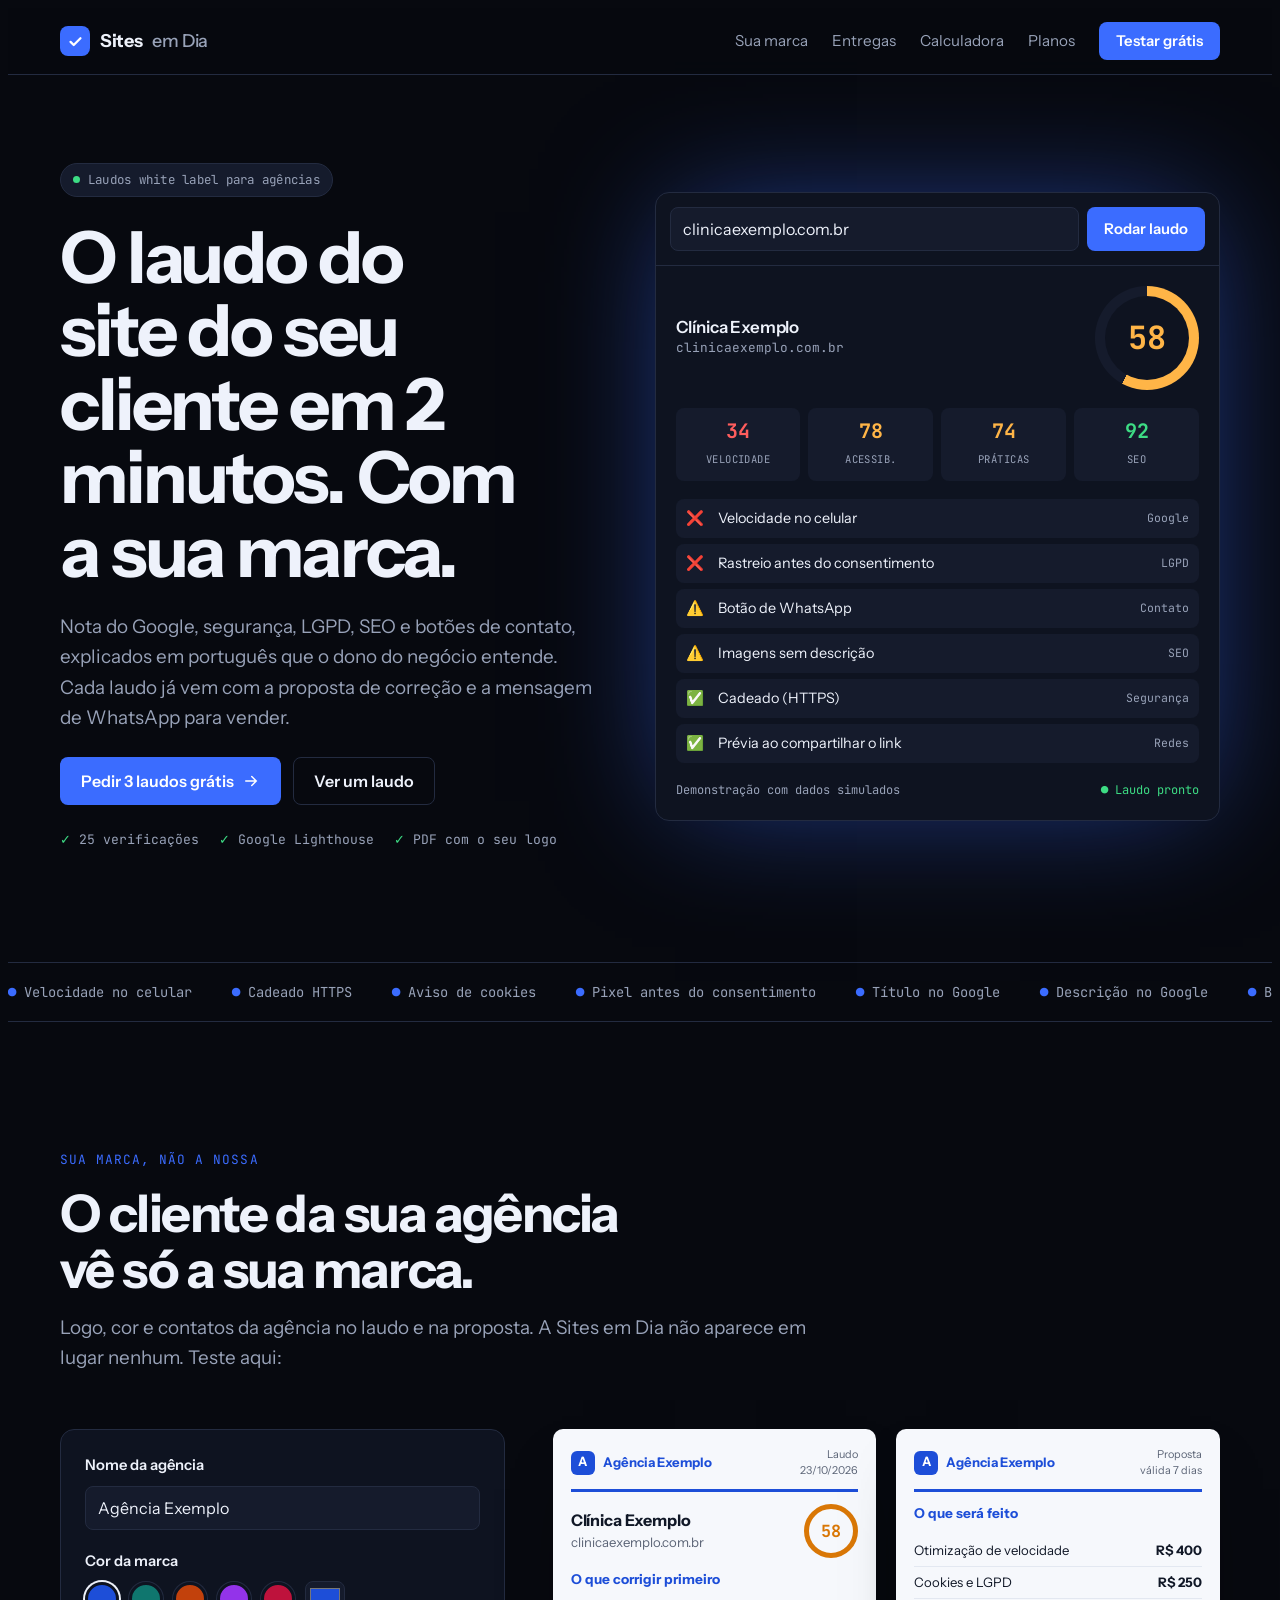
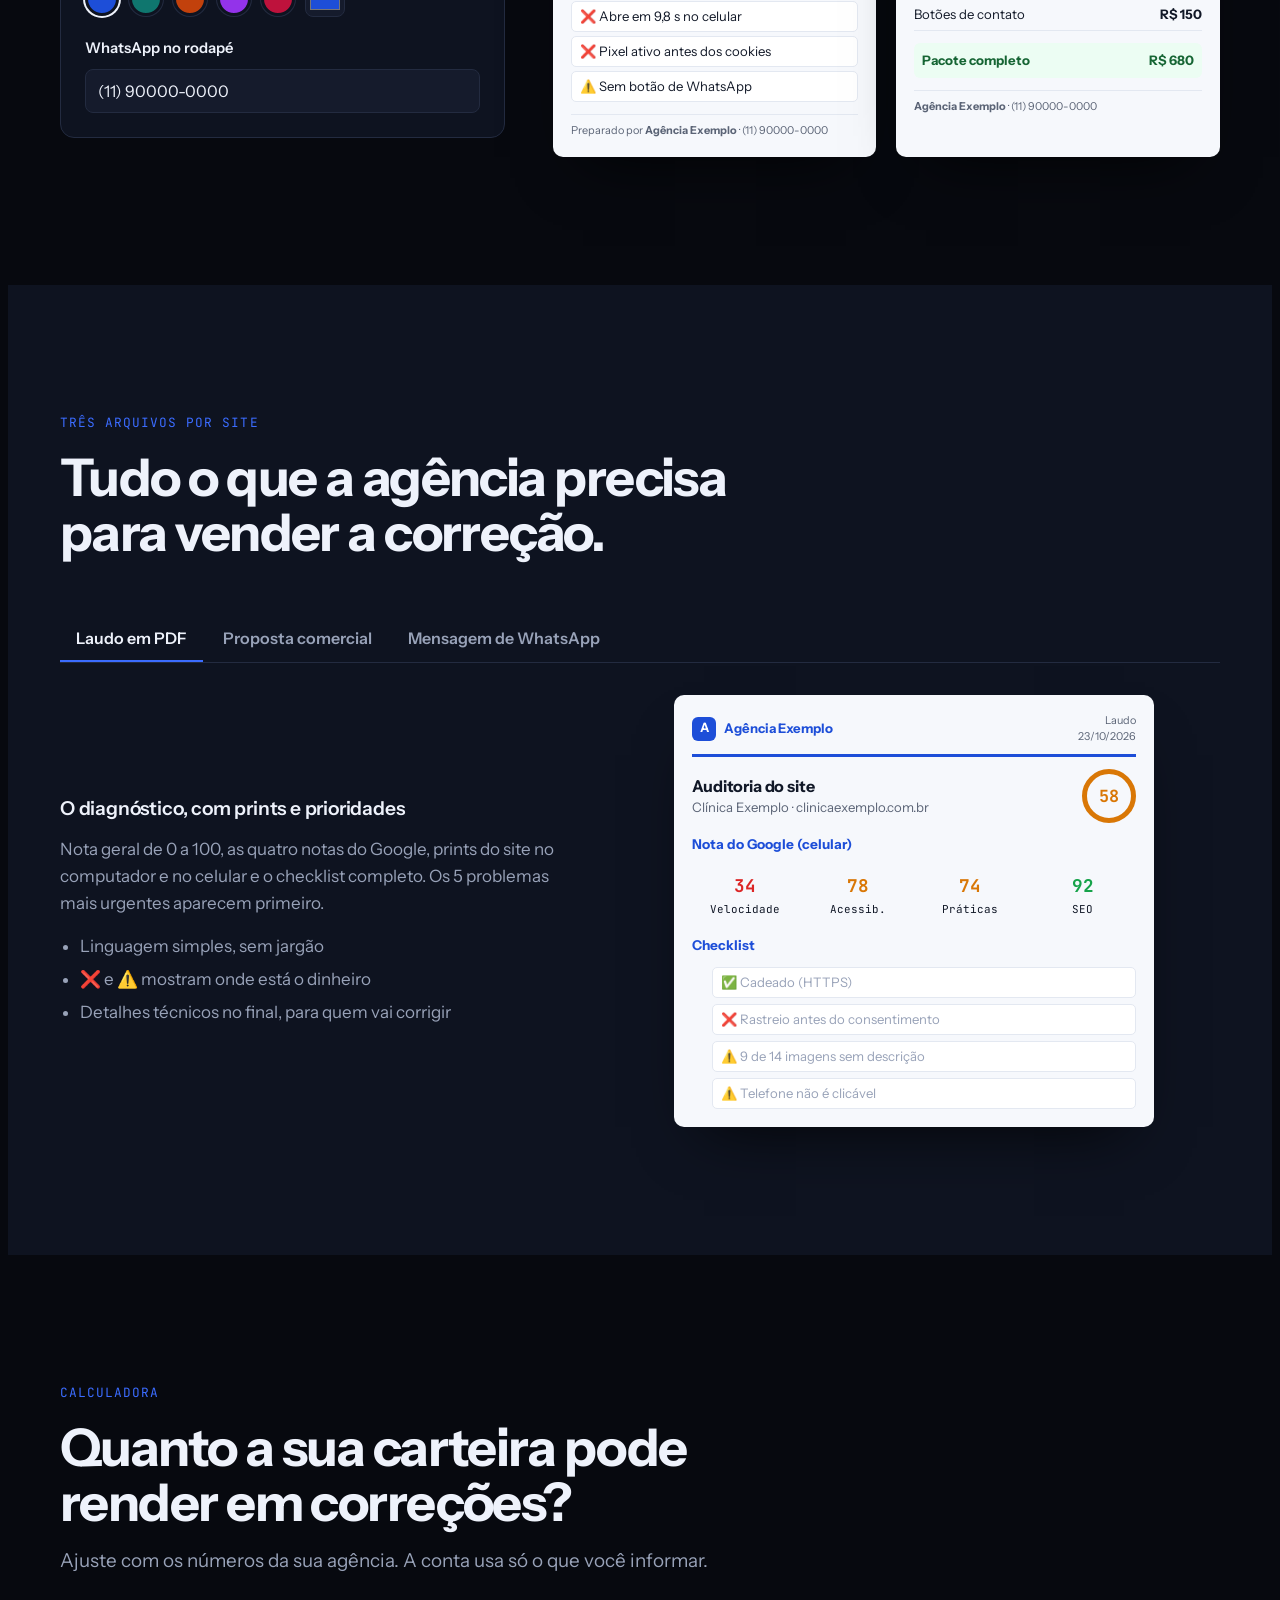
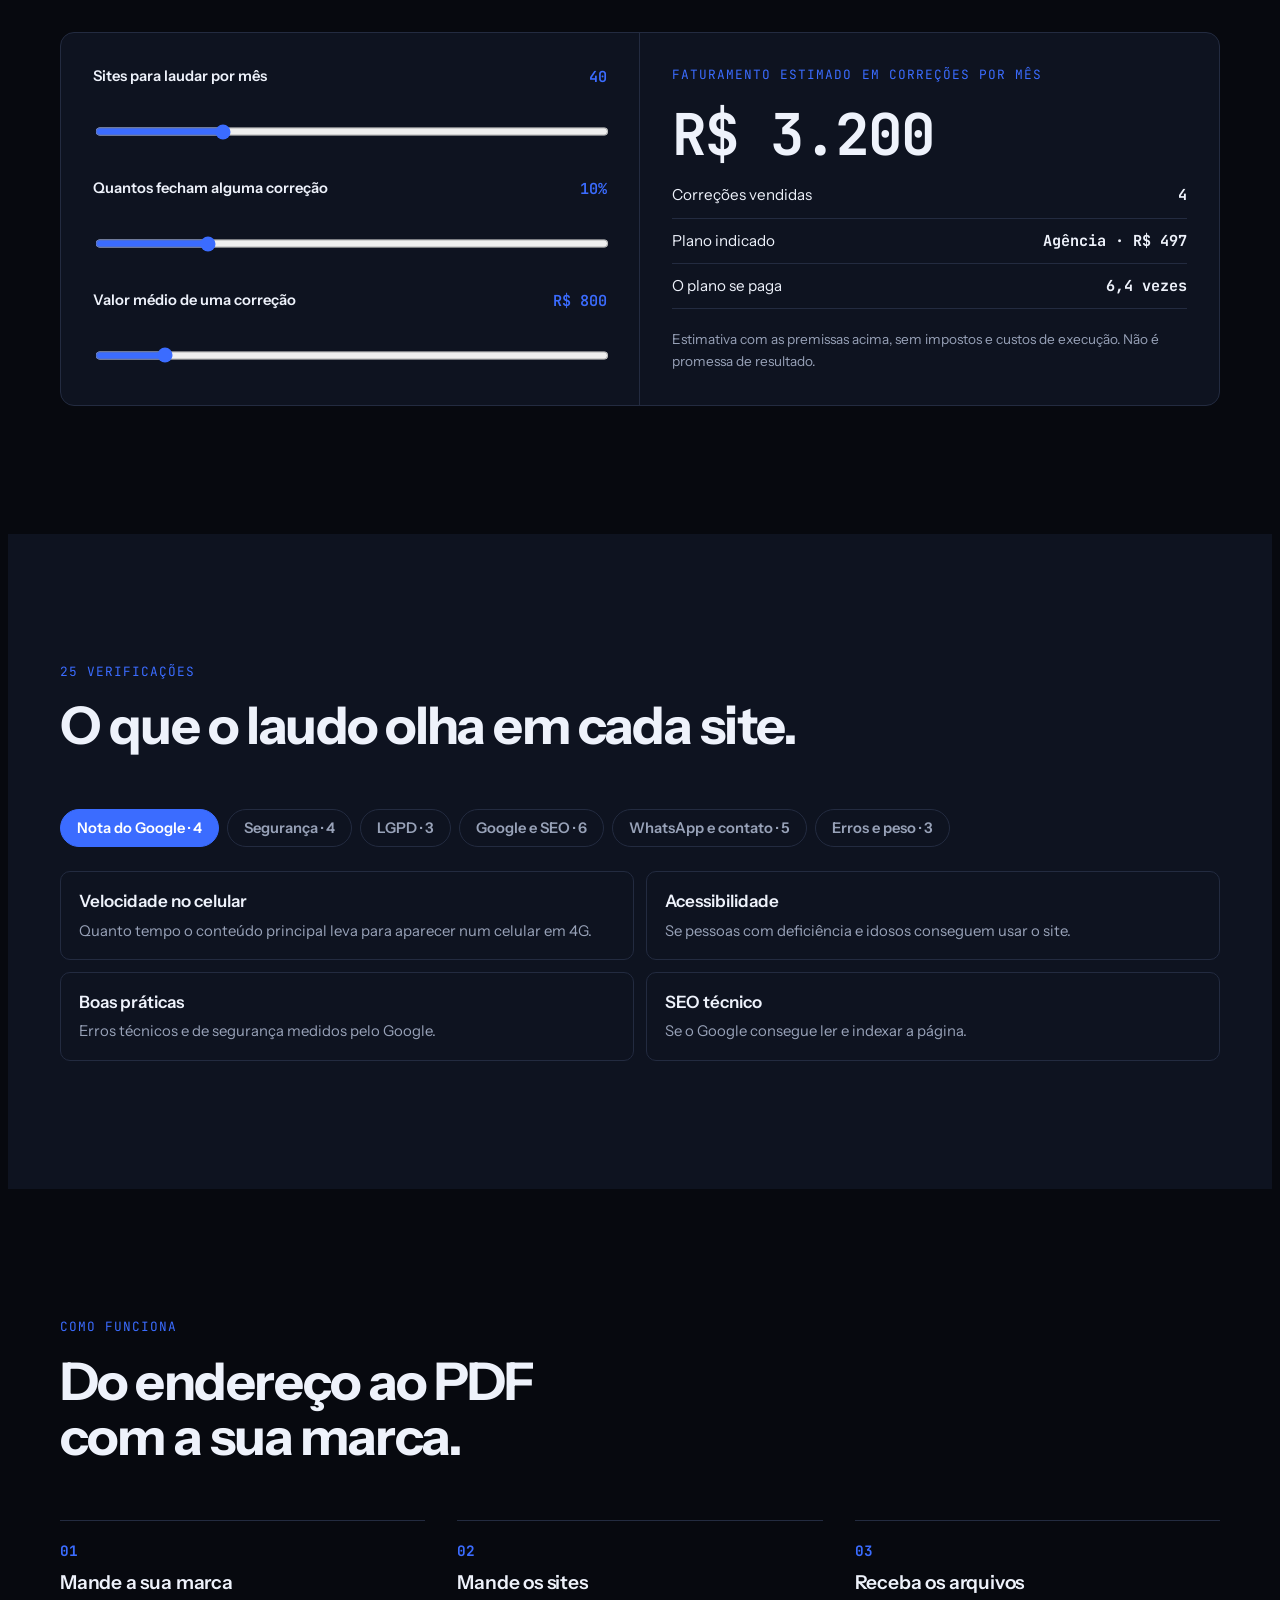
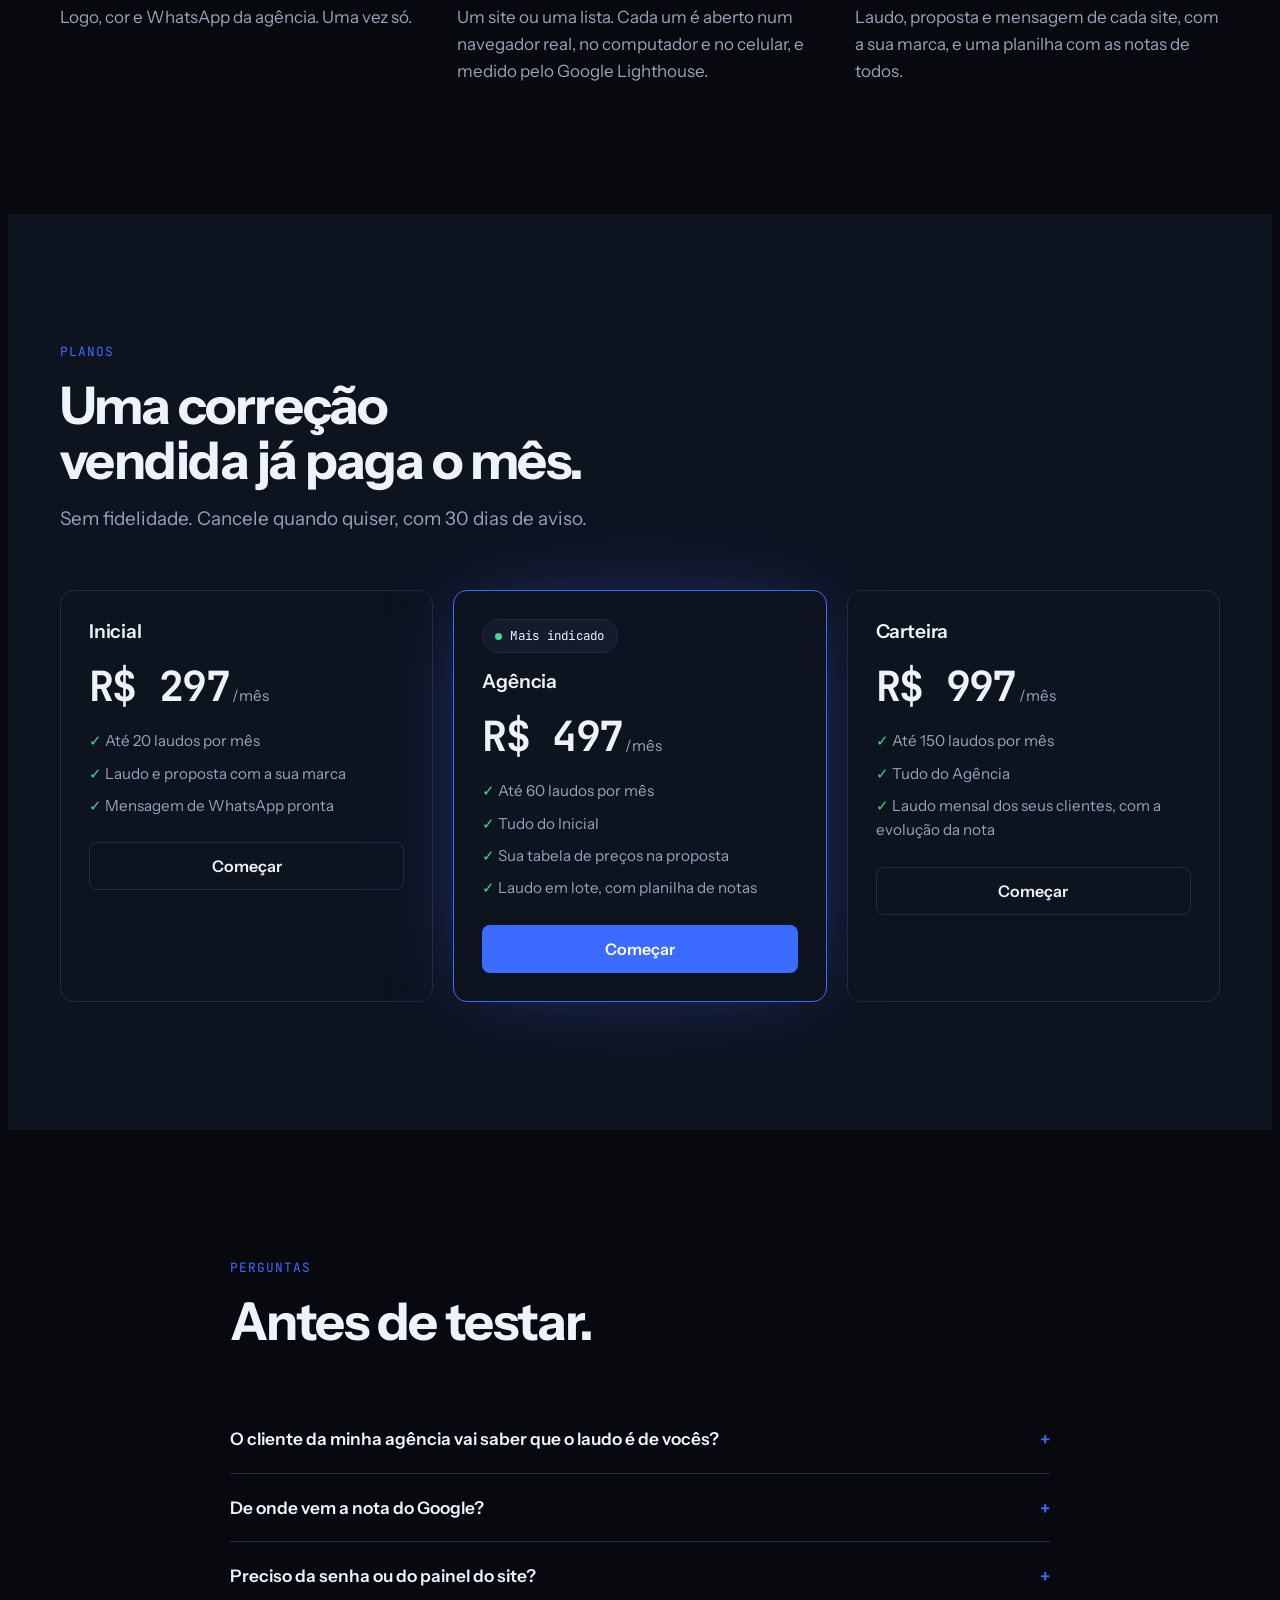
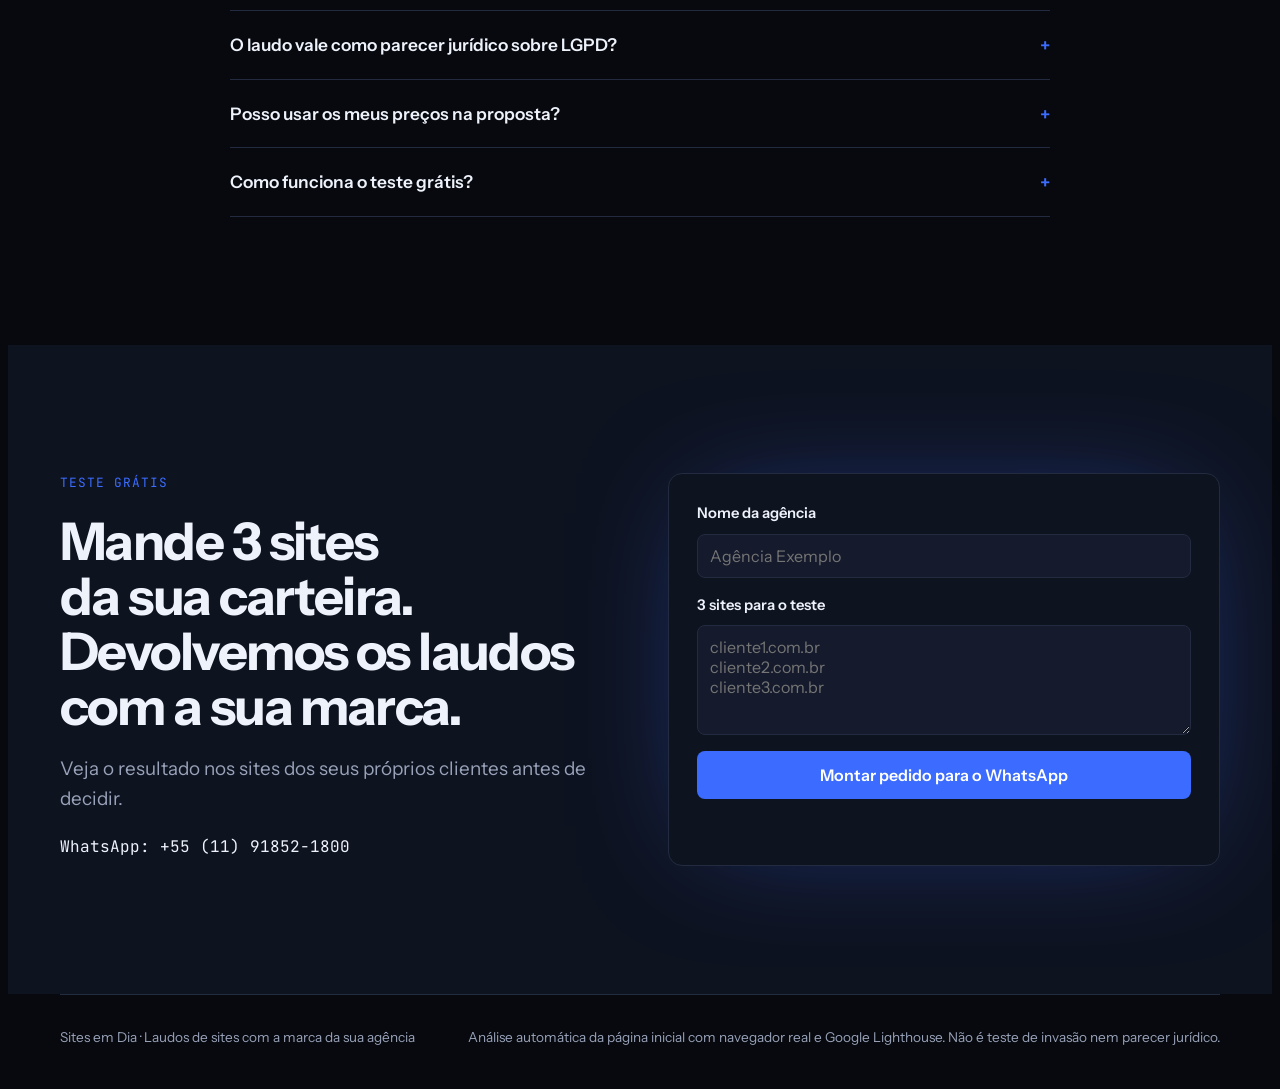
==== index.html @ 4a138043 "Página de vendas da Sites em Dia Co-Authored-By: Claude Opus 5.5 <noreply@anthropic.com>" ====
<!doctype html>
<html lang="pt-BR">
<head><meta charset="utf-8"><meta name="viewport" content="width=device-width, initial-scale=1, viewport-fit=cover"></head>
<body>
<title>Sites em Dia para Agências</title>
<meta name="claude:viewport-fit-sides" content="cover">
<meta name="description" content="Laudos de sites com a marca da sua agência: nota do Google, segurança, LGPD, SEO e WhatsApp. Com proposta e mensagem prontas para vender a correção.">
<link rel="preconnect" href="https://fonts.googleapis.com">
<link rel="preconnect" href="https://fonts.gstatic.com" crossorigin>
<link rel="stylesheet" href="https://fonts.googleapis.com/css2?family=Instrument+Sans:wght@400;500;600;700&family=JetBrains+Mono:wght@400;500;700&display=swap">
<style>
/* Layout: escuro e técnico, o produto em ação é a imagem principal (ver DESIGN.md). Página de aparência única, escura, por escolha. */
:root {
  --fundo: #07090f;
  --painel: #0e1320;
  --painel-2: #151b2c;
  --borda: #232b40;
  --texto: #eef2fb;
  --texto-suave: #98a2b8;
  --primaria: #3b6cff;
  --primaria-forte: #2a55e0;
  --bom: #3ddc84;
  --medio: #ffb547;
  --ruim: #ff5d5d;
  --papel: #f6f8fc;
  --papel-texto: #111827;
  --papel-suave: #5b6476;
  --papel-borda: #e3e8f1;
  --marca: #1d4ed8;
  --fonte: "Instrument Sans", -apple-system, "Segoe UI", Roboto, sans-serif;
  --mono: "JetBrains Mono", ui-monospace, Menlo, Consolas, monospace;
  color-scheme: dark;
}
* { box-sizing: border-box; }
[hidden] { display: none !important; }
html { scroll-behavior: smooth; }
body { background: var(--fundo); color: var(--texto); font-family: var(--fonte); font-size: 17px; line-height: 1.6; }
.gutter { padding-left: max(16px, env(safe-area-inset-left, 0px)); padding-right: max(16px, env(safe-area-inset-right, 0px)); }
.miolo { max-width: 1160px; margin: 0 auto; }
section .miolo { padding-block: 128px; }
h1, h2, h3 { margin: 0; text-wrap: balance; letter-spacing: -0.03em; }
h1 { font-size: clamp(2.6rem, 6vw, 4.5rem); line-height: 1.02; font-weight: 700; }
h2 { font-size: clamp(2rem, 4.2vw, 3.25rem); line-height: 1.06; font-weight: 700; }
h3 { font-size: 1.2rem; line-height: 1.25; font-weight: 600; letter-spacing: -0.01em; }
p { margin: 0; }
.suave { color: var(--texto-suave); }
.lead { font-size: 1.18rem; color: var(--texto-suave); max-width: 58ch; }
.pilula { display: inline-flex; align-items: center; gap: 8px; font-family: var(--mono); font-size: 0.78rem; letter-spacing: 0.02em;
  background: var(--painel-2); border: 1px solid var(--borda); border-radius: 999px; padding: 6px 12px; color: var(--texto-suave); }
.pilula i { width: 7px; height: 7px; border-radius: 50%; background: var(--bom); display: inline-block; }
.rotulo { font-family: var(--mono); font-size: 0.8rem; letter-spacing: 0.08em; text-transform: uppercase; color: var(--primaria); }
a { color: var(--primaria); }
:focus-visible { outline: 3px solid var(--primaria); outline-offset: 3px; border-radius: 6px; }

.botao { display: inline-flex; align-items: center; justify-content: center; gap: 8px; font: 600 1rem var(--fonte); text-decoration: none; cursor: pointer;
  border-radius: 8px; padding: 13px 20px; border: 1px solid transparent; background: var(--primaria); color: #fff; transition: background 0.15s; }
.botao:hover { background: var(--primaria-forte); }
.botao.contorno { background: transparent; border-color: var(--borda); color: var(--texto); }
.botao.contorno:hover { border-color: var(--texto-suave); }
.botao.discreto { background: none; color: var(--texto); padding-inline: 4px; }
.botao svg { width: 18px; height: 18px; }

/* navegação */
nav.topo { position: sticky; top: env(safe-area-inset-top, 0px); z-index: 20; background: rgba(7, 9, 15, 0.82); backdrop-filter: blur(10px); border-bottom: 1px solid var(--borda); }
body::before { content: ""; position: fixed; inset: 0 0 auto; height: env(safe-area-inset-top, 0px); z-index: 30; background: var(--fundo); }
nav .miolo { display: flex; align-items: center; justify-content: space-between; gap: 16px; padding-block: 14px; }
.logo { display: flex; align-items: center; gap: 10px; font-weight: 700; font-size: 1.12rem; color: var(--texto); text-decoration: none; letter-spacing: -0.02em; }
.logo .selo { width: 30px; height: 30px; border-radius: 8px; background: var(--primaria); display: grid; place-items: center; }
.logo .selo svg { width: 17px; height: 17px; }
.logo span { color: var(--texto-suave); font-weight: 500; }
nav .links { display: flex; align-items: center; gap: 24px; font-size: 0.95rem; }
nav .links a:not(.botao) { color: var(--texto-suave); text-decoration: none; }
nav .links a:not(.botao):hover { color: var(--texto); }
nav .botao { padding: 9px 16px; font-size: 0.93rem; }

/* hero */
.hero .miolo { padding-block: 88px 112px; display: grid; grid-template-columns: 1fr 1.05fr; gap: 56px; align-items: center; }
.hero-texto { display: grid; gap: 24px; min-width: 0; justify-items: start; }
.hero-acoes { display: flex; flex-wrap: wrap; gap: 12px; }
.fatos { display: flex; flex-wrap: wrap; gap: 8px 20px; font-family: var(--mono); font-size: 0.82rem; color: var(--texto-suave); }
.fatos span::before { content: "✓ "; color: var(--bom); }

.demo { position: relative; min-width: 0; background: var(--painel); border: 1px solid var(--borda); border-radius: 14px; box-shadow: 0 0 120px -20px rgba(59, 108, 255, 0.55); overflow: hidden; }
.demo-barra { display: flex; gap: 8px; padding: 14px; border-bottom: 1px solid var(--borda); }
.demo-barra input { flex: 1; min-width: 0; font: 500 0.95rem var(--mono); color: var(--texto); background: var(--painel-2); border: 1px solid var(--borda); border-radius: 8px; padding: 10px 12px; }
.demo-barra input:focus { outline: none; border-color: var(--primaria); }
.demo-barra .botao { padding: 10px 16px; font-size: 0.93rem; white-space: nowrap; }
.demo-corpo { padding: 20px; display: grid; gap: 18px; }
.demo-cab { display: flex; align-items: center; justify-content: space-between; gap: 16px; }
.demo-cab h3 { font-size: 1.05rem; } .demo-cab p { font-family: var(--mono); font-size: 0.8rem; color: var(--texto-suave); }
.dial { --v: 0; --c: var(--ruim); width: 104px; height: 104px; flex: none; border-radius: 50%; display: grid; place-items: center;
  background: conic-gradient(var(--c) calc(var(--v) * 1%), var(--painel-2) 0); }
.dial::before { content: ""; grid-area: 1 / 1; width: 84px; height: 84px; border-radius: 50%; background: var(--painel); }
.dial b { grid-area: 1 / 1; font: 700 2rem var(--mono); color: var(--c); font-variant-numeric: tabular-nums; }
.google { display: grid; grid-template-columns: repeat(4, 1fr); gap: 8px; }
.google div { background: var(--painel-2); border-radius: 8px; padding: 10px 6px; text-align: center; }
.google b { display: block; font: 700 1.25rem var(--mono); font-variant-numeric: tabular-nums; }
.google small { font-family: var(--mono); font-size: 0.66rem; letter-spacing: 0.04em; text-transform: uppercase; color: var(--texto-suave); }
.checklist { list-style: none; margin: 0; padding: 0; display: grid; gap: 6px; min-height: 196px; }
.checklist li { display: grid; grid-template-columns: 22px 1fr auto; gap: 10px; align-items: center; font-size: 0.9rem; padding: 8px 10px;
  border-radius: 8px; background: var(--painel-2); }
.checklist li small { font-family: var(--mono); font-size: 0.72rem; color: var(--texto-suave); }
.checklist li.verificando { color: var(--texto-suave); }
.checklist li.verificando .st { animation: girar 0.8s linear infinite; display: inline-block; }
.demo-rodape { display: flex; justify-content: space-between; align-items: center; gap: 12px; flex-wrap: wrap; font-family: var(--mono); font-size: 0.75rem; color: var(--texto-suave); }
.demo-rodape .pronto { color: var(--bom); }
@keyframes girar { to { transform: rotate(360deg); } }

/* faixa de verificações */
.esteira { border-block: 1px solid var(--borda); overflow: hidden; }
.esteira .trilho { display: flex; gap: 40px; padding-block: 18px; width: max-content; font-family: var(--mono); font-size: 0.86rem; color: var(--texto-suave); }
.esteira .trilho span::before { content: "● "; color: var(--primaria); }
@media (prefers-reduced-motion: no-preference) { .esteira .trilho { animation: rolar 45s linear infinite; } }
@keyframes rolar { to { transform: translateX(-50%); } }

/* cabeçalho de seção */
.cabeca { display: grid; gap: 16px; margin-bottom: 56px; max-width: 760px; }

/* marca */
.marca-grade { display: grid; grid-template-columns: 0.8fr 1.2fr; gap: 48px; align-items: start; }
.controles { display: grid; gap: 20px; min-width: 0; padding: 24px; background: var(--painel); border: 1px solid var(--borda); border-radius: 14px; }
label { display: grid; gap: 8px; font-size: 0.92rem; font-weight: 600; }
input[type=text], input:not([type]), textarea { font: 400 1rem var(--fonte); color: var(--texto); background: var(--painel-2); border: 1px solid var(--borda); border-radius: 8px; padding: 11px 12px; width: 100%; }
input:focus, textarea:focus { outline: none; border-color: var(--primaria); }
.cores { display: flex; flex-wrap: wrap; gap: 10px; align-items: center; }
.cores button { width: 34px; height: 34px; border-radius: 50%; border: 3px solid var(--painel); box-shadow: 0 0 0 1px var(--borda); cursor: pointer; }
.cores button[aria-pressed=true] { box-shadow: 0 0 0 2px var(--texto); }
.cores input[type=color] { width: 40px; height: 36px; border: 1px solid var(--borda); border-radius: 8px; background: var(--painel-2); padding: 2px; cursor: pointer; }
.docs { display: grid; grid-template-columns: 1fr 1fr; gap: 20px; min-width: 0; }
.doc { background: var(--papel); color: var(--papel-texto); border-radius: 10px; padding: 18px; display: grid; gap: 12px; align-content: start; min-width: 0;
  box-shadow: 0 30px 60px -30px rgba(0, 0, 0, 0.8); font-size: 0.82rem; line-height: 1.45; }
.doc-topo { display: flex; justify-content: space-between; align-items: center; gap: 8px; padding-bottom: 10px; border-bottom: 3px solid var(--marca); }
.doc-logo { display: flex; align-items: center; gap: 8px; font-weight: 700; color: var(--marca); min-width: 0; }
.doc-logo i { flex: none; width: 24px; height: 24px; border-radius: 6px; background: var(--marca); color: #fff; font-style: normal; display: grid; place-items: center; font-size: 0.8rem; }
.doc-logo span { overflow: hidden; text-overflow: ellipsis; white-space: nowrap; }
.doc-topo small { color: var(--papel-suave); font-size: 0.68rem; text-align: right; flex: none; }
.doc h4 { margin: 0; font-size: 1rem; letter-spacing: -0.01em; }
.doc .mini { display: flex; justify-content: space-between; align-items: center; gap: 8px; }
.doc .mini-dial { width: 54px; height: 54px; border-radius: 50%; border: 5px solid #d97706; display: grid; place-items: center; font: 700 1.05rem var(--mono); color: #d97706; flex: none; }
.doc .t { color: var(--marca); font-weight: 700; font-size: 0.85rem; }
.doc ul { margin: 0; padding: 0; list-style: none; display: grid; gap: 4px; }
.doc li { padding: 5px 8px; border-radius: 5px; background: #fff; border: 1px solid var(--papel-borda); }
.doc .linha { display: flex; justify-content: space-between; gap: 8px; padding: 6px 0; border-bottom: 1px solid var(--papel-borda); }
.doc .total { display: flex; justify-content: space-between; font-weight: 700; background: #ecfdf3; color: #166534; padding: 8px; border-radius: 6px; }
.doc .rodape { color: var(--papel-suave); font-size: 0.68rem; border-top: 1px solid var(--papel-borda); padding-top: 8px; }

/* abas */
.abas { display: flex; gap: 4px; border-bottom: 1px solid var(--borda); margin-bottom: 32px; overflow-x: auto; }
.abas button { font: 600 1rem var(--fonte); color: var(--texto-suave); background: none; border: 0; border-bottom: 2px solid transparent; padding: 12px 16px; cursor: pointer; white-space: nowrap; }
.abas button[aria-selected=true] { color: var(--texto); border-bottom-color: var(--primaria); }
.painel-aba { display: grid; grid-template-columns: 0.9fr 1.1fr; gap: 48px; align-items: center; }
.painel-aba > div { min-width: 0; display: grid; gap: 16px; }
.painel-aba ul { margin: 0; padding-left: 20px; color: var(--texto-suave); display: grid; gap: 6px; }
.chat { background: #0b141a; border-radius: 14px; padding: 18px; display: grid; gap: 10px; border: 1px solid var(--borda); }
.chat-topo { display: flex; align-items: center; gap: 10px; padding-bottom: 10px; border-bottom: 1px solid #1f2c33; font-size: 0.9rem; }
.chat-topo i { width: 32px; height: 32px; border-radius: 50%; background: #2a3942; display: grid; place-items: center; font-style: normal; font-weight: 700; }
.bolha { max-width: 88%; padding: 9px 12px; border-radius: 10px; font-size: 0.9rem; line-height: 1.45; white-space: pre-line; }
.bolha.eu { justify-self: end; background: #005c4b; color: #e9edef; border-top-right-radius: 2px; }
.bolha.ele { justify-self: start; background: #202c33; color: #e9edef; border-top-left-radius: 2px; }
.bolha small { display: block; text-align: right; font-size: 0.68rem; color: #8696a0; margin-top: 4px; }

/* calculadora */
.calc { display: grid; grid-template-columns: 1fr 1fr; gap: 0; background: var(--painel); border: 1px solid var(--borda); border-radius: 14px; overflow: hidden; }
.calc-entradas { padding: 32px; display: grid; gap: 28px; border-right: 1px solid var(--borda); min-width: 0; }
.campo-faixa { display: grid; gap: 10px; }
.campo-faixa .topo-faixa { display: flex; justify-content: space-between; gap: 12px; font-weight: 600; font-size: 0.95rem; }
.campo-faixa output { font-family: var(--mono); color: var(--primaria); font-variant-numeric: tabular-nums; }
input[type=range] { width: 100%; accent-color: var(--primaria); }
.calc-saida { padding: 32px; display: grid; gap: 20px; align-content: start; min-width: 0; }
.numero-grande { font: 700 clamp(2.4rem, 5vw, 3.6rem) var(--mono); letter-spacing: -0.04em; font-variant-numeric: tabular-nums; line-height: 1; }
.calc-linhas { display: grid; gap: 10px; font-size: 0.95rem; }
.calc-linhas div { display: flex; justify-content: space-between; gap: 12px; padding-bottom: 10px; border-bottom: 1px solid var(--borda); }
.calc-linhas b { font-family: var(--mono); font-variant-numeric: tabular-nums; }
.aviso-calc { font-size: 0.85rem; color: var(--texto-suave); }

/* verificações */
.categorias { display: flex; flex-wrap: wrap; gap: 8px; margin-bottom: 24px; }
.categorias button { font: 600 0.92rem var(--fonte); color: var(--texto-suave); background: var(--painel); border: 1px solid var(--borda); border-radius: 999px; padding: 9px 16px; cursor: pointer; }
.categorias button[aria-pressed=true] { color: #fff; background: var(--primaria); border-color: var(--primaria); }
.lista-checks { display: grid; grid-template-columns: repeat(2, 1fr); gap: 12px; }
.lista-checks div { background: var(--painel); border: 1px solid var(--borda); border-radius: 10px; padding: 16px 18px; display: grid; gap: 4px; min-width: 0; }
.lista-checks b { font-weight: 600; } .lista-checks span { color: var(--texto-suave); font-size: 0.93rem; }

/* passos */
.passos { display: grid; grid-template-columns: repeat(3, 1fr); gap: 32px; counter-reset: p; }
.passos div { display: grid; gap: 10px; align-content: start; min-width: 0; padding-top: 20px; border-top: 1px solid var(--borda); }
.passos div::before { counter-increment: p; content: "0" counter(p); font: 700 0.9rem var(--mono); color: var(--primaria); }

/* planos */
.planos { display: grid; grid-template-columns: repeat(3, 1fr); gap: 20px; }
.plano { background: var(--painel); border: 1px solid var(--borda); border-radius: 14px; padding: 28px; display: grid; gap: 16px; align-content: start; min-width: 0; }
.plano.destaque { border-color: var(--primaria); box-shadow: 0 0 80px -30px rgba(59, 108, 255, 0.6); }
.plano .preco { font: 700 2.6rem var(--mono); letter-spacing: -0.04em; font-variant-numeric: tabular-nums; }
.plano .preco small { font: 400 0.95rem var(--fonte); color: var(--texto-suave); letter-spacing: 0; }
.plano ul { margin: 0; padding: 0; list-style: none; display: grid; gap: 8px; color: var(--texto-suave); font-size: 0.95rem; }
.plano li::before { content: "✓  "; color: var(--bom); }
.plano .botao { margin-top: 8px; }

/* perguntas */
.faq { max-width: 820px; }
details { border-bottom: 1px solid var(--borda); padding-block: 20px; }
summary { cursor: pointer; font-weight: 600; font-size: 1.08rem; list-style: none; display: flex; justify-content: space-between; gap: 16px; }
summary::-webkit-details-marker { display: none; }
summary::after { content: "+"; font-family: var(--mono); color: var(--primaria); }
details[open] summary::after { content: "–"; }
details p { margin-top: 12px; color: var(--texto-suave); max-width: 65ch; }

/* chamada final */
.final { display: grid; grid-template-columns: 1fr 1fr; gap: 56px; align-items: start; }
.final > div { display: grid; gap: 20px; min-width: 0; }
.final form { display: grid; gap: 16px; padding: 28px; background: var(--painel); border: 1px solid var(--borda); border-radius: 14px; box-shadow: 0 0 120px -40px rgba(59, 108, 255, 0.5); }
textarea { min-height: 110px; resize: vertical; }
.status { min-height: 1.5em; font-size: 0.92rem; color: var(--bom); }
.contato { font-family: var(--mono); font-size: 1rem; }
footer .miolo { padding-block: 32px; border-top: 1px solid var(--borda); display: flex; flex-wrap: wrap; justify-content: space-between; gap: 12px; color: var(--texto-suave); font-size: 0.85rem; }

@media (max-width: 960px) {
  .hero .miolo, .marca-grade, .painel-aba, .final, .calc { grid-template-columns: 1fr; }
  .calc-entradas { border-right: 0; border-bottom: 1px solid var(--borda); }
  .planos, .passos { grid-template-columns: 1fr; }
  section .miolo { padding-block: 72px; }
  .hero .miolo { padding-block: 48px 72px; }
  nav .links a:not(.botao) { display: none; }
}
@media (max-width: 620px) {
  .docs, .lista-checks { grid-template-columns: 1fr; }
  .google { grid-template-columns: repeat(2, 1fr); }
  .calc-entradas, .calc-saida { padding: 22px; }
  .demo-barra { flex-wrap: wrap; } .demo-barra .botao { flex: 1; }
}
@media (prefers-reduced-motion: reduce) { html { scroll-behavior: auto; } .checklist li.verificando .st { animation: none; } }
</style>

<nav class="topo gutter" aria-label="Principal">
  <div class="miolo">
    <a class="logo" href="#topo">
      <span class="selo"><svg viewBox="0 0 24 24" fill="none" stroke="#fff" stroke-width="3.2" stroke-linecap="round" stroke-linejoin="round" aria-hidden="true"><path d="M5 12.5l4.5 4.5L19 7.5"/></svg></span>
      Sites <span>em Dia</span>
    </a>
    <div class="links">
      <a href="#marca">Sua marca</a>
      <a href="#entregas">Entregas</a>
      <a href="#calculadora">Calculadora</a>
      <a href="#planos">Planos</a>
      <a class="botao" href="#teste">Testar grátis</a>
    </div>
  </div>
</nav>

<header class="hero gutter" id="topo">
  <div class="miolo">
    <div class="hero-texto">
      <span class="pilula"><i></i>Laudos white label para agências</span>
      <h1>O laudo do site do seu cliente em 2 minutos. Com a sua marca.</h1>
      <p class="lead">Nota do Google, segurança, LGPD, SEO e botões de contato, explicados em português que o dono do negócio entende. Cada laudo já vem com a proposta de correção e a mensagem de WhatsApp para vender.</p>
      <div class="hero-acoes">
        <a class="botao" href="#teste">Pedir 3 laudos grátis
          <svg viewBox="0 0 24 24" fill="none" stroke="currentColor" stroke-width="2" stroke-linecap="round" aria-hidden="true"><path d="M5 12h14M13 6l6 6-6 6"/></svg></a>
        <a class="botao contorno" href="#entregas">Ver um laudo</a>
      </div>
      <div class="fatos"><span>25 verificações</span><span>Google Lighthouse</span><span>PDF com o seu logo</span></div>
    </div>

    <div class="demo" aria-label="Demonstração do laudo">
      <form class="demo-barra" id="demo-form">
        <input id="demo-url" aria-label="Endereço do site para a demonstração" value="clinicaexemplo.com.br" autocomplete="off" spellcheck="false">
        <button class="botao" type="submit">Rodar laudo</button>
      </form>
      <div class="demo-corpo">
        <div class="demo-cab">
          <div><h3 id="demo-nome">Clínica Exemplo</h3><p id="demo-host">clinicaexemplo.com.br</p></div>
          <div class="dial" id="demo-dial" style="--v:58;--c:var(--medio)"><b id="demo-nota">58</b></div>
        </div>
        <div class="google" aria-label="Notas do Google no celular">
          <div><b id="g-vel" style="color:var(--ruim)">34</b><small>Velocidade</small></div>
          <div><b id="g-ace" style="color:var(--medio)">78</b><small>Acessib.</small></div>
          <div><b id="g-bp" style="color:var(--medio)">74</b><small>Práticas</small></div>
          <div><b id="g-seo" style="color:var(--bom)">92</b><small>SEO</small></div>
        </div>
        <ul class="checklist" id="demo-lista" aria-live="polite"></ul>
        <div class="demo-rodape"><span>Demonstração com dados simulados</span><span class="pronto" id="demo-status">● Laudo pronto</span></div>
      </div>
    </div>
  </div>
</header>

<div class="esteira" aria-hidden="true">
  <div class="trilho" id="trilho"></div>
</div>

<section class="gutter" id="marca">
  <div class="miolo">
    <div class="cabeca">
      <p class="rotulo">Sua marca, não a nossa</p>
      <h2>O cliente da sua agência vê só a sua marca.</h2>
      <p class="lead">Logo, cor e contatos da agência no laudo e na proposta. A Sites em Dia não aparece em lugar nenhum. Teste aqui:</p>
    </div>
    <div class="marca-grade">
      <div class="controles">
        <label for="m-nome">Nome da agência<input id="m-nome" value="Agência Exemplo" maxlength="32" autocomplete="off"></label>
        <div style="display:grid;gap:8px">
          <span style="font-size:0.92rem;font-weight:600">Cor da marca</span>
          <div class="cores" id="cores">
            <button type="button" style="background:#1d4ed8" data-cor="#1d4ed8" aria-label="Azul" aria-pressed="true"></button>
            <button type="button" style="background:#0f766e" data-cor="#0f766e" aria-label="Verde" aria-pressed="false"></button>
            <button type="button" style="background:#c2410c" data-cor="#c2410c" aria-label="Laranja" aria-pressed="false"></button>
            <button type="button" style="background:#9333ea" data-cor="#9333ea" aria-label="Roxo" aria-pressed="false"></button>
            <button type="button" style="background:#be123c" data-cor="#be123c" aria-label="Vermelho" aria-pressed="false"></button>
            <input type="color" id="m-cor" value="#1d4ed8" aria-label="Escolher outra cor">
          </div>
        </div>
        <label for="m-zap">WhatsApp no rodapé<input id="m-zap" value="(11) 90000-0000" maxlength="20" autocomplete="off"></label>
      </div>
      <div class="docs" id="docs">
        <article class="doc" aria-label="Prévia do laudo">
          <div class="doc-topo"><div class="doc-logo"><i class="m-ini">A</i><span class="m-nome">Agência Exemplo</span></div><small>Laudo<br>23/10/2026</small></div>
          <div class="mini"><div><h4>Clínica Exemplo</h4><span style="color:var(--papel-suave)">clinicaexemplo.com.br</span></div><div class="mini-dial">58</div></div>
          <span class="t">O que corrigir primeiro</span>
          <ul><li>❌ Abre em 9,8 s no celular</li><li>❌ Pixel ativo antes dos cookies</li><li>⚠️ Sem botão de WhatsApp</li></ul>
          <span class="rodape">Preparado por <b class="m-nome">Agência Exemplo</b> · <span class="m-zap">(11) 90000-0000</span></span>
        </article>
        <article class="doc" aria-label="Prévia da proposta">
          <div class="doc-topo"><div class="doc-logo"><i class="m-ini">A</i><span class="m-nome">Agência Exemplo</span></div><small>Proposta<br>válida 7 dias</small></div>
          <span class="t">O que será feito</span>
          <div><div class="linha"><span>Otimização de velocidade</span><b>R$ 400</b></div>
            <div class="linha"><span>Cookies e LGPD</span><b>R$ 250</b></div>
            <div class="linha"><span>Botões de contato</span><b>R$ 150</b></div></div>
          <div class="total"><span>Pacote completo</span><span>R$ 680</span></div>
          <span class="rodape"><b class="m-nome">Agência Exemplo</b> · <span class="m-zap">(11) 90000-0000</span></span>
        </article>
      </div>
    </div>
  </div>
</section>

<section class="gutter" id="entregas" style="background:var(--painel)">
  <div class="miolo">
    <div class="cabeca">
      <p class="rotulo">Três arquivos por site</p>
      <h2>Tudo o que a agência precisa para vender a correção.</h2>
    </div>
    <div class="abas" role="tablist" aria-label="Entregas">
      <button role="tab" id="aba-laudo" aria-controls="p-laudo" aria-selected="true">Laudo em PDF</button>
      <button role="tab" id="aba-proposta" aria-controls="p-proposta" aria-selected="false" tabindex="-1">Proposta comercial</button>
      <button role="tab" id="aba-zap" aria-controls="p-zap" aria-selected="false" tabindex="-1">Mensagem de WhatsApp</button>
    </div>

    <div class="painel-aba" role="tabpanel" id="p-laudo" aria-labelledby="aba-laudo">
      <div>
        <h3>O diagnóstico, com prints e prioridades</h3>
        <p class="suave">Nota geral de 0 a 100, as quatro notas do Google, prints do site no computador e no celular e o checklist completo. Os 5 problemas mais urgentes aparecem primeiro.</p>
        <ul><li>Linguagem simples, sem jargão</li><li>❌ e ⚠️ mostram onde está o dinheiro</li><li>Detalhes técnicos no final, para quem vai corrigir</li></ul>
      </div>
      <article class="doc" style="max-width:480px;justify-self:center;width:100%">
        <div class="doc-topo"><div class="doc-logo"><i class="m-ini">A</i><span class="m-nome">Agência Exemplo</span></div><small>Laudo<br>23/10/2026</small></div>
        <div class="mini"><div><h4>Auditoria do site</h4><span style="color:var(--papel-suave)">Clínica Exemplo · clinicaexemplo.com.br</span></div><div class="mini-dial">58</div></div>
        <span class="t">Nota do Google (celular)</span>
        <div style="display:grid;grid-template-columns:repeat(4,1fr);gap:6px;text-align:center;font-family:var(--mono)">
          <div class="linha" style="display:block;border:0"><b style="color:#dc2626;font-size:1.1rem">34</b><br><small>Velocidade</small></div>
          <div class="linha" style="display:block;border:0"><b style="color:#d97706;font-size:1.1rem">78</b><br><small>Acessib.</small></div>
          <div class="linha" style="display:block;border:0"><b style="color:#d97706;font-size:1.1rem">74</b><br><small>Práticas</small></div>
          <div class="linha" style="display:block;border:0"><b style="color:#16a34a;font-size:1.1rem">92</b><br><small>SEO</small></div>
        </div>
        <span class="t">Checklist</span>
        <ul><li>✅ Cadeado (HTTPS)</li><li>❌ Rastreio antes do consentimento</li><li>⚠️ 9 de 14 imagens sem descrição</li><li>⚠️ Telefone não é clicável</li></ul>
      </article>
    </div>

    <div class="painel-aba" role="tabpanel" id="p-proposta" aria-labelledby="aba-proposta" hidden>
      <div>
        <h3>A proposta se monta sozinha</h3>
        <p class="suave">Cada problema encontrado vira um serviço com o preço da sua agência. Preço avulso, pacote com desconto, prazo, forma de pagamento, garantia e o que não está incluído.</p>
        <ul><li>Só entra o que aquele site precisa</li><li>Você define a sua tabela de preços</li><li>Critério de entrega: novo laudo com os itens em ✅</li></ul>
      </div>
      <article class="doc" style="max-width:480px;justify-self:center;width:100%">
        <div class="doc-topo"><div class="doc-logo"><i class="m-ini">A</i><span class="m-nome">Agência Exemplo</span></div><small>Proposta nº 20261023<br>válida até 30/10</small></div>
        <h4>Proposta comercial</h4>
        <div><div class="linha"><span>Otimização de velocidade<br><small style="color:var(--papel-suave)">❌ Velocidade no celular · ⚠️ 96 arquivos</small></span><b>R$ 400</b></div>
          <div class="linha"><span>Cookies e privacidade (LGPD)<br><small style="color:var(--papel-suave)">❌ Rastreio antes do consentimento</small></span><b>R$ 250</b></div>
          <div class="linha"><span>Ajustes para o Google<br><small style="color:var(--papel-suave)">⚠️ Imagens sem descrição</small></span><b>R$ 200</b></div>
          <div class="linha"><span>Botões de contato<br><small style="color:var(--papel-suave)">⚠️ Telefone não clicável</small></span><b>R$ 150</b></div></div>
        <div class="total"><span>Pacote completo (15% off)</span><span>R$ 850</span></div>
        <span class="rodape">Pagamento 50% na aprovação e 50% na entrega · Garantia de 30 dias</span>
      </article>
    </div>

    <div class="painel-aba" role="tabpanel" id="p-zap" aria-labelledby="aba-zap" hidden>
      <div>
        <h3>O primeiro contato já vem escrito</h3>
        <p class="suave">Uma mensagem com a nota e os 3 problemas que mais pesam, o texto para enviar o laudo e um lembrete educado. Copie, revise e envie.</p>
        <ul><li>Personalizada com os dados de cada site</li><li>Tom de conversa, não de robô</li><li>Funciona para prospectar e para a carteira</li></ul>
      </div>
      <div class="chat" aria-label="Exemplo de conversa no WhatsApp">
        <div class="chat-topo"><i>C</i><div><b>Clínica Exemplo</b><br><small style="color:#8696a0">online</small></div></div>
        <div class="bolha eu">Oi! Aqui é a Ana, da Agência Exemplo. Fiz uma análise gratuita do site da Clínica Exemplo e ele tirou 58/100.
Os pontos que mais chamaram atenção:
1. No celular, o conteúdo principal demora 9,8 s para aparecer
2. O pixel de anúncio liga antes do aviso de cookies
3. Não tem botão de WhatsApp
Posso te mandar o laudo com os prints?<small>10:42 ✓✓</small></div>
        <div class="bolha ele">Pode sim! Não sabia que estava tão lento 😬<small>10:51</small></div>
        <div class="bolha eu">Segue o laudo em PDF. Os pontos em vermelho são os mais urgentes 👇<small>10:52 ✓✓</small></div>
      </div>
    </div>
  </div>
</section>

<section class="gutter" id="calculadora">
  <div class="miolo">
    <div class="cabeca">
      <p class="rotulo">Calculadora</p>
      <h2>Quanto a sua carteira pode render em correções?</h2>
      <p class="lead">Ajuste com os números da sua agência. A conta usa só o que você informar.</p>
    </div>
    <div class="calc">
      <div class="calc-entradas">
        <div class="campo-faixa"><div class="topo-faixa"><label for="c-sites" style="display:inline">Sites para laudar por mês</label><output id="o-sites" for="c-sites">40</output></div>
          <input type="range" id="c-sites" min="5" max="150" step="5" value="40"></div>
        <div class="campo-faixa"><div class="topo-faixa"><label for="c-conv" style="display:inline">Quantos fecham alguma correção</label><output id="o-conv" for="c-conv">10%</output></div>
          <input type="range" id="c-conv" min="2" max="40" step="1" value="10"></div>
        <div class="campo-faixa"><div class="topo-faixa"><label for="c-ticket" style="display:inline">Valor médio de uma correção</label><output id="o-ticket" for="c-ticket">R$ 800</output></div>
          <input type="range" id="c-ticket" min="200" max="5000" step="100" value="800"></div>
      </div>
      <div class="calc-saida" aria-live="polite">
        <span class="rotulo">Faturamento estimado em correções por mês</span>
        <div class="numero-grande" id="r-total">R$ 3.200</div>
        <div class="calc-linhas">
          <div><span>Correções vendidas</span><b id="r-vendas">4</b></div>
          <div><span>Plano indicado</span><b id="r-plano">Agência · R$ 497</b></div>
          <div><span>O plano se paga</span><b id="r-vezes">6,4 vezes</b></div>
        </div>
        <p class="aviso-calc">Estimativa com as premissas acima, sem impostos e custos de execução. Não é promessa de resultado.</p>
      </div>
    </div>
  </div>
</section>

<section class="gutter" id="verificacoes" style="background:var(--painel)">
  <div class="miolo">
    <div class="cabeca">
      <p class="rotulo">25 verificações</p>
      <h2>O que o laudo olha em cada site.</h2>
    </div>
    <div class="categorias" id="categorias"></div>
    <div class="lista-checks" id="lista-checks" aria-live="polite"></div>
  </div>
</section>

<section class="gutter">
  <div class="miolo">
    <div class="cabeca"><p class="rotulo">Como funciona</p><h2>Do endereço ao PDF com a sua marca.</h2></div>
    <div class="passos">
      <div><h3>Mande a sua marca</h3><p class="suave">Logo, cor e WhatsApp da agência. Uma vez só.</p></div>
      <div><h3>Mande os sites</h3><p class="suave">Um site ou uma lista. Cada um é aberto num navegador real, no computador e no celular, e medido pelo Google Lighthouse.</p></div>
      <div><h3>Receba os arquivos</h3><p class="suave">Laudo, proposta e mensagem de cada site, com a sua marca, e uma planilha com as notas de todos.</p></div>
    </div>
  </div>
</section>

<section class="gutter" id="planos" style="background:var(--painel)">
  <div class="miolo">
    <div class="cabeca"><p class="rotulo">Planos</p><h2>Uma correção vendida já paga o mês.</h2><p class="lead">Sem fidelidade. Cancele quando quiser, com 30 dias de aviso.</p></div>
    <div class="planos">
      <div class="plano"><h3>Inicial</h3><div class="preco">R$ 297<small> /mês</small></div>
        <ul><li>Até 20 laudos por mês</li><li>Laudo e proposta com a sua marca</li><li>Mensagem de WhatsApp pronta</li></ul>
        <a class="botao contorno" href="#teste">Começar</a></div>
      <div class="plano destaque"><span class="pilula" style="justify-self:start;color:var(--texto)"><i></i>Mais indicado</span><h3>Agência</h3><div class="preco">R$ 497<small> /mês</small></div>
        <ul><li>Até 60 laudos por mês</li><li>Tudo do Inicial</li><li>Sua tabela de preços na proposta</li><li>Laudo em lote, com planilha de notas</li></ul>
        <a class="botao" href="#teste">Começar</a></div>
      <div class="plano"><h3>Carteira</h3><div class="preco">R$ 997<small> /mês</small></div>
        <ul><li>Até 150 laudos por mês</li><li>Tudo do Agência</li><li>Laudo mensal dos seus clientes, com a evolução da nota</li></ul>
        <a class="botao contorno" href="#teste">Começar</a></div>
    </div>
  </div>
</section>

<section class="gutter">
  <div class="miolo faq">
    <div class="cabeca"><p class="rotulo">Perguntas</p><h2>Antes de testar.</h2></div>
    <details><summary>O cliente da minha agência vai saber que o laudo é de vocês?</summary><p>Não. O PDF sai com o seu logo, a sua cor e os seus contatos. A Sites em Dia não aparece em lugar nenhum.</p></details>
    <details><summary>De onde vem a nota do Google?</summary><p>Do Lighthouse, o mesmo motor do Google PageSpeed Insights, simulando um celular em 4G. As faixas são as do Google: 90 ou mais é bom, de 50 a 89 precisa melhorar e abaixo de 50 é ruim.</p></details>
    <details><summary>Preciso da senha ou do painel do site?</summary><p>Não. O laudo analisa a página inicial como um visitante comum vê. Não instala nada e não precisa de acesso.</p></details>
    <details><summary>O laudo vale como parecer jurídico sobre LGPD?</summary><p>Não. Ele aponta indícios técnicos, como rastreadores ligados antes do aceite de cookies. A avaliação jurídica continua sendo de um advogado.</p></details>
    <details><summary>Posso usar os meus preços na proposta?</summary><p>Sim. A proposta usa a tabela de serviços e preços da sua agência, e você ajusta cada item.</p></details>
    <details><summary>Como funciona o teste grátis?</summary><p>Você manda o nome da agência e 3 sites. Devolvemos os laudos, as propostas e as mensagens com a sua marca. Sem cartão e sem compromisso.</p></details>
  </div>
</section>

<section class="gutter" id="teste" style="background:var(--painel)">
  <div class="miolo final">
    <div>
      <p class="rotulo">Teste grátis</p>
      <h2>Mande 3 sites da sua carteira. Devolvemos os laudos com a sua marca.</h2>
      <p class="lead">Veja o resultado nos sites dos seus próprios clientes antes de decidir.</p>
      <p class="contato">WhatsApp: <span id="numero">+55 (11) 91852-1800</span></p>
    </div>
    <form id="pedido">
      <label for="p-agencia">Nome da agência<input id="p-agencia" required placeholder="Agência Exemplo" autocomplete="organization"></label>
      <label for="p-sites">3 sites para o teste<textarea id="p-sites" required placeholder="cliente1.com.br&#10;cliente2.com.br&#10;cliente3.com.br"></textarea></label>
      <button class="botao" type="submit">Montar pedido para o WhatsApp</button>
      <p class="status" id="p-status" role="status"></p>
      <a class="botao contorno" id="p-abrir" href="https://wa.me/5511918521800" target="_blank" rel="noopener" hidden>Abrir o WhatsApp</a>
    </form>
  </div>
</section>

<footer class="gutter">
  <div class="miolo"><span>Sites em Dia · Laudos de sites com a marca da sua agência</span><span>Análise automática da página inicial com navegador real e Google Lighthouse. Não é teste de invasão nem parecer jurídico.</span></div>
</footer>

<script>
const WHATSAPP = "5511918521800";
const reduzir = matchMedia("(prefers-reduced-motion: reduce)").matches;
const faixa = n => n >= 90 ? "var(--bom)" : n >= 50 ? "var(--medio)" : "var(--ruim)";
const brl = n => "R$ " + Math.round(n).toLocaleString("pt-BR");

/* ---------- demonstração do hero ---------- */
const VERIFICACOES = [
  ["Velocidade no celular", "Google"], ["Cadeado (HTTPS)", "Segurança"], ["Aviso de cookies", "LGPD"],
  ["Rastreio antes do consentimento", "LGPD"], ["Título e descrição no Google", "SEO"], ["Botão de WhatsApp", "Contato"],
  ["Prévia ao compartilhar o link", "Redes"], ["Links quebrados", "Erros"]
];
function semente(texto) { let h = 2166136261; for (const c of texto) h = Math.imul(h ^ c.charCodeAt(0), 16777619); return () => ((h = Math.imul(h ^ (h >>> 15), 2246822507) >>> 0) % 1000) / 1000; }
function nomeDoSite(host) {
  const base = host.replace(/^www\./, "").split(".")[0].replace(/[-_]+/g, " ");
  return base.replace(/\b\w/g, l => l.toUpperCase()) || "Seu cliente";
}
// O site de exemplo usa os mesmos números das prévias de laudo e proposta mais abaixo.
const EXEMPLO = { g: { vel: 34, ace: 78, bp: 74, seo: 92 }, nota: 58, itens: [
  { nome: "Velocidade no celular", cat: "Google", st: "erro" }, { nome: "Rastreio antes do consentimento", cat: "LGPD", st: "erro" },
  { nome: "Botão de WhatsApp", cat: "Contato", st: "aviso" }, { nome: "Imagens sem descrição", cat: "SEO", st: "aviso" },
  { nome: "Cadeado (HTTPS)", cat: "Segurança", st: "ok" }, { nome: "Prévia ao compartilhar o link", cat: "Redes", st: "ok" }] };
function resultado(host) {
  if (host === "clinicaexemplo.com.br") return EXEMPLO;
  const r = semente(host);
  const g = { vel: 18 + Math.round(r() * 70), ace: 60 + Math.round(r() * 38), bp: 55 + Math.round(r() * 42), seo: 70 + Math.round(r() * 30) };
  const itens = VERIFICACOES.map(([nome, cat], i) => {
    const x = r(); const st = i === 0 ? (g.vel >= 90 ? "ok" : g.vel >= 50 ? "aviso" : "erro") : x < 0.25 ? "erro" : x < 0.55 ? "aviso" : "ok";
    return { nome, cat, st };
  });
  const peso = { ok: 1, aviso: 0.5, erro: 0 };
  const nota = Math.round(100 * (itens.reduce((s, i) => s + peso[i.st], 0) / itens.length) * 0.7 + g.vel * 0.3);
  return { g, itens, nota };
}
const icone = { ok: "✅", aviso: "⚠️", erro: "❌" };
const lista = document.getElementById("demo-lista");
function pintarNotas(res, nota) {
  const dial = document.getElementById("demo-dial");
  dial.style.setProperty("--v", nota); dial.style.setProperty("--c", faixa(nota));
  document.getElementById("demo-nota").textContent = nota;
  for (const [id, v] of [["g-vel", res.g.vel], ["g-ace", res.g.ace], ["g-bp", res.g.bp], ["g-seo", res.g.seo]]) {
    const el = document.getElementById(id); el.textContent = v; el.style.color = faixa(v);
  }
}
function mostrarFinal(res) {
  lista.innerHTML = "";
  res.itens.filter(i => i.st !== "ok").concat(res.itens.filter(i => i.st === "ok")).slice(0, 6).forEach(i => {
    const li = document.createElement("li");
    li.innerHTML = `<span>${icone[i.st]}</span><span></span><small>${i.cat}</small>`;
    li.children[1].textContent = i.nome;
    lista.append(li);
  });
  pintarNotas(res, res.nota);
  const st = document.getElementById("demo-status"); st.textContent = "● Laudo pronto"; st.className = "pronto";
}
let rodando = 0;
async function rodar(host) {
  const id = ++rodando;
  const res = resultado(host);
  document.getElementById("demo-host").textContent = host;
  document.getElementById("demo-nome").textContent = host === "clinicaexemplo.com.br" ? "Clínica Exemplo" : nomeDoSite(host);
  if (reduzir) return mostrarFinal(res);
  const st = document.getElementById("demo-status"); st.textContent = "● Analisando..."; st.className = "";
  pintarNotas({ g: { vel: 0, ace: 0, bp: 0, seo: 0 } }, 0);
  lista.innerHTML = "";
  const espera = ms => new Promise(r => setTimeout(r, ms));
  for (const i of res.itens.slice(0, 6)) {
    if (id !== rodando) return;
    const li = document.createElement("li"); li.className = "verificando";
    li.innerHTML = `<span class="st">◌</span><span></span><small>${i.cat}</small>`; li.children[1].textContent = i.nome;
    lista.append(li); await espera(260);
    li.className = ""; li.children[0].textContent = icone[i.st];
  }
  const inicio = performance.now();
  await new Promise(fim => {
    const passo = t => {
      if (id !== rodando) return fim();
      const k = Math.min(1, (t - inicio) / 900), e = 1 - Math.pow(1 - k, 3);
      pintarNotas({ g: { vel: Math.round(res.g.vel * e), ace: Math.round(res.g.ace * e), bp: Math.round(res.g.bp * e), seo: Math.round(res.g.seo * e) } }, Math.round(res.nota * e));
      k < 1 ? requestAnimationFrame(passo) : fim();
    };
    requestAnimationFrame(passo);
  });
  if (id === rodando) mostrarFinal(res);
}
document.getElementById("demo-form").addEventListener("submit", ev => {
  ev.preventDefault();
  let host = document.getElementById("demo-url").value.trim().replace(/^https?:\/\//, "").split("/")[0].toLowerCase();
  if (!host.includes(".")) host = (host || "seucliente") + ".com.br";
  document.getElementById("demo-url").value = host;
  rodar(host);
});
mostrarFinal(resultado("clinicaexemplo.com.br"));

/* ---------- esteira de verificações ---------- */
const NOMES = ["Velocidade no celular", "Cadeado HTTPS", "Aviso de cookies", "Pixel antes do consentimento", "Título no Google", "Descrição no Google",
  "Botão de WhatsApp", "Telefone clicável", "Prévia no WhatsApp", "Imagens sem descrição", "Links quebrados", "Acessibilidade", "HSTS", "Política de privacidade"];
document.getElementById("trilho").innerHTML = NOMES.concat(NOMES).map(n => `<span>${n}</span>`).join("");

/* ---------- sua marca ---------- */
const docsAlvo = document.body;
function aplicarMarca() {
  const nome = document.getElementById("m-nome").value.trim() || "Sua Agência";
  document.querySelectorAll(".m-nome").forEach(e => e.textContent = nome);
  document.querySelectorAll(".m-ini").forEach(e => e.textContent = nome[0].toUpperCase());
  document.querySelectorAll(".m-zap").forEach(e => e.textContent = document.getElementById("m-zap").value);
}
function aplicarCor(cor) {
  docsAlvo.style.setProperty("--marca", cor);
  document.getElementById("m-cor").value = cor;
  document.querySelectorAll("#cores button").forEach(b => b.setAttribute("aria-pressed", b.dataset.cor === cor));
}
document.getElementById("m-nome").addEventListener("input", aplicarMarca);
document.getElementById("m-zap").addEventListener("input", aplicarMarca);
document.querySelectorAll("#cores button").forEach(b => b.addEventListener("click", () => aplicarCor(b.dataset.cor)));
document.getElementById("m-cor").addEventListener("input", e => aplicarCor(e.target.value));

/* ---------- abas ---------- */
const abas = [...document.querySelectorAll('[role=tab]')];
function abrirAba(aba, focar) {
  abas.forEach(a => {
    const ativa = a === aba;
    a.setAttribute("aria-selected", ativa); a.tabIndex = ativa ? 0 : -1;
    document.getElementById(a.getAttribute("aria-controls")).hidden = !ativa;
  });
  if (focar) aba.focus();
}
abas.forEach((a, i) => {
  a.addEventListener("click", () => abrirAba(a));
  a.addEventListener("keydown", e => {
    if (e.key === "ArrowRight") abrirAba(abas[(i + 1) % abas.length], true);
    if (e.key === "ArrowLeft") abrirAba(abas[(i - 1 + abas.length) % abas.length], true);
  });
});

/* ---------- calculadora ---------- */
function calcular() {
  const sites = +document.getElementById("c-sites").value, conv = +document.getElementById("c-conv").value, ticket = +document.getElementById("c-ticket").value;
  document.getElementById("o-sites").textContent = sites;
  document.getElementById("o-conv").textContent = conv + "%";
  document.getElementById("o-ticket").textContent = brl(ticket);
  const vendas = sites * conv / 100, total = vendas * ticket;
  const plano = sites <= 20 ? ["Inicial", 297] : sites <= 60 ? ["Agência", 497] : ["Carteira", 997];
  document.getElementById("r-total").textContent = brl(total);
  document.getElementById("r-vendas").textContent = vendas.toLocaleString("pt-BR", { maximumFractionDigits: 1 });
  document.getElementById("r-plano").textContent = `${plano[0]} · ${brl(plano[1])}`;
  document.getElementById("r-vezes").textContent = (total / plano[1]).toLocaleString("pt-BR", { maximumFractionDigits: 1 }) + " vezes";
}
["c-sites", "c-conv", "c-ticket"].forEach(id => document.getElementById(id).addEventListener("input", calcular));
calcular();

/* ---------- verificações ---------- */
const CATEGORIAS = {
  "Nota do Google": [["Velocidade no celular", "Quanto tempo o conteúdo principal leva para aparecer num celular em 4G."], ["Acessibilidade", "Se pessoas com deficiência e idosos conseguem usar o site."], ["Boas práticas", "Erros técnicos e de segurança medidos pelo Google."], ["SEO técnico", "Se o Google consegue ler e indexar a página."]],
  "Segurança": [["Cadeado (HTTPS)", "Se o navegador mostra o site como seguro."], ["HTTPS obrigatório", "Se o navegador é obrigado a usar sempre a versão segura."], ["Proteção contra iframe", "Se outro site consegue exibir o seu dentro dele."], ["Tipo de arquivo", "Uma proteção simples que falta em muitos servidores."]],
  "LGPD": [["Aviso de cookies", "Se existe banner de consentimento quando há rastreadores."], ["Rastreio antes do consentimento", "Se o pixel de anúncio liga antes de o visitante aceitar."], ["Política de privacidade", "Se a página inicial leva até ela."]],
  "Google e SEO": [["Título da página", "O texto azul que aparece no Google, no tamanho certo."], ["Descrição", "O texto cinza embaixo do título no Google."], ["Título principal (H1)", "Um título principal por página."], ["Idioma", "Se a página declara o idioma."], ["Imagens com descrição", "Textos alternativos para o Google e leitores de tela."], ["Adaptado ao celular", "Se o layout foi feito para telas pequenas."]],
  "WhatsApp e contato": [["Prévia ao compartilhar", "Imagem e título quando o link é enviado no WhatsApp."], ["Ícone da aba", "O favicon do site."], ["Botão de WhatsApp", "Se o visitante chama a empresa com um clique."], ["Telefone clicável", "Se o telefone liga com um toque no celular."], ["Instagram", "Se a página leva às redes da empresa."]],
  "Erros e peso": [["Quantidade de arquivos", "Páginas com arquivos demais ficam lentas no 4G."], ["Links quebrados", "Arquivos que não carregam (erro 404 ou 500)."], ["Erros de programação", "Erros que aparecem no console do navegador."]]
};
const caixaCat = document.getElementById("categorias"), caixaLista = document.getElementById("lista-checks");
function mostrarCategoria(nome) {
  caixaCat.querySelectorAll("button").forEach(b => b.setAttribute("aria-pressed", b.dataset.cat === nome));
  caixaLista.innerHTML = "";
  for (const [t, d] of CATEGORIAS[nome]) {
    const div = document.createElement("div"); div.innerHTML = "<b></b><span></span>";
    div.children[0].textContent = t; div.children[1].textContent = d; caixaLista.append(div);
  }
}
for (const [nome, itens] of Object.entries(CATEGORIAS)) {
  const b = document.createElement("button"); b.type = "button"; b.dataset.cat = nome; b.textContent = `${nome} · ${itens.length}`;
  b.addEventListener("click", () => mostrarCategoria(nome)); caixaCat.append(b);
}
mostrarCategoria("Nota do Google");

/* ---------- pedido de teste ---------- */
document.getElementById("pedido").addEventListener("submit", async ev => {
  ev.preventDefault();
  const texto = `Olá! Quero testar os laudos da Sites em Dia.\nAgência: ${document.getElementById("p-agencia").value}\nSites:\n${document.getElementById("p-sites").value}`;
  const status = document.getElementById("p-status"), abrir = document.getElementById("p-abrir");
  abrir.href = `https://wa.me/${WHATSAPP}?text=${encodeURIComponent(texto)}`;
  abrir.hidden = false;
  try { await navigator.clipboard.writeText(texto); status.textContent = "Pedido copiado. Abra o WhatsApp e envie."; }
  catch { status.textContent = "Clique em Abrir o WhatsApp: a mensagem já vai escrita."; }
});
</script>
</body>
</html>
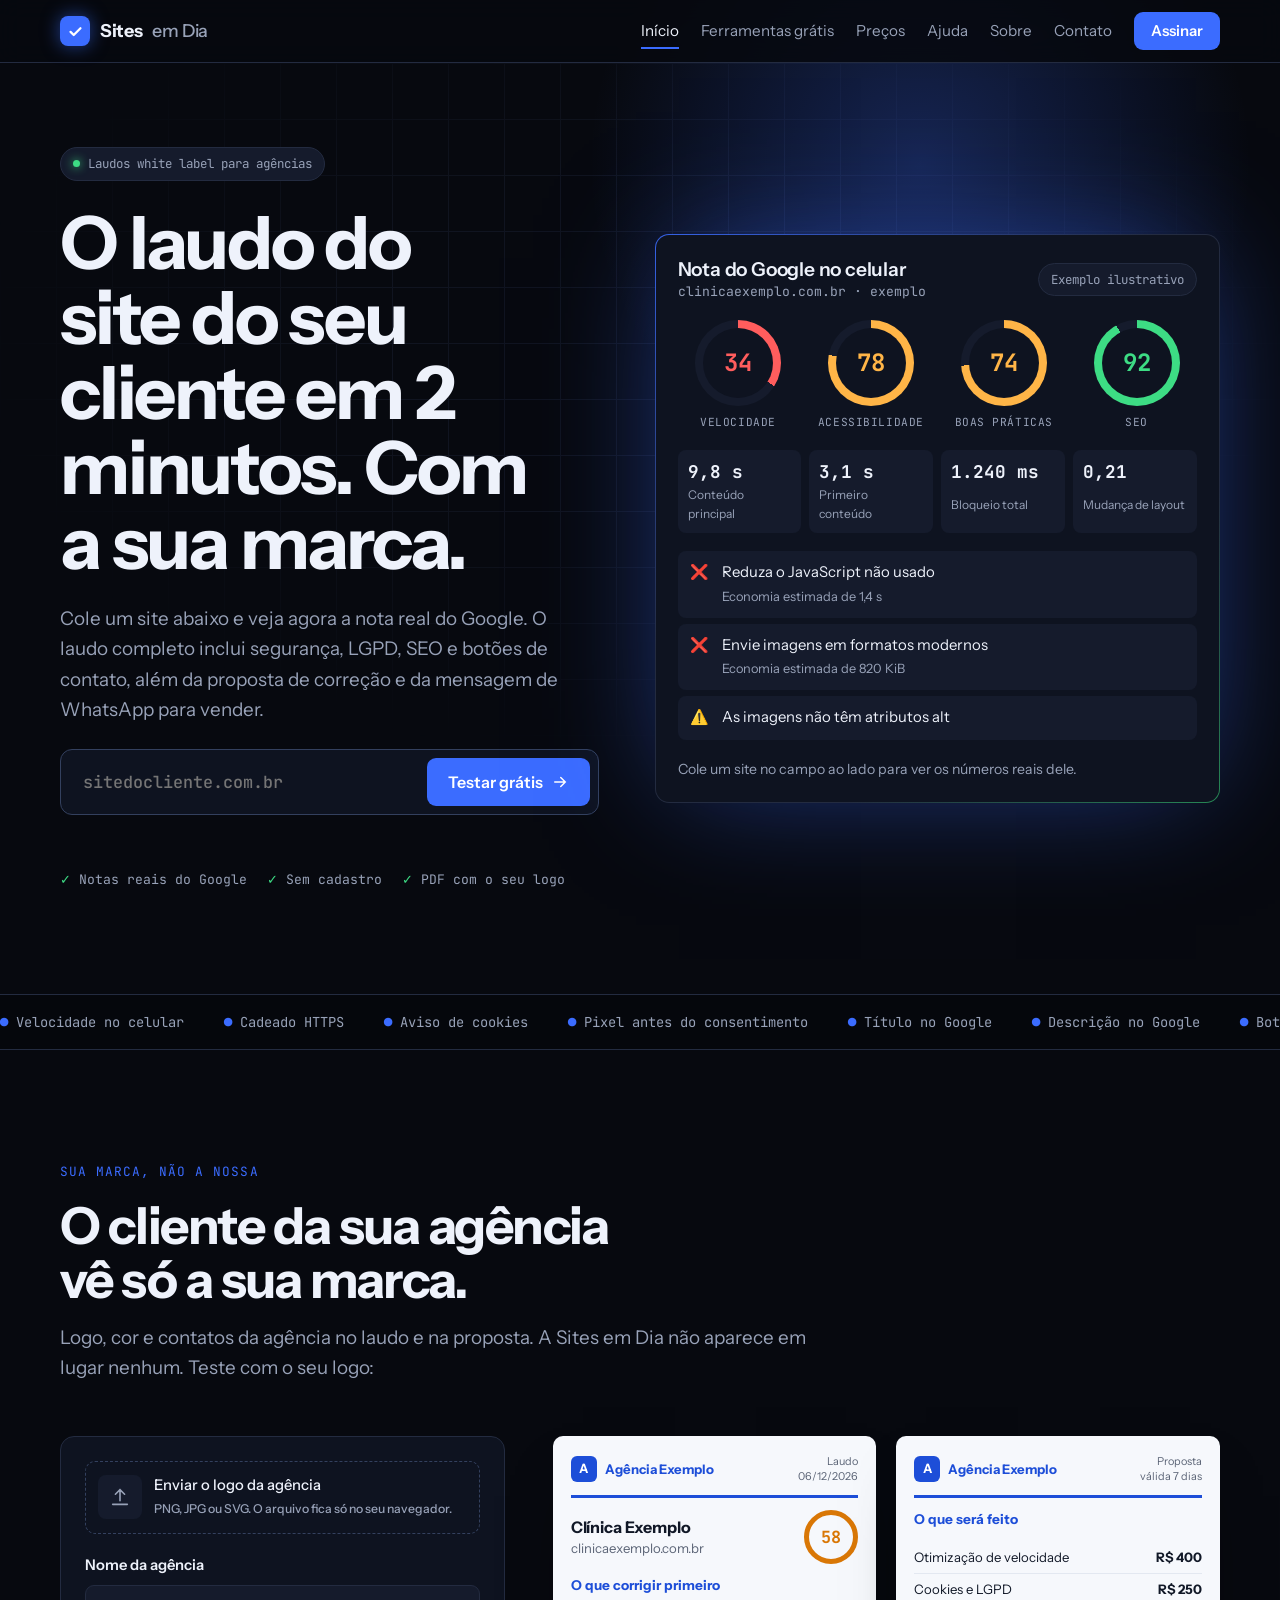
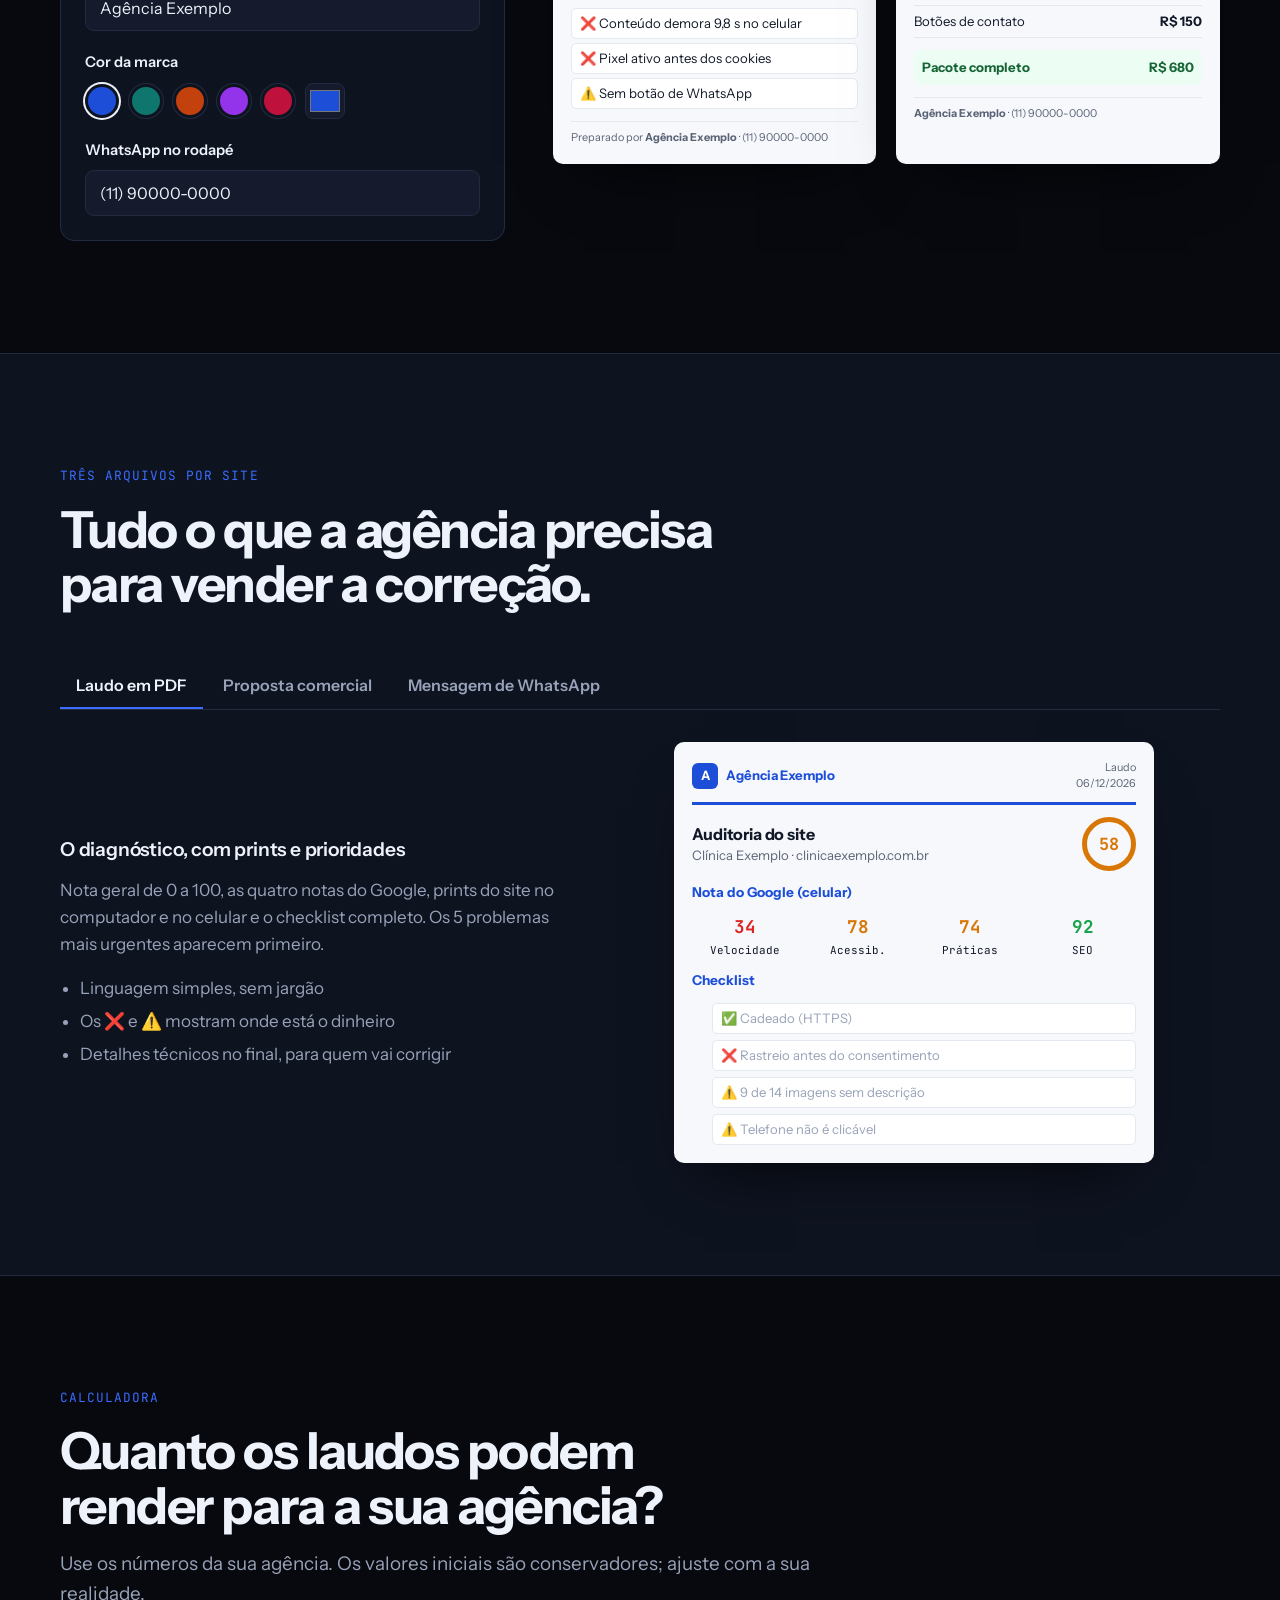
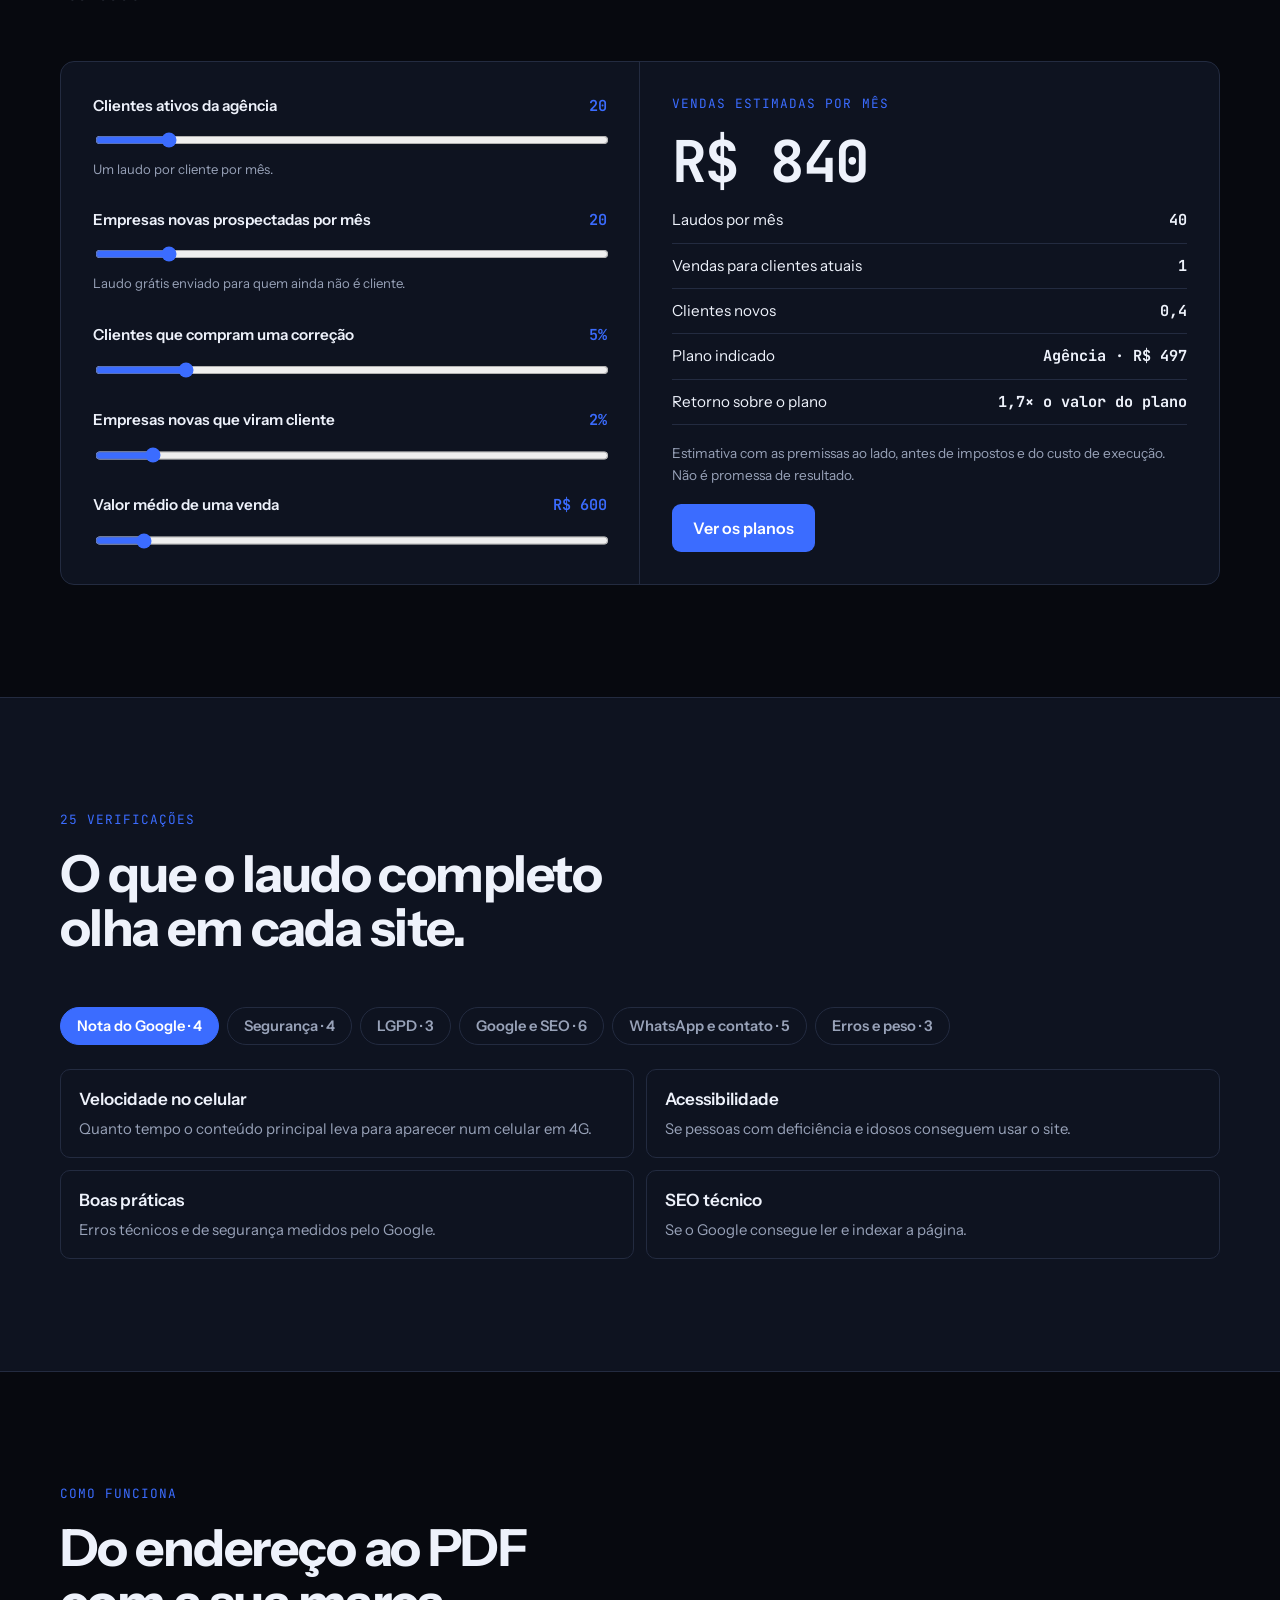
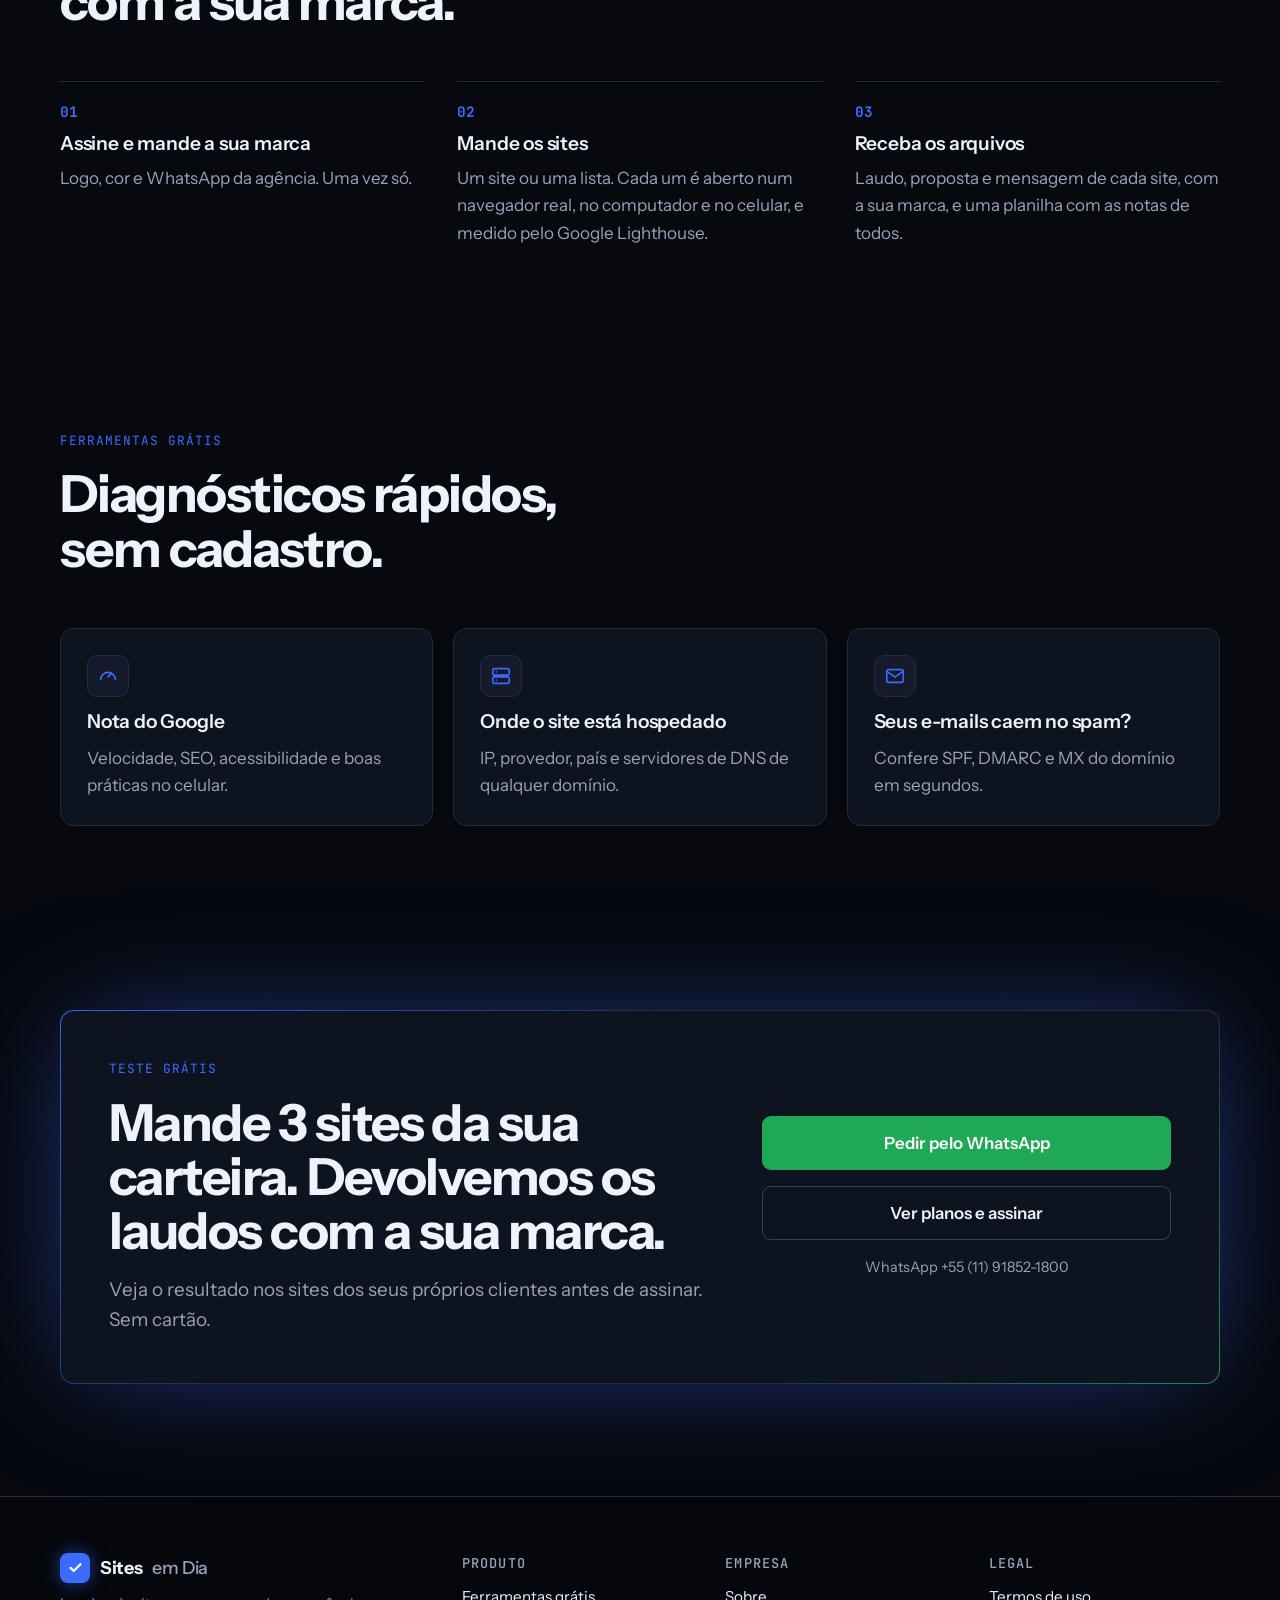
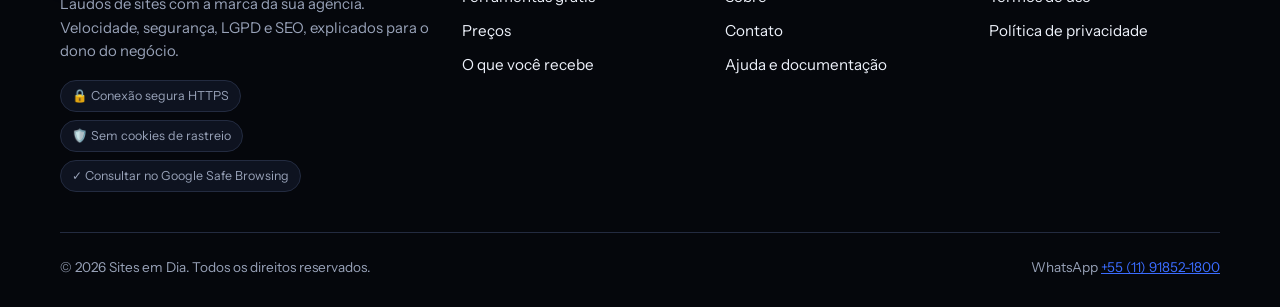
==== commit 7142f06f: "Fase 1: site com várias páginas, teste real do Google e ferramentas grátis Co-Authored-By: Claude Op" ====
--- a/index.html
+++ b/index.html
@@ -1,306 +1,79 @@
 <!doctype html>
 <html lang="pt-BR">
-<head><meta charset="utf-8"><meta name="viewport" content="width=device-width, initial-scale=1, viewport-fit=cover"></head>
-<body>
-<title>Sites em Dia para Agências</title>
-<meta name="claude:viewport-fit-sides" content="cover">
-<meta name="description" content="Laudos de sites com a marca da sua agência: nota do Google, segurança, LGPD, SEO e WhatsApp. Com proposta e mensagem prontas para vender a correção.">
+<head>
+<meta charset="utf-8">
+<meta name="viewport" content="width=device-width, initial-scale=1, viewport-fit=cover">
+<title>Sites em Dia · Laudos de sites com a marca da sua agência</title>
+<meta name="description" content="Teste grátis a nota do Google de qualquer site. Laudos completos de velocidade, segurança, LGPD e SEO com a marca da sua agência, com proposta e mensagem prontas.">
+<meta property="og:title" content="Sites em Dia · Laudos de sites com a marca da sua agência">
+<meta property="og:description" content="Teste grátis a nota do Google de qualquer site. Laudos completos de velocidade, segurança, LGPD e SEO com a marca da sua agência, com proposta e mensagem prontas.">
+<meta property="og:type" content="website">
+<meta name="theme-color" content="#07090f">
+<link rel="icon" href="assets/icone.svg" type="image/svg+xml">
 <link rel="preconnect" href="https://fonts.googleapis.com">
 <link rel="preconnect" href="https://fonts.gstatic.com" crossorigin>
 <link rel="stylesheet" href="https://fonts.googleapis.com/css2?family=Instrument+Sans:wght@400;500;600;700&family=JetBrains+Mono:wght@400;500;700&display=swap">
-<style>
-/* Layout: escuro e técnico, o produto em ação é a imagem principal (ver DESIGN.md). Página de aparência única, escura, por escolha. */
-:root {
-  --fundo: #07090f;
-  --painel: #0e1320;
-  --painel-2: #151b2c;
-  --borda: #232b40;
-  --texto: #eef2fb;
-  --texto-suave: #98a2b8;
-  --primaria: #3b6cff;
-  --primaria-forte: #2a55e0;
-  --bom: #3ddc84;
-  --medio: #ffb547;
-  --ruim: #ff5d5d;
-  --papel: #f6f8fc;
-  --papel-texto: #111827;
-  --papel-suave: #5b6476;
-  --papel-borda: #e3e8f1;
-  --marca: #1d4ed8;
-  --fonte: "Instrument Sans", -apple-system, "Segoe UI", Roboto, sans-serif;
-  --mono: "JetBrains Mono", ui-monospace, Menlo, Consolas, monospace;
-  color-scheme: dark;
-}
-* { box-sizing: border-box; }
-[hidden] { display: none !important; }
-html { scroll-behavior: smooth; }
-body { background: var(--fundo); color: var(--texto); font-family: var(--fonte); font-size: 17px; line-height: 1.6; }
-.gutter { padding-left: max(16px, env(safe-area-inset-left, 0px)); padding-right: max(16px, env(safe-area-inset-right, 0px)); }
-.miolo { max-width: 1160px; margin: 0 auto; }
-section .miolo { padding-block: 128px; }
-h1, h2, h3 { margin: 0; text-wrap: balance; letter-spacing: -0.03em; }
-h1 { font-size: clamp(2.6rem, 6vw, 4.5rem); line-height: 1.02; font-weight: 700; }
-h2 { font-size: clamp(2rem, 4.2vw, 3.25rem); line-height: 1.06; font-weight: 700; }
-h3 { font-size: 1.2rem; line-height: 1.25; font-weight: 600; letter-spacing: -0.01em; }
-p { margin: 0; }
-.suave { color: var(--texto-suave); }
-.lead { font-size: 1.18rem; color: var(--texto-suave); max-width: 58ch; }
-.pilula { display: inline-flex; align-items: center; gap: 8px; font-family: var(--mono); font-size: 0.78rem; letter-spacing: 0.02em;
-  background: var(--painel-2); border: 1px solid var(--borda); border-radius: 999px; padding: 6px 12px; color: var(--texto-suave); }
-.pilula i { width: 7px; height: 7px; border-radius: 50%; background: var(--bom); display: inline-block; }
-.rotulo { font-family: var(--mono); font-size: 0.8rem; letter-spacing: 0.08em; text-transform: uppercase; color: var(--primaria); }
-a { color: var(--primaria); }
-:focus-visible { outline: 3px solid var(--primaria); outline-offset: 3px; border-radius: 6px; }
-
-.botao { display: inline-flex; align-items: center; justify-content: center; gap: 8px; font: 600 1rem var(--fonte); text-decoration: none; cursor: pointer;
-  border-radius: 8px; padding: 13px 20px; border: 1px solid transparent; background: var(--primaria); color: #fff; transition: background 0.15s; }
-.botao:hover { background: var(--primaria-forte); }
-.botao.contorno { background: transparent; border-color: var(--borda); color: var(--texto); }
-.botao.contorno:hover { border-color: var(--texto-suave); }
-.botao.discreto { background: none; color: var(--texto); padding-inline: 4px; }
-.botao svg { width: 18px; height: 18px; }
-
-/* navegação */
-nav.topo { position: sticky; top: env(safe-area-inset-top, 0px); z-index: 20; background: rgba(7, 9, 15, 0.82); backdrop-filter: blur(10px); border-bottom: 1px solid var(--borda); }
-body::before { content: ""; position: fixed; inset: 0 0 auto; height: env(safe-area-inset-top, 0px); z-index: 30; background: var(--fundo); }
-nav .miolo { display: flex; align-items: center; justify-content: space-between; gap: 16px; padding-block: 14px; }
-.logo { display: flex; align-items: center; gap: 10px; font-weight: 700; font-size: 1.12rem; color: var(--texto); text-decoration: none; letter-spacing: -0.02em; }
-.logo .selo { width: 30px; height: 30px; border-radius: 8px; background: var(--primaria); display: grid; place-items: center; }
-.logo .selo svg { width: 17px; height: 17px; }
-.logo span { color: var(--texto-suave); font-weight: 500; }
-nav .links { display: flex; align-items: center; gap: 24px; font-size: 0.95rem; }
-nav .links a:not(.botao) { color: var(--texto-suave); text-decoration: none; }
-nav .links a:not(.botao):hover { color: var(--texto); }
-nav .botao { padding: 9px 16px; font-size: 0.93rem; }
-
-/* hero */
-.hero .miolo { padding-block: 88px 112px; display: grid; grid-template-columns: 1fr 1.05fr; gap: 56px; align-items: center; }
-.hero-texto { display: grid; gap: 24px; min-width: 0; justify-items: start; }
-.hero-acoes { display: flex; flex-wrap: wrap; gap: 12px; }
-.fatos { display: flex; flex-wrap: wrap; gap: 8px 20px; font-family: var(--mono); font-size: 0.82rem; color: var(--texto-suave); }
-.fatos span::before { content: "✓ "; color: var(--bom); }
-
-.demo { position: relative; min-width: 0; background: var(--painel); border: 1px solid var(--borda); border-radius: 14px; box-shadow: 0 0 120px -20px rgba(59, 108, 255, 0.55); overflow: hidden; }
-.demo-barra { display: flex; gap: 8px; padding: 14px; border-bottom: 1px solid var(--borda); }
-.demo-barra input { flex: 1; min-width: 0; font: 500 0.95rem var(--mono); color: var(--texto); background: var(--painel-2); border: 1px solid var(--borda); border-radius: 8px; padding: 10px 12px; }
-.demo-barra input:focus { outline: none; border-color: var(--primaria); }
-.demo-barra .botao { padding: 10px 16px; font-size: 0.93rem; white-space: nowrap; }
-.demo-corpo { padding: 20px; display: grid; gap: 18px; }
-.demo-cab { display: flex; align-items: center; justify-content: space-between; gap: 16px; }
-.demo-cab h3 { font-size: 1.05rem; } .demo-cab p { font-family: var(--mono); font-size: 0.8rem; color: var(--texto-suave); }
-.dial { --v: 0; --c: var(--ruim); width: 104px; height: 104px; flex: none; border-radius: 50%; display: grid; place-items: center;
-  background: conic-gradient(var(--c) calc(var(--v) * 1%), var(--painel-2) 0); }
-.dial::before { content: ""; grid-area: 1 / 1; width: 84px; height: 84px; border-radius: 50%; background: var(--painel); }
-.dial b { grid-area: 1 / 1; font: 700 2rem var(--mono); color: var(--c); font-variant-numeric: tabular-nums; }
-.google { display: grid; grid-template-columns: repeat(4, 1fr); gap: 8px; }
-.google div { background: var(--painel-2); border-radius: 8px; padding: 10px 6px; text-align: center; }
-.google b { display: block; font: 700 1.25rem var(--mono); font-variant-numeric: tabular-nums; }
-.google small { font-family: var(--mono); font-size: 0.66rem; letter-spacing: 0.04em; text-transform: uppercase; color: var(--texto-suave); }
-.checklist { list-style: none; margin: 0; padding: 0; display: grid; gap: 6px; min-height: 196px; }
-.checklist li { display: grid; grid-template-columns: 22px 1fr auto; gap: 10px; align-items: center; font-size: 0.9rem; padding: 8px 10px;
-  border-radius: 8px; background: var(--painel-2); }
-.checklist li small { font-family: var(--mono); font-size: 0.72rem; color: var(--texto-suave); }
-.checklist li.verificando { color: var(--texto-suave); }
-.checklist li.verificando .st { animation: girar 0.8s linear infinite; display: inline-block; }
-.demo-rodape { display: flex; justify-content: space-between; align-items: center; gap: 12px; flex-wrap: wrap; font-family: var(--mono); font-size: 0.75rem; color: var(--texto-suave); }
-.demo-rodape .pronto { color: var(--bom); }
-@keyframes girar { to { transform: rotate(360deg); } }
-
-/* faixa de verificações */
-.esteira { border-block: 1px solid var(--borda); overflow: hidden; }
-.esteira .trilho { display: flex; gap: 40px; padding-block: 18px; width: max-content; font-family: var(--mono); font-size: 0.86rem; color: var(--texto-suave); }
-.esteira .trilho span::before { content: "● "; color: var(--primaria); }
-@media (prefers-reduced-motion: no-preference) { .esteira .trilho { animation: rolar 45s linear infinite; } }
-@keyframes rolar { to { transform: translateX(-50%); } }
-
-/* cabeçalho de seção */
-.cabeca { display: grid; gap: 16px; margin-bottom: 56px; max-width: 760px; }
-
-/* marca */
-.marca-grade { display: grid; grid-template-columns: 0.8fr 1.2fr; gap: 48px; align-items: start; }
-.controles { display: grid; gap: 20px; min-width: 0; padding: 24px; background: var(--painel); border: 1px solid var(--borda); border-radius: 14px; }
-label { display: grid; gap: 8px; font-size: 0.92rem; font-weight: 600; }
-input[type=text], input:not([type]), textarea { font: 400 1rem var(--fonte); color: var(--texto); background: var(--painel-2); border: 1px solid var(--borda); border-radius: 8px; padding: 11px 12px; width: 100%; }
-input:focus, textarea:focus { outline: none; border-color: var(--primaria); }
-.cores { display: flex; flex-wrap: wrap; gap: 10px; align-items: center; }
-.cores button { width: 34px; height: 34px; border-radius: 50%; border: 3px solid var(--painel); box-shadow: 0 0 0 1px var(--borda); cursor: pointer; }
-.cores button[aria-pressed=true] { box-shadow: 0 0 0 2px var(--texto); }
-.cores input[type=color] { width: 40px; height: 36px; border: 1px solid var(--borda); border-radius: 8px; background: var(--painel-2); padding: 2px; cursor: pointer; }
-.docs { display: grid; grid-template-columns: 1fr 1fr; gap: 20px; min-width: 0; }
-.doc { background: var(--papel); color: var(--papel-texto); border-radius: 10px; padding: 18px; display: grid; gap: 12px; align-content: start; min-width: 0;
-  box-shadow: 0 30px 60px -30px rgba(0, 0, 0, 0.8); font-size: 0.82rem; line-height: 1.45; }
-.doc-topo { display: flex; justify-content: space-between; align-items: center; gap: 8px; padding-bottom: 10px; border-bottom: 3px solid var(--marca); }
-.doc-logo { display: flex; align-items: center; gap: 8px; font-weight: 700; color: var(--marca); min-width: 0; }
-.doc-logo i { flex: none; width: 24px; height: 24px; border-radius: 6px; background: var(--marca); color: #fff; font-style: normal; display: grid; place-items: center; font-size: 0.8rem; }
-.doc-logo span { overflow: hidden; text-overflow: ellipsis; white-space: nowrap; }
-.doc-topo small { color: var(--papel-suave); font-size: 0.68rem; text-align: right; flex: none; }
-.doc h4 { margin: 0; font-size: 1rem; letter-spacing: -0.01em; }
-.doc .mini { display: flex; justify-content: space-between; align-items: center; gap: 8px; }
-.doc .mini-dial { width: 54px; height: 54px; border-radius: 50%; border: 5px solid #d97706; display: grid; place-items: center; font: 700 1.05rem var(--mono); color: #d97706; flex: none; }
-.doc .t { color: var(--marca); font-weight: 700; font-size: 0.85rem; }
-.doc ul { margin: 0; padding: 0; list-style: none; display: grid; gap: 4px; }
-.doc li { padding: 5px 8px; border-radius: 5px; background: #fff; border: 1px solid var(--papel-borda); }
-.doc .linha { display: flex; justify-content: space-between; gap: 8px; padding: 6px 0; border-bottom: 1px solid var(--papel-borda); }
-.doc .total { display: flex; justify-content: space-between; font-weight: 700; background: #ecfdf3; color: #166534; padding: 8px; border-radius: 6px; }
-.doc .rodape { color: var(--papel-suave); font-size: 0.68rem; border-top: 1px solid var(--papel-borda); padding-top: 8px; }
-
-/* abas */
-.abas { display: flex; gap: 4px; border-bottom: 1px solid var(--borda); margin-bottom: 32px; overflow-x: auto; }
-.abas button { font: 600 1rem var(--fonte); color: var(--texto-suave); background: none; border: 0; border-bottom: 2px solid transparent; padding: 12px 16px; cursor: pointer; white-space: nowrap; }
-.abas button[aria-selected=true] { color: var(--texto); border-bottom-color: var(--primaria); }
-.painel-aba { display: grid; grid-template-columns: 0.9fr 1.1fr; gap: 48px; align-items: center; }
-.painel-aba > div { min-width: 0; display: grid; gap: 16px; }
-.painel-aba ul { margin: 0; padding-left: 20px; color: var(--texto-suave); display: grid; gap: 6px; }
-.chat { background: #0b141a; border-radius: 14px; padding: 18px; display: grid; gap: 10px; border: 1px solid var(--borda); }
-.chat-topo { display: flex; align-items: center; gap: 10px; padding-bottom: 10px; border-bottom: 1px solid #1f2c33; font-size: 0.9rem; }
-.chat-topo i { width: 32px; height: 32px; border-radius: 50%; background: #2a3942; display: grid; place-items: center; font-style: normal; font-weight: 700; }
-.bolha { max-width: 88%; padding: 9px 12px; border-radius: 10px; font-size: 0.9rem; line-height: 1.45; white-space: pre-line; }
-.bolha.eu { justify-self: end; background: #005c4b; color: #e9edef; border-top-right-radius: 2px; }
-.bolha.ele { justify-self: start; background: #202c33; color: #e9edef; border-top-left-radius: 2px; }
-.bolha small { display: block; text-align: right; font-size: 0.68rem; color: #8696a0; margin-top: 4px; }
-
-/* calculadora */
-.calc { display: grid; grid-template-columns: 1fr 1fr; gap: 0; background: var(--painel); border: 1px solid var(--borda); border-radius: 14px; overflow: hidden; }
-.calc-entradas { padding: 32px; display: grid; gap: 28px; border-right: 1px solid var(--borda); min-width: 0; }
-.campo-faixa { display: grid; gap: 10px; }
-.campo-faixa .topo-faixa { display: flex; justify-content: space-between; gap: 12px; font-weight: 600; font-size: 0.95rem; }
-.campo-faixa output { font-family: var(--mono); color: var(--primaria); font-variant-numeric: tabular-nums; }
-input[type=range] { width: 100%; accent-color: var(--primaria); }
-.calc-saida { padding: 32px; display: grid; gap: 20px; align-content: start; min-width: 0; }
-.numero-grande { font: 700 clamp(2.4rem, 5vw, 3.6rem) var(--mono); letter-spacing: -0.04em; font-variant-numeric: tabular-nums; line-height: 1; }
-.calc-linhas { display: grid; gap: 10px; font-size: 0.95rem; }
-.calc-linhas div { display: flex; justify-content: space-between; gap: 12px; padding-bottom: 10px; border-bottom: 1px solid var(--borda); }
-.calc-linhas b { font-family: var(--mono); font-variant-numeric: tabular-nums; }
-.aviso-calc { font-size: 0.85rem; color: var(--texto-suave); }
-
-/* verificações */
-.categorias { display: flex; flex-wrap: wrap; gap: 8px; margin-bottom: 24px; }
-.categorias button { font: 600 0.92rem var(--fonte); color: var(--texto-suave); background: var(--painel); border: 1px solid var(--borda); border-radius: 999px; padding: 9px 16px; cursor: pointer; }
-.categorias button[aria-pressed=true] { color: #fff; background: var(--primaria); border-color: var(--primaria); }
-.lista-checks { display: grid; grid-template-columns: repeat(2, 1fr); gap: 12px; }
-.lista-checks div { background: var(--painel); border: 1px solid var(--borda); border-radius: 10px; padding: 16px 18px; display: grid; gap: 4px; min-width: 0; }
-.lista-checks b { font-weight: 600; } .lista-checks span { color: var(--texto-suave); font-size: 0.93rem; }
-
-/* passos */
-.passos { display: grid; grid-template-columns: repeat(3, 1fr); gap: 32px; counter-reset: p; }
-.passos div { display: grid; gap: 10px; align-content: start; min-width: 0; padding-top: 20px; border-top: 1px solid var(--borda); }
-.passos div::before { counter-increment: p; content: "0" counter(p); font: 700 0.9rem var(--mono); color: var(--primaria); }
-
-/* planos */
-.planos { display: grid; grid-template-columns: repeat(3, 1fr); gap: 20px; }
-.plano { background: var(--painel); border: 1px solid var(--borda); border-radius: 14px; padding: 28px; display: grid; gap: 16px; align-content: start; min-width: 0; }
-.plano.destaque { border-color: var(--primaria); box-shadow: 0 0 80px -30px rgba(59, 108, 255, 0.6); }
-.plano .preco { font: 700 2.6rem var(--mono); letter-spacing: -0.04em; font-variant-numeric: tabular-nums; }
-.plano .preco small { font: 400 0.95rem var(--fonte); color: var(--texto-suave); letter-spacing: 0; }
-.plano ul { margin: 0; padding: 0; list-style: none; display: grid; gap: 8px; color: var(--texto-suave); font-size: 0.95rem; }
-.plano li::before { content: "✓  "; color: var(--bom); }
-.plano .botao { margin-top: 8px; }
-
-/* perguntas */
-.faq { max-width: 820px; }
-details { border-bottom: 1px solid var(--borda); padding-block: 20px; }
-summary { cursor: pointer; font-weight: 600; font-size: 1.08rem; list-style: none; display: flex; justify-content: space-between; gap: 16px; }
-summary::-webkit-details-marker { display: none; }
-summary::after { content: "+"; font-family: var(--mono); color: var(--primaria); }
-details[open] summary::after { content: "–"; }
-details p { margin-top: 12px; color: var(--texto-suave); max-width: 65ch; }
-
-/* chamada final */
-.final { display: grid; grid-template-columns: 1fr 1fr; gap: 56px; align-items: start; }
-.final > div { display: grid; gap: 20px; min-width: 0; }
-.final form { display: grid; gap: 16px; padding: 28px; background: var(--painel); border: 1px solid var(--borda); border-radius: 14px; box-shadow: 0 0 120px -40px rgba(59, 108, 255, 0.5); }
-textarea { min-height: 110px; resize: vertical; }
-.status { min-height: 1.5em; font-size: 0.92rem; color: var(--bom); }
-.contato { font-family: var(--mono); font-size: 1rem; }
-footer .miolo { padding-block: 32px; border-top: 1px solid var(--borda); display: flex; flex-wrap: wrap; justify-content: space-between; gap: 12px; color: var(--texto-suave); font-size: 0.85rem; }
-
-@media (max-width: 960px) {
-  .hero .miolo, .marca-grade, .painel-aba, .final, .calc { grid-template-columns: 1fr; }
-  .calc-entradas { border-right: 0; border-bottom: 1px solid var(--borda); }
-  .planos, .passos { grid-template-columns: 1fr; }
-  section .miolo { padding-block: 72px; }
-  .hero .miolo { padding-block: 48px 72px; }
-  nav .links a:not(.botao) { display: none; }
-}
-@media (max-width: 620px) {
-  .docs, .lista-checks { grid-template-columns: 1fr; }
-  .google { grid-template-columns: repeat(2, 1fr); }
-  .calc-entradas, .calc-saida { padding: 22px; }
-  .demo-barra { flex-wrap: wrap; } .demo-barra .botao { flex: 1; }
-}
-@media (prefers-reduced-motion: reduce) { html { scroll-behavior: auto; } .checklist li.verificando .st { animation: none; } }
-</style>
-
+<link rel="stylesheet" href="assets/estilo.css">
+<script src="config.js" defer></script>
+<script src="assets/comum.js" defer></script>
+<script src="assets/inicio.js" defer></script>
+</head>
+<body>
+<a class="pular" href="#conteudo">Pular para o conteúdo</a>
 <nav class="topo gutter" aria-label="Principal">
   <div class="miolo">
-    <a class="logo" href="#topo">
-      <span class="selo"><svg viewBox="0 0 24 24" fill="none" stroke="#fff" stroke-width="3.2" stroke-linecap="round" stroke-linejoin="round" aria-hidden="true"><path d="M5 12.5l4.5 4.5L19 7.5"/></svg></span>
-      Sites <span>em Dia</span>
-    </a>
-    <div class="links">
-      <a href="#marca">Sua marca</a>
-      <a href="#entregas">Entregas</a>
-      <a href="#calculadora">Calculadora</a>
-      <a href="#planos">Planos</a>
-      <a class="botao" href="#teste">Testar grátis</a>
-    </div>
+    <a class="logo" href="index.html"><span class="selo-logo" aria-hidden="true"><svg viewBox="0 0 24 24" fill="none" stroke="#fff" stroke-width="3.2"
+stroke-linecap="round" stroke-linejoin="round"><path d="M5 12.5l4.5 4.5L19 7.5"/></svg></span>Sites <span>em Dia</span></a>
+    <button class="menu-botao" type="button" aria-expanded="false" aria-controls="menu-links" aria-label="Abrir menu">
+      <svg viewBox="0 0 24 24" fill="none" stroke="currentColor" stroke-width="2" stroke-linecap="round"><path d="M4 7h16M4 12h16M4 17h16"/></svg>
+    </button>
+    <div class="links" id="menu-links"><a href="index.html" aria-current="page">Início</a><a href="ferramentas.html">Ferramentas grátis</a><a href="precos.html">Preços</a><a href="ajuda.html">Ajuda</a><a href="sobre.html">Sobre</a><a href="contato.html">Contato</a><a class="botao" href="precos.html#planos">Assinar</a></div>
   </div>
 </nav>
-
-<header class="hero gutter" id="topo">
+<main id="conteudo">
+<header class="hero gutter grade-fundo">
   <div class="miolo">
     <div class="hero-texto">
       <span class="pilula"><i></i>Laudos white label para agências</span>
       <h1>O laudo do site do seu cliente em 2 minutos. Com a sua marca.</h1>
-      <p class="lead">Nota do Google, segurança, LGPD, SEO e botões de contato, explicados em português que o dono do negócio entende. Cada laudo já vem com a proposta de correção e a mensagem de WhatsApp para vender.</p>
-      <div class="hero-acoes">
-        <a class="botao" href="#teste">Pedir 3 laudos grátis
-          <svg viewBox="0 0 24 24" fill="none" stroke="currentColor" stroke-width="2" stroke-linecap="round" aria-hidden="true"><path d="M5 12h14M13 6l6 6-6 6"/></svg></a>
-        <a class="botao contorno" href="#entregas">Ver um laudo</a>
-      </div>
-      <div class="fatos"><span>25 verificações</span><span>Google Lighthouse</span><span>PDF com o seu logo</span></div>
-    </div>
-
-    <div class="demo" aria-label="Demonstração do laudo">
-      <form class="demo-barra" id="demo-form">
-        <input id="demo-url" aria-label="Endereço do site para a demonstração" value="clinicaexemplo.com.br" autocomplete="off" spellcheck="false">
-        <button class="botao" type="submit">Rodar laudo</button>
-      </form>
-      <div class="demo-corpo">
-        <div class="demo-cab">
-          <div><h3 id="demo-nome">Clínica Exemplo</h3><p id="demo-host">clinicaexemplo.com.br</p></div>
-          <div class="dial" id="demo-dial" style="--v:58;--c:var(--medio)"><b id="demo-nota">58</b></div>
-        </div>
-        <div class="google" aria-label="Notas do Google no celular">
-          <div><b id="g-vel" style="color:var(--ruim)">34</b><small>Velocidade</small></div>
-          <div><b id="g-ace" style="color:var(--medio)">78</b><small>Acessib.</small></div>
-          <div><b id="g-bp" style="color:var(--medio)">74</b><small>Práticas</small></div>
-          <div><b id="g-seo" style="color:var(--bom)">92</b><small>SEO</small></div>
-        </div>
-        <ul class="checklist" id="demo-lista" aria-live="polite"></ul>
-        <div class="demo-rodape"><span>Demonstração com dados simulados</span><span class="pronto" id="demo-status">● Laudo pronto</span></div>
-      </div>
+      <p class="lead">Cole um site abaixo e veja agora a nota real do Google. O laudo completo inclui segurança, LGPD, SEO e botões de contato, além da proposta de correção e da mensagem de WhatsApp para vender.</p>
+      <div style="width:100%;display:grid;gap:8px">
+        <form class="campo-teste" data-teste="#resultado-hero" aria-label="Testar um site">
+          <input id="teste-hero" aria-label="Endereço do site" placeholder="sitedocliente.com.br" autocomplete="off" spellcheck="false" inputmode="url">
+          <button class="botao" type="submit">Testar grátis
+            <svg viewBox="0 0 24 24" fill="none" stroke="currentColor" stroke-width="2" stroke-linecap="round" aria-hidden="true"><path d="M5 12h14M13 6l6 6-6 6"/></svg></button>
+        </form>
+        <p class="status" data-status role="status"></p>
+      </div>
+      <div class="fatos"><span>Notas reais do Google</span><span>Sem cadastro</span><span>PDF com o seu logo</span></div>
+    </div>
+    <div class="hero-painel">
+      <div class="painel borda-gradiente brilho resultado" id="resultado-hero" aria-live="polite"></div>
     </div>
   </div>
 </header>
 
-<div class="esteira" aria-hidden="true">
-  <div class="trilho" id="trilho"></div>
-</div>
+<div class="esteira" aria-hidden="true"><div class="trilho" id="trilho"></div></div>
 
 <section class="gutter" id="marca">
   <div class="miolo">
     <div class="cabeca">
       <p class="rotulo">Sua marca, não a nossa</p>
       <h2>O cliente da sua agência vê só a sua marca.</h2>
-      <p class="lead">Logo, cor e contatos da agência no laudo e na proposta. A Sites em Dia não aparece em lugar nenhum. Teste aqui:</p>
+      <p class="lead">Logo, cor e contatos da agência no laudo e na proposta. A Sites em Dia não aparece em lugar nenhum. Teste com o seu logo:</p>
     </div>
     <div class="marca-grade">
-      <div class="controles">
+      <div class="controles painel">
+        <label class="upload" for="m-logo">
+          <span class="previa-logo" id="previa-logo">
+            <svg width="22" height="22" viewBox="0 0 24 24" fill="none" stroke="currentColor" stroke-width="1.75" stroke-linecap="round" aria-hidden="true"><path d="M12 16V4M7 9l5-5 5 5M4 20h16"/></svg></span>
+          <span>Enviar o logo da agência<br><small class="suave">PNG, JPG ou SVG. O arquivo fica só no seu navegador.</small></span>
+          <input type="file" id="m-logo" accept="image/png,image/jpeg,image/svg+xml,image/webp">
+        </label>
         <label for="m-nome">Nome da agência<input id="m-nome" value="Agência Exemplo" maxlength="32" autocomplete="off"></label>
         <div style="display:grid;gap:8px">
-          <span style="font-size:0.92rem;font-weight:600">Cor da marca</span>
-          <div class="cores" id="cores">
+          <span style="font-size:0.92rem;font-weight:600" id="rotulo-cor">Cor da marca</span>
+          <div class="cores" id="cores" role="group" aria-labelledby="rotulo-cor">
             <button type="button" style="background:#1d4ed8" data-cor="#1d4ed8" aria-label="Azul" aria-pressed="true"></button>
             <button type="button" style="background:#0f766e" data-cor="#0f766e" aria-label="Verde" aria-pressed="false"></button>
             <button type="button" style="background:#c2410c" data-cor="#c2410c" aria-label="Laranja" aria-pressed="false"></button>
@@ -311,13 +84,13 @@
         </div>
         <label for="m-zap">WhatsApp no rodapé<input id="m-zap" value="(11) 90000-0000" maxlength="20" autocomplete="off"></label>
       </div>
-      <div class="docs" id="docs">
+      <div class="docs">
         <article class="doc" aria-label="Prévia do laudo">
-          <div class="doc-topo"><div class="doc-logo"><i class="m-ini">A</i><span class="m-nome">Agência Exemplo</span></div><small>Laudo<br>23/10/2026</small></div>
+          <div class="doc-topo"><div class="doc-logo"><i class="m-ini">A</i><span class="m-nome">Agência Exemplo</span></div><small>Laudo<br><span class="hoje"></span></small></div>
           <div class="mini"><div><h4>Clínica Exemplo</h4><span style="color:var(--papel-suave)">clinicaexemplo.com.br</span></div><div class="mini-dial">58</div></div>
           <span class="t">O que corrigir primeiro</span>
-          <ul><li>❌ Abre em 9,8 s no celular</li><li>❌ Pixel ativo antes dos cookies</li><li>⚠️ Sem botão de WhatsApp</li></ul>
-          <span class="rodape">Preparado por <b class="m-nome">Agência Exemplo</b> · <span class="m-zap">(11) 90000-0000</span></span>
+          <ul><li>❌ Conteúdo demora 9,8 s no celular</li><li>❌ Pixel ativo antes dos cookies</li><li>⚠️ Sem botão de WhatsApp</li></ul>
+          <span class="rodape-doc">Preparado por <b class="m-nome">Agência Exemplo</b> · <span class="m-zap">(11) 90000-0000</span></span>
         </article>
         <article class="doc" aria-label="Prévia da proposta">
           <div class="doc-topo"><div class="doc-logo"><i class="m-ini">A</i><span class="m-nome">Agência Exemplo</span></div><small>Proposta<br>válida 7 dias</small></div>
@@ -326,14 +99,14 @@
             <div class="linha"><span>Cookies e LGPD</span><b>R$ 250</b></div>
             <div class="linha"><span>Botões de contato</span><b>R$ 150</b></div></div>
           <div class="total"><span>Pacote completo</span><span>R$ 680</span></div>
-          <span class="rodape"><b class="m-nome">Agência Exemplo</b> · <span class="m-zap">(11) 90000-0000</span></span>
+          <span class="rodape-doc"><b class="m-nome">Agência Exemplo</b> · <span class="m-zap">(11) 90000-0000</span></span>
         </article>
       </div>
     </div>
   </div>
 </section>
 
-<section class="gutter" id="entregas" style="background:var(--painel)">
+<section class="gutter faixa-2" id="entregas">
   <div class="miolo">
     <div class="cabeca">
       <p class="rotulo">Três arquivos por site</p>
@@ -344,55 +117,52 @@
       <button role="tab" id="aba-proposta" aria-controls="p-proposta" aria-selected="false" tabindex="-1">Proposta comercial</button>
       <button role="tab" id="aba-zap" aria-controls="p-zap" aria-selected="false" tabindex="-1">Mensagem de WhatsApp</button>
     </div>
-
     <div class="painel-aba" role="tabpanel" id="p-laudo" aria-labelledby="aba-laudo">
       <div>
         <h3>O diagnóstico, com prints e prioridades</h3>
         <p class="suave">Nota geral de 0 a 100, as quatro notas do Google, prints do site no computador e no celular e o checklist completo. Os 5 problemas mais urgentes aparecem primeiro.</p>
-        <ul><li>Linguagem simples, sem jargão</li><li>❌ e ⚠️ mostram onde está o dinheiro</li><li>Detalhes técnicos no final, para quem vai corrigir</li></ul>
+        <ul><li>Linguagem simples, sem jargão</li><li>Os ❌ e ⚠️ mostram onde está o dinheiro</li><li>Detalhes técnicos no final, para quem vai corrigir</li></ul>
       </div>
       <article class="doc" style="max-width:480px;justify-self:center;width:100%">
-        <div class="doc-topo"><div class="doc-logo"><i class="m-ini">A</i><span class="m-nome">Agência Exemplo</span></div><small>Laudo<br>23/10/2026</small></div>
+        <div class="doc-topo"><div class="doc-logo"><i class="m-ini">A</i><span class="m-nome">Agência Exemplo</span></div><small>Laudo<br><span class="hoje"></span></small></div>
         <div class="mini"><div><h4>Auditoria do site</h4><span style="color:var(--papel-suave)">Clínica Exemplo · clinicaexemplo.com.br</span></div><div class="mini-dial">58</div></div>
         <span class="t">Nota do Google (celular)</span>
         <div style="display:grid;grid-template-columns:repeat(4,1fr);gap:6px;text-align:center;font-family:var(--mono)">
-          <div class="linha" style="display:block;border:0"><b style="color:#dc2626;font-size:1.1rem">34</b><br><small>Velocidade</small></div>
-          <div class="linha" style="display:block;border:0"><b style="color:#d97706;font-size:1.1rem">78</b><br><small>Acessib.</small></div>
-          <div class="linha" style="display:block;border:0"><b style="color:#d97706;font-size:1.1rem">74</b><br><small>Práticas</small></div>
-          <div class="linha" style="display:block;border:0"><b style="color:#16a34a;font-size:1.1rem">92</b><br><small>SEO</small></div>
+          <div><b style="color:#dc2626;font-size:1.1rem">34</b><br><small>Velocidade</small></div>
+          <div><b style="color:#d97706;font-size:1.1rem">78</b><br><small>Acessib.</small></div>
+          <div><b style="color:#d97706;font-size:1.1rem">74</b><br><small>Práticas</small></div>
+          <div><b style="color:#16a34a;font-size:1.1rem">92</b><br><small>SEO</small></div>
         </div>
         <span class="t">Checklist</span>
         <ul><li>✅ Cadeado (HTTPS)</li><li>❌ Rastreio antes do consentimento</li><li>⚠️ 9 de 14 imagens sem descrição</li><li>⚠️ Telefone não é clicável</li></ul>
       </article>
     </div>
-
     <div class="painel-aba" role="tabpanel" id="p-proposta" aria-labelledby="aba-proposta" hidden>
       <div>
         <h3>A proposta se monta sozinha</h3>
-        <p class="suave">Cada problema encontrado vira um serviço com o preço da sua agência. Preço avulso, pacote com desconto, prazo, forma de pagamento, garantia e o que não está incluído.</p>
+        <p class="suave">Cada problema encontrado vira um serviço com o preço da sua agência: valor avulso, pacote com desconto, prazo, forma de pagamento, garantia e o que não está incluído.</p>
         <ul><li>Só entra o que aquele site precisa</li><li>Você define a sua tabela de preços</li><li>Critério de entrega: novo laudo com os itens em ✅</li></ul>
       </div>
       <article class="doc" style="max-width:480px;justify-self:center;width:100%">
-        <div class="doc-topo"><div class="doc-logo"><i class="m-ini">A</i><span class="m-nome">Agência Exemplo</span></div><small>Proposta nº 20261023<br>válida até 30/10</small></div>
+        <div class="doc-topo"><div class="doc-logo"><i class="m-ini">A</i><span class="m-nome">Agência Exemplo</span></div><small>Proposta comercial<br>válida 7 dias</small></div>
         <h4>Proposta comercial</h4>
         <div><div class="linha"><span>Otimização de velocidade<br><small style="color:var(--papel-suave)">❌ Velocidade no celular · ⚠️ 96 arquivos</small></span><b>R$ 400</b></div>
           <div class="linha"><span>Cookies e privacidade (LGPD)<br><small style="color:var(--papel-suave)">❌ Rastreio antes do consentimento</small></span><b>R$ 250</b></div>
           <div class="linha"><span>Ajustes para o Google<br><small style="color:var(--papel-suave)">⚠️ Imagens sem descrição</small></span><b>R$ 200</b></div>
           <div class="linha"><span>Botões de contato<br><small style="color:var(--papel-suave)">⚠️ Telefone não clicável</small></span><b>R$ 150</b></div></div>
         <div class="total"><span>Pacote completo (15% off)</span><span>R$ 850</span></div>
-        <span class="rodape">Pagamento 50% na aprovação e 50% na entrega · Garantia de 30 dias</span>
+        <span class="rodape-doc">Pagamento 50% na aprovação e 50% na entrega · Garantia de 30 dias</span>
       </article>
     </div>
-
     <div class="painel-aba" role="tabpanel" id="p-zap" aria-labelledby="aba-zap" hidden>
       <div>
         <h3>O primeiro contato já vem escrito</h3>
         <p class="suave">Uma mensagem com a nota e os 3 problemas que mais pesam, o texto para enviar o laudo e um lembrete educado. Copie, revise e envie.</p>
-        <ul><li>Personalizada com os dados de cada site</li><li>Tom de conversa, não de robô</li><li>Funciona para prospectar e para a carteira</li></ul>
+        <ul><li>Personalizada com os dados de cada site</li><li>Tom de conversa, não de robô</li><li>Serve para prospectar e para a carteira</li></ul>
       </div>
       <div class="chat" aria-label="Exemplo de conversa no WhatsApp">
         <div class="chat-topo"><i>C</i><div><b>Clínica Exemplo</b><br><small style="color:#8696a0">online</small></div></div>
-        <div class="bolha eu">Oi! Aqui é a Ana, da Agência Exemplo. Fiz uma análise gratuita do site da Clínica Exemplo e ele tirou 58/100.
+        <div class="bolha eu">Oi! Aqui é a Ana, da <span class="m-nome">Agência Exemplo</span>. Fiz uma análise gratuita do site da Clínica Exemplo e ele tirou 58/100.
 Os pontos que mais chamaram atenção:
 1. No celular, o conteúdo principal demora 9,8 s para aparecer
 2. O pixel de anúncio liga antes do aviso de cookies
@@ -409,37 +179,44 @@
   <div class="miolo">
     <div class="cabeca">
       <p class="rotulo">Calculadora</p>
-      <h2>Quanto a sua carteira pode render em correções?</h2>
-      <p class="lead">Ajuste com os números da sua agência. A conta usa só o que você informar.</p>
-    </div>
-    <div class="calc">
+      <h2>Quanto os laudos podem render para a sua agência?</h2>
+      <p class="lead">Use os números da sua agência. Os valores iniciais são conservadores; ajuste com a sua realidade.</p>
+    </div>
+    <div class="calc painel">
       <div class="calc-entradas">
-        <div class="campo-faixa"><div class="topo-faixa"><label for="c-sites" style="display:inline">Sites para laudar por mês</label><output id="o-sites" for="c-sites">40</output></div>
-          <input type="range" id="c-sites" min="5" max="150" step="5" value="40"></div>
-        <div class="campo-faixa"><div class="topo-faixa"><label for="c-conv" style="display:inline">Quantos fecham alguma correção</label><output id="o-conv" for="c-conv">10%</output></div>
-          <input type="range" id="c-conv" min="2" max="40" step="1" value="10"></div>
-        <div class="campo-faixa"><div class="topo-faixa"><label for="c-ticket" style="display:inline">Valor médio de uma correção</label><output id="o-ticket" for="c-ticket">R$ 800</output></div>
-          <input type="range" id="c-ticket" min="200" max="5000" step="100" value="800"></div>
+        <div class="campo-faixa"><div class="topo-faixa"><label for="c-carteira">Clientes ativos da agência</label><output id="o-carteira" for="c-carteira">20</output></div>
+          <input type="range" id="c-carteira" min="0" max="150" step="1" value="20"><small>Um laudo por cliente por mês.</small></div>
+        <div class="campo-faixa"><div class="topo-faixa"><label for="c-prospect">Empresas novas prospectadas por mês</label><output id="o-prospect" for="c-prospect">20</output></div>
+          <input type="range" id="c-prospect" min="0" max="150" step="5" value="20"><small>Laudo grátis enviado para quem ainda não é cliente.</small></div>
+        <div class="campo-faixa"><div class="topo-faixa"><label for="c-conv-c">Clientes que compram uma correção</label><output id="o-conv-c" for="c-conv-c">5%</output></div>
+          <input type="range" id="c-conv-c" min="0" max="30" step="1" value="5"></div>
+        <div class="campo-faixa"><div class="topo-faixa"><label for="c-conv-p">Empresas novas que viram cliente</label><output id="o-conv-p" for="c-conv-p">2%</output></div>
+          <input type="range" id="c-conv-p" min="0" max="20" step="1" value="2"></div>
+        <div class="campo-faixa"><div class="topo-faixa"><label for="c-ticket">Valor médio de uma venda</label><output id="o-ticket" for="c-ticket">R$ 600</output></div>
+          <input type="range" id="c-ticket" min="200" max="5000" step="50" value="600"></div>
       </div>
       <div class="calc-saida" aria-live="polite">
-        <span class="rotulo">Faturamento estimado em correções por mês</span>
-        <div class="numero-grande" id="r-total">R$ 3.200</div>
+        <span class="rotulo">Vendas estimadas por mês</span>
+        <div class="numero-grande" id="r-total">R$ 0</div>
         <div class="calc-linhas">
-          <div><span>Correções vendidas</span><b id="r-vendas">4</b></div>
-          <div><span>Plano indicado</span><b id="r-plano">Agência · R$ 497</b></div>
-          <div><span>O plano se paga</span><b id="r-vezes">6,4 vezes</b></div>
-        </div>
-        <p class="aviso-calc">Estimativa com as premissas acima, sem impostos e custos de execução. Não é promessa de resultado.</p>
-      </div>
-    </div>
-  </div>
-</section>
-
-<section class="gutter" id="verificacoes" style="background:var(--painel)">
+          <div><span>Laudos por mês</span><b id="r-laudos">0</b></div>
+          <div><span>Vendas para clientes atuais</span><b id="r-vendas-c">0</b></div>
+          <div><span>Clientes novos</span><b id="r-vendas-p">0</b></div>
+          <div><span>Plano indicado</span><b id="r-plano">–</b></div>
+          <div><span>Retorno sobre o plano</span><b id="r-vezes">–</b></div>
+        </div>
+        <p class="suave" style="font-size:.85rem">Estimativa com as premissas ao lado, antes de impostos e do custo de execução. Não é promessa de resultado.</p>
+        <a class="botao" href="precos.html" style="justify-self:start">Ver os planos</a>
+      </div>
+    </div>
+  </div>
+</section>
+
+<section class="gutter faixa-2" id="verificacoes">
   <div class="miolo">
     <div class="cabeca">
       <p class="rotulo">25 verificações</p>
-      <h2>O que o laudo olha em cada site.</h2>
+      <h2>O que o laudo completo olha em cada site.</h2>
     </div>
     <div class="categorias" id="categorias"></div>
     <div class="lista-checks" id="lista-checks" aria-live="polite"></div>
@@ -450,249 +227,70 @@
   <div class="miolo">
     <div class="cabeca"><p class="rotulo">Como funciona</p><h2>Do endereço ao PDF com a sua marca.</h2></div>
     <div class="passos">
-      <div><h3>Mande a sua marca</h3><p class="suave">Logo, cor e WhatsApp da agência. Uma vez só.</p></div>
+      <div><h3>Assine e mande a sua marca</h3><p class="suave">Logo, cor e WhatsApp da agência. Uma vez só.</p></div>
       <div><h3>Mande os sites</h3><p class="suave">Um site ou uma lista. Cada um é aberto num navegador real, no computador e no celular, e medido pelo Google Lighthouse.</p></div>
       <div><h3>Receba os arquivos</h3><p class="suave">Laudo, proposta e mensagem de cada site, com a sua marca, e uma planilha com as notas de todos.</p></div>
     </div>
   </div>
 </section>
 
-<section class="gutter" id="planos" style="background:var(--painel)">
-  <div class="miolo">
-    <div class="cabeca"><p class="rotulo">Planos</p><h2>Uma correção vendida já paga o mês.</h2><p class="lead">Sem fidelidade. Cancele quando quiser, com 30 dias de aviso.</p></div>
-    <div class="planos">
-      <div class="plano"><h3>Inicial</h3><div class="preco">R$ 297<small> /mês</small></div>
-        <ul><li>Até 20 laudos por mês</li><li>Laudo e proposta com a sua marca</li><li>Mensagem de WhatsApp pronta</li></ul>
-        <a class="botao contorno" href="#teste">Começar</a></div>
-      <div class="plano destaque"><span class="pilula" style="justify-self:start;color:var(--texto)"><i></i>Mais indicado</span><h3>Agência</h3><div class="preco">R$ 497<small> /mês</small></div>
-        <ul><li>Até 60 laudos por mês</li><li>Tudo do Inicial</li><li>Sua tabela de preços na proposta</li><li>Laudo em lote, com planilha de notas</li></ul>
-        <a class="botao" href="#teste">Começar</a></div>
-      <div class="plano"><h3>Carteira</h3><div class="preco">R$ 997<small> /mês</small></div>
-        <ul><li>Até 150 laudos por mês</li><li>Tudo do Agência</li><li>Laudo mensal dos seus clientes, com a evolução da nota</li></ul>
-        <a class="botao contorno" href="#teste">Começar</a></div>
+<section class="gutter compacta">
+  <div class="miolo">
+    <div class="cabeca"><p class="rotulo">Ferramentas grátis</p><h2>Diagnósticos rápidos, sem cadastro.</h2></div>
+    <div class="grade-3">
+      <a class="painel cartao" href="ferramentas.html#nota" style="text-decoration:none;color:inherit">
+        <span class="icone"><svg viewBox="0 0 24 24" fill="none" stroke="currentColor" stroke-width="1.75" stroke-linecap="round"><path d="M12 13l4-4M4 16a8 8 0 1 1 16 0"/></svg></span>
+        <h3>Nota do Google</h3><p class="suave">Velocidade, SEO, acessibilidade e boas práticas no celular.</p></a>
+      <a class="painel cartao" href="ferramentas.html#hospedagem" style="text-decoration:none;color:inherit">
+        <span class="icone"><svg viewBox="0 0 24 24" fill="none" stroke="currentColor" stroke-width="1.75" stroke-linecap="round"><rect x="3" y="4" width="18" height="7" rx="2"/><rect x="3" y="13" width="18" height="7" rx="2"/><path d="M7 7.5h.01M7 16.5h.01"/></svg></span>
+        <h3>Onde o site está hospedado</h3><p class="suave">IP, provedor, país e servidores de DNS de qualquer domínio.</p></a>
+      <a class="painel cartao" href="ferramentas.html#email" style="text-decoration:none;color:inherit">
+        <span class="icone"><svg viewBox="0 0 24 24" fill="none" stroke="currentColor" stroke-width="1.75" stroke-linecap="round"><rect x="3" y="5" width="18" height="14" rx="2"/><path d="M3 7l9 6 9-6"/></svg></span>
+        <h3>Seus e-mails caem no spam?</h3><p class="suave">Confere SPF, DMARC e MX do domínio em segundos.</p></a>
     </div>
   </div>
 </section>
 
 <section class="gutter">
-  <div class="miolo faq">
-    <div class="cabeca"><p class="rotulo">Perguntas</p><h2>Antes de testar.</h2></div>
-    <details><summary>O cliente da minha agência vai saber que o laudo é de vocês?</summary><p>Não. O PDF sai com o seu logo, a sua cor e os seus contatos. A Sites em Dia não aparece em lugar nenhum.</p></details>
-    <details><summary>De onde vem a nota do Google?</summary><p>Do Lighthouse, o mesmo motor do Google PageSpeed Insights, simulando um celular em 4G. As faixas são as do Google: 90 ou mais é bom, de 50 a 89 precisa melhorar e abaixo de 50 é ruim.</p></details>
-    <details><summary>Preciso da senha ou do painel do site?</summary><p>Não. O laudo analisa a página inicial como um visitante comum vê. Não instala nada e não precisa de acesso.</p></details>
-    <details><summary>O laudo vale como parecer jurídico sobre LGPD?</summary><p>Não. Ele aponta indícios técnicos, como rastreadores ligados antes do aceite de cookies. A avaliação jurídica continua sendo de um advogado.</p></details>
-    <details><summary>Posso usar os meus preços na proposta?</summary><p>Sim. A proposta usa a tabela de serviços e preços da sua agência, e você ajusta cada item.</p></details>
-    <details><summary>Como funciona o teste grátis?</summary><p>Você manda o nome da agência e 3 sites. Devolvemos os laudos, as propostas e as mensagens com a sua marca. Sem cartão e sem compromisso.</p></details>
-  </div>
-</section>
-
-<section class="gutter" id="teste" style="background:var(--painel)">
-  <div class="miolo final">
-    <div>
-      <p class="rotulo">Teste grátis</p>
-      <h2>Mande 3 sites da sua carteira. Devolvemos os laudos com a sua marca.</h2>
-      <p class="lead">Veja o resultado nos sites dos seus próprios clientes antes de decidir.</p>
-      <p class="contato">WhatsApp: <span id="numero">+55 (11) 91852-1800</span></p>
-    </div>
-    <form id="pedido">
-      <label for="p-agencia">Nome da agência<input id="p-agencia" required placeholder="Agência Exemplo" autocomplete="organization"></label>
-      <label for="p-sites">3 sites para o teste<textarea id="p-sites" required placeholder="cliente1.com.br&#10;cliente2.com.br&#10;cliente3.com.br"></textarea></label>
-      <button class="botao" type="submit">Montar pedido para o WhatsApp</button>
-      <p class="status" id="p-status" role="status"></p>
-      <a class="botao contorno" id="p-abrir" href="https://wa.me/5511918521800" target="_blank" rel="noopener" hidden>Abrir o WhatsApp</a>
-    </form>
-  </div>
-</section>
-
-<footer class="gutter">
-  <div class="miolo"><span>Sites em Dia · Laudos de sites com a marca da sua agência</span><span>Análise automática da página inicial com navegador real e Google Lighthouse. Não é teste de invasão nem parecer jurídico.</span></div>
+  <div class="miolo">
+    <div class="painel borda-gradiente brilho cta-final">
+      <div>
+        <p class="rotulo">Teste grátis</p>
+        <h2>Mande 3 sites da sua carteira. Devolvemos os laudos com a sua marca.</h2>
+        <p class="lead">Veja o resultado nos sites dos seus próprios clientes antes de assinar. Sem cartão.</p>
+      </div>
+      <div class="cta-acoes">
+        <a class="botao zap grande" id="cta-zap" href="#" target="_blank" rel="noopener">Pedir pelo WhatsApp</a>
+        <a class="botao contorno grande" href="precos.html">Ver planos e assinar</a>
+        <span class="suave" style="font-size:.9rem;text-align:center">WhatsApp <span data-telefone></span></span>
+      </div>
+    </div>
+  </div>
+</section>
+
+</main>
+<footer class="rodape gutter">
+  <div class="miolo">
+    <div class="rodape-grade">
+      <div class="rodape-marca">
+        <a class="logo" href="index.html"><span class="selo-logo" aria-hidden="true"><svg viewBox="0 0 24 24" fill="none" stroke="#fff" stroke-width="3.2"
+stroke-linecap="round" stroke-linejoin="round"><path d="M5 12.5l4.5 4.5L19 7.5"/></svg></span>Sites <span>em Dia</span></a>
+        <p>Laudos de sites com a marca da sua agência. Velocidade, segurança, LGPD e SEO, explicados para o dono do negócio.</p>
+        <div class="selos" aria-label="Selos de confiança">
+          <span class="selo-confianca" title="Este site usa conexão criptografada">🔒 Conexão segura HTTPS</span>
+          <span class="selo-confianca" title="Não usamos Google Analytics, pixels de anúncio nem cookies de rastreio">🛡️ Sem cookies de rastreio</span>
+          <a class="selo-confianca" id="selo-safe" target="_blank" rel="noopener" href="https://transparencyreport.google.com/safe-browsing/search">✓ Consultar no Google Safe Browsing</a>
+        </div>
+      </div>
+      <div><h4>Produto</h4><a href="ferramentas.html">Ferramentas grátis</a><a href="precos.html">Preços</a><a href="index.html#entregas">O que você recebe</a></div>
+      <div><h4>Empresa</h4><a href="sobre.html">Sobre</a><a href="contato.html">Contato</a><a href="ajuda.html">Ajuda e documentação</a></div>
+      <div><h4>Legal</h4><a href="termos.html">Termos de uso</a><a href="privacidade.html">Política de privacidade</a></div>
+    </div>
+    <div class="rodape-base">
+      <span>© 2026 Sites em Dia. Todos os direitos reservados.</span>
+      <span class="contato-rodape" data-contato></span>
+    </div>
+  </div>
 </footer>
-
-<script>
-const WHATSAPP = "5511918521800";
-const reduzir = matchMedia("(prefers-reduced-motion: reduce)").matches;
-const faixa = n => n >= 90 ? "var(--bom)" : n >= 50 ? "var(--medio)" : "var(--ruim)";
-const brl = n => "R$ " + Math.round(n).toLocaleString("pt-BR");
-
-/* ---------- demonstração do hero ---------- */
-const VERIFICACOES = [
-  ["Velocidade no celular", "Google"], ["Cadeado (HTTPS)", "Segurança"], ["Aviso de cookies", "LGPD"],
-  ["Rastreio antes do consentimento", "LGPD"], ["Título e descrição no Google", "SEO"], ["Botão de WhatsApp", "Contato"],
-  ["Prévia ao compartilhar o link", "Redes"], ["Links quebrados", "Erros"]
-];
-function semente(texto) { let h = 2166136261; for (const c of texto) h = Math.imul(h ^ c.charCodeAt(0), 16777619); return () => ((h = Math.imul(h ^ (h >>> 15), 2246822507) >>> 0) % 1000) / 1000; }
-function nomeDoSite(host) {
-  const base = host.replace(/^www\./, "").split(".")[0].replace(/[-_]+/g, " ");
-  return base.replace(/\b\w/g, l => l.toUpperCase()) || "Seu cliente";
-}
-// O site de exemplo usa os mesmos números das prévias de laudo e proposta mais abaixo.
-const EXEMPLO = { g: { vel: 34, ace: 78, bp: 74, seo: 92 }, nota: 58, itens: [
-  { nome: "Velocidade no celular", cat: "Google", st: "erro" }, { nome: "Rastreio antes do consentimento", cat: "LGPD", st: "erro" },
-  { nome: "Botão de WhatsApp", cat: "Contato", st: "aviso" }, { nome: "Imagens sem descrição", cat: "SEO", st: "aviso" },
-  { nome: "Cadeado (HTTPS)", cat: "Segurança", st: "ok" }, { nome: "Prévia ao compartilhar o link", cat: "Redes", st: "ok" }] };
-function resultado(host) {
-  if (host === "clinicaexemplo.com.br") return EXEMPLO;
-  const r = semente(host);
-  const g = { vel: 18 + Math.round(r() * 70), ace: 60 + Math.round(r() * 38), bp: 55 + Math.round(r() * 42), seo: 70 + Math.round(r() * 30) };
-  const itens = VERIFICACOES.map(([nome, cat], i) => {
-    const x = r(); const st = i === 0 ? (g.vel >= 90 ? "ok" : g.vel >= 50 ? "aviso" : "erro") : x < 0.25 ? "erro" : x < 0.55 ? "aviso" : "ok";
-    return { nome, cat, st };
-  });
-  const peso = { ok: 1, aviso: 0.5, erro: 0 };
-  const nota = Math.round(100 * (itens.reduce((s, i) => s + peso[i.st], 0) / itens.length) * 0.7 + g.vel * 0.3);
-  return { g, itens, nota };
-}
-const icone = { ok: "✅", aviso: "⚠️", erro: "❌" };
-const lista = document.getElementById("demo-lista");
-function pintarNotas(res, nota) {
-  const dial = document.getElementById("demo-dial");
-  dial.style.setProperty("--v", nota); dial.style.setProperty("--c", faixa(nota));
-  document.getElementById("demo-nota").textContent = nota;
-  for (const [id, v] of [["g-vel", res.g.vel], ["g-ace", res.g.ace], ["g-bp", res.g.bp], ["g-seo", res.g.seo]]) {
-    const el = document.getElementById(id); el.textContent = v; el.style.color = faixa(v);
-  }
-}
-function mostrarFinal(res) {
-  lista.innerHTML = "";
-  res.itens.filter(i => i.st !== "ok").concat(res.itens.filter(i => i.st === "ok")).slice(0, 6).forEach(i => {
-    const li = document.createElement("li");
-    li.innerHTML = `<span>${icone[i.st]}</span><span></span><small>${i.cat}</small>`;
-    li.children[1].textContent = i.nome;
-    lista.append(li);
-  });
-  pintarNotas(res, res.nota);
-  const st = document.getElementById("demo-status"); st.textContent = "● Laudo pronto"; st.className = "pronto";
-}
-let rodando = 0;
-async function rodar(host) {
-  const id = ++rodando;
-  const res = resultado(host);
-  document.getElementById("demo-host").textContent = host;
-  document.getElementById("demo-nome").textContent = host === "clinicaexemplo.com.br" ? "Clínica Exemplo" : nomeDoSite(host);
-  if (reduzir) return mostrarFinal(res);
-  const st = document.getElementById("demo-status"); st.textContent = "● Analisando..."; st.className = "";
-  pintarNotas({ g: { vel: 0, ace: 0, bp: 0, seo: 0 } }, 0);
-  lista.innerHTML = "";
-  const espera = ms => new Promise(r => setTimeout(r, ms));
-  for (const i of res.itens.slice(0, 6)) {
-    if (id !== rodando) return;
-    const li = document.createElement("li"); li.className = "verificando";
-    li.innerHTML = `<span class="st">◌</span><span></span><small>${i.cat}</small>`; li.children[1].textContent = i.nome;
-    lista.append(li); await espera(260);
-    li.className = ""; li.children[0].textContent = icone[i.st];
-  }
-  const inicio = performance.now();
-  await new Promise(fim => {
-    const passo = t => {
-      if (id !== rodando) return fim();
-      const k = Math.min(1, (t - inicio) / 900), e = 1 - Math.pow(1 - k, 3);
-      pintarNotas({ g: { vel: Math.round(res.g.vel * e), ace: Math.round(res.g.ace * e), bp: Math.round(res.g.bp * e), seo: Math.round(res.g.seo * e) } }, Math.round(res.nota * e));
-      k < 1 ? requestAnimationFrame(passo) : fim();
-    };
-    requestAnimationFrame(passo);
-  });
-  if (id === rodando) mostrarFinal(res);
-}
-document.getElementById("demo-form").addEventListener("submit", ev => {
-  ev.preventDefault();
-  let host = document.getElementById("demo-url").value.trim().replace(/^https?:\/\//, "").split("/")[0].toLowerCase();
-  if (!host.includes(".")) host = (host || "seucliente") + ".com.br";
-  document.getElementById("demo-url").value = host;
-  rodar(host);
-});
-mostrarFinal(resultado("clinicaexemplo.com.br"));
-
-/* ---------- esteira de verificações ---------- */
-const NOMES = ["Velocidade no celular", "Cadeado HTTPS", "Aviso de cookies", "Pixel antes do consentimento", "Título no Google", "Descrição no Google",
-  "Botão de WhatsApp", "Telefone clicável", "Prévia no WhatsApp", "Imagens sem descrição", "Links quebrados", "Acessibilidade", "HSTS", "Política de privacidade"];
-document.getElementById("trilho").innerHTML = NOMES.concat(NOMES).map(n => `<span>${n}</span>`).join("");
-
-/* ---------- sua marca ---------- */
-const docsAlvo = document.body;
-function aplicarMarca() {
-  const nome = document.getElementById("m-nome").value.trim() || "Sua Agência";
-  document.querySelectorAll(".m-nome").forEach(e => e.textContent = nome);
-  document.querySelectorAll(".m-ini").forEach(e => e.textContent = nome[0].toUpperCase());
-  document.querySelectorAll(".m-zap").forEach(e => e.textContent = document.getElementById("m-zap").value);
-}
-function aplicarCor(cor) {
-  docsAlvo.style.setProperty("--marca", cor);
-  document.getElementById("m-cor").value = cor;
-  document.querySelectorAll("#cores button").forEach(b => b.setAttribute("aria-pressed", b.dataset.cor === cor));
-}
-document.getElementById("m-nome").addEventListener("input", aplicarMarca);
-document.getElementById("m-zap").addEventListener("input", aplicarMarca);
-document.querySelectorAll("#cores button").forEach(b => b.addEventListener("click", () => aplicarCor(b.dataset.cor)));
-document.getElementById("m-cor").addEventListener("input", e => aplicarCor(e.target.value));
-
-/* ---------- abas ---------- */
-const abas = [...document.querySelectorAll('[role=tab]')];
-function abrirAba(aba, focar) {
-  abas.forEach(a => {
-    const ativa = a === aba;
-    a.setAttribute("aria-selected", ativa); a.tabIndex = ativa ? 0 : -1;
-    document.getElementById(a.getAttribute("aria-controls")).hidden = !ativa;
-  });
-  if (focar) aba.focus();
-}
-abas.forEach((a, i) => {
-  a.addEventListener("click", () => abrirAba(a));
-  a.addEventListener("keydown", e => {
-    if (e.key === "ArrowRight") abrirAba(abas[(i + 1) % abas.length], true);
-    if (e.key === "ArrowLeft") abrirAba(abas[(i - 1 + abas.length) % abas.length], true);
-  });
-});
-
-/* ---------- calculadora ---------- */
-function calcular() {
-  const sites = +document.getElementById("c-sites").value, conv = +document.getElementById("c-conv").value, ticket = +document.getElementById("c-ticket").value;
-  document.getElementById("o-sites").textContent = sites;
-  document.getElementById("o-conv").textContent = conv + "%";
-  document.getElementById("o-ticket").textContent = brl(ticket);
-  const vendas = sites * conv / 100, total = vendas * ticket;
-  const plano = sites <= 20 ? ["Inicial", 297] : sites <= 60 ? ["Agência", 497] : ["Carteira", 997];
-  document.getElementById("r-total").textContent = brl(total);
-  document.getElementById("r-vendas").textContent = vendas.toLocaleString("pt-BR", { maximumFractionDigits: 1 });
-  document.getElementById("r-plano").textContent = `${plano[0]} · ${brl(plano[1])}`;
-  document.getElementById("r-vezes").textContent = (total / plano[1]).toLocaleString("pt-BR", { maximumFractionDigits: 1 }) + " vezes";
-}
-["c-sites", "c-conv", "c-ticket"].forEach(id => document.getElementById(id).addEventListener("input", calcular));
-calcular();
-
-/* ---------- verificações ---------- */
-const CATEGORIAS = {
-  "Nota do Google": [["Velocidade no celular", "Quanto tempo o conteúdo principal leva para aparecer num celular em 4G."], ["Acessibilidade", "Se pessoas com deficiência e idosos conseguem usar o site."], ["Boas práticas", "Erros técnicos e de segurança medidos pelo Google."], ["SEO técnico", "Se o Google consegue ler e indexar a página."]],
-  "Segurança": [["Cadeado (HTTPS)", "Se o navegador mostra o site como seguro."], ["HTTPS obrigatório", "Se o navegador é obrigado a usar sempre a versão segura."], ["Proteção contra iframe", "Se outro site consegue exibir o seu dentro dele."], ["Tipo de arquivo", "Uma proteção simples que falta em muitos servidores."]],
-  "LGPD": [["Aviso de cookies", "Se existe banner de consentimento quando há rastreadores."], ["Rastreio antes do consentimento", "Se o pixel de anúncio liga antes de o visitante aceitar."], ["Política de privacidade", "Se a página inicial leva até ela."]],
-  "Google e SEO": [["Título da página", "O texto azul que aparece no Google, no tamanho certo."], ["Descrição", "O texto cinza embaixo do título no Google."], ["Título principal (H1)", "Um título principal por página."], ["Idioma", "Se a página declara o idioma."], ["Imagens com descrição", "Textos alternativos para o Google e leitores de tela."], ["Adaptado ao celular", "Se o layout foi feito para telas pequenas."]],
-  "WhatsApp e contato": [["Prévia ao compartilhar", "Imagem e título quando o link é enviado no WhatsApp."], ["Ícone da aba", "O favicon do site."], ["Botão de WhatsApp", "Se o visitante chama a empresa com um clique."], ["Telefone clicável", "Se o telefone liga com um toque no celular."], ["Instagram", "Se a página leva às redes da empresa."]],
-  "Erros e peso": [["Quantidade de arquivos", "Páginas com arquivos demais ficam lentas no 4G."], ["Links quebrados", "Arquivos que não carregam (erro 404 ou 500)."], ["Erros de programação", "Erros que aparecem no console do navegador."]]
-};
-const caixaCat = document.getElementById("categorias"), caixaLista = document.getElementById("lista-checks");
-function mostrarCategoria(nome) {
-  caixaCat.querySelectorAll("button").forEach(b => b.setAttribute("aria-pressed", b.dataset.cat === nome));
-  caixaLista.innerHTML = "";
-  for (const [t, d] of CATEGORIAS[nome]) {
-    const div = document.createElement("div"); div.innerHTML = "<b></b><span></span>";
-    div.children[0].textContent = t; div.children[1].textContent = d; caixaLista.append(div);
-  }
-}
-for (const [nome, itens] of Object.entries(CATEGORIAS)) {
-  const b = document.createElement("button"); b.type = "button"; b.dataset.cat = nome; b.textContent = `${nome} · ${itens.length}`;
-  b.addEventListener("click", () => mostrarCategoria(nome)); caixaCat.append(b);
-}
-mostrarCategoria("Nota do Google");
-
-/* ---------- pedido de teste ---------- */
-document.getElementById("pedido").addEventListener("submit", async ev => {
-  ev.preventDefault();
-  const texto = `Olá! Quero testar os laudos da Sites em Dia.\nAgência: ${document.getElementById("p-agencia").value}\nSites:\n${document.getElementById("p-sites").value}`;
-  const status = document.getElementById("p-status"), abrir = document.getElementById("p-abrir");
-  abrir.href = `https://wa.me/${WHATSAPP}?text=${encodeURIComponent(texto)}`;
-  abrir.hidden = false;
-  try { await navigator.clipboard.writeText(texto); status.textContent = "Pedido copiado. Abra o WhatsApp e envie."; }
-  catch { status.textContent = "Clique em Abrir o WhatsApp: a mensagem já vai escrita."; }
-});
-</script>
 </body>
 </html>
--- a/assets/estilo.css
+++ b/assets/estilo.css
@@ -0,0 +1,309 @@
+/* Sites em Dia — estilo compartilhado. Tokens e decisões em DESIGN.md. */
+:root {
+  --fundo: #07090f;
+  --painel: #0e1320;
+  --painel-2: #151b2c;
+  --borda: #232b40;
+  --borda-forte: #33405e;
+  --texto: #eef2fb;
+  --texto-suave: #98a2b8;
+  --primaria: #3b6cff;
+  --primaria-forte: #2a55e0;
+  --primaria-brilho: rgba(59, 108, 255, 0.55);
+  --bom: #3ddc84;
+  --medio: #ffb547;
+  --ruim: #ff5d5d;
+  --papel: #f6f8fc;
+  --papel-texto: #111827;
+  --papel-suave: #5b6476;
+  --papel-borda: #e3e8f1;
+  --marca: #1d4ed8;
+  --fonte: "Instrument Sans", -apple-system, "Segoe UI", Roboto, sans-serif;
+  --mono: "JetBrains Mono", ui-monospace, Menlo, Consolas, monospace;
+  color-scheme: dark;
+}
+* { box-sizing: border-box; }
+[hidden] { display: none !important; }
+html { scroll-behavior: smooth; }
+body { margin: 0; background: var(--fundo); color: var(--texto); font-family: var(--fonte); font-size: 17px; line-height: 1.6; -webkit-font-smoothing: antialiased; }
+img { max-width: 100%; }
+.gutter { padding-left: max(16px, env(safe-area-inset-left, 0px)); padding-right: max(16px, env(safe-area-inset-right, 0px)); }
+.miolo { max-width: 1160px; margin: 0 auto; }
+section .miolo { padding-block: 112px; }
+section.compacta .miolo { padding-block: 72px; }
+section.faixa-2 { background: var(--painel); border-block: 1px solid var(--borda); }
+h1, h2, h3, h4 { margin: 0; text-wrap: balance; letter-spacing: -0.03em; }
+h1 { font-size: clamp(2.6rem, 6vw, 4.6rem); line-height: 1.02; font-weight: 700; }
+h2 { font-size: clamp(2rem, 4.2vw, 3.2rem); line-height: 1.06; font-weight: 700; }
+h3 { font-size: 1.2rem; line-height: 1.25; font-weight: 600; letter-spacing: -0.01em; }
+p { margin: 0; }
+a { color: var(--primaria); }
+:focus-visible { outline: 3px solid var(--primaria); outline-offset: 3px; border-radius: 6px; }
+.suave { color: var(--texto-suave); }
+.lead { font-size: 1.18rem; color: var(--texto-suave); max-width: 60ch; }
+.rotulo { font-family: var(--mono); font-size: 0.8rem; letter-spacing: 0.08em; text-transform: uppercase; color: var(--primaria); }
+.cabeca { display: grid; gap: 16px; margin-bottom: 52px; max-width: 780px; }
+.cabeca.centro { text-align: center; margin-inline: auto; justify-items: center; }
+.pular { position: absolute; left: -999px; top: 8px; background: var(--primaria); color: #fff; padding: 8px 12px; border-radius: 8px; z-index: 50; }
+.pular:focus { left: 12px; }
+
+/* fundo decorativo: grade técnica que some nas bordas */
+.grade-fundo { position: relative; isolation: isolate; }
+.grade-fundo::before { content: ""; position: absolute; inset: 0; z-index: -1; pointer-events: none;
+  background-image: linear-gradient(var(--borda) 1px, transparent 1px), linear-gradient(90deg, var(--borda) 1px, transparent 1px);
+  background-size: 56px 56px; opacity: 0.35;
+  mask-image: radial-gradient(ellipse 70% 60% at 50% 30%, #000 30%, transparent 75%);
+  -webkit-mask-image: radial-gradient(ellipse 70% 60% at 50% 30%, #000 30%, transparent 75%); }
+.grade-fundo::after { content: ""; position: absolute; z-index: -1; pointer-events: none; width: 720px; height: 720px; max-width: 100%;
+  top: -260px; right: 0; border-radius: 50%; background: radial-gradient(circle, rgba(59, 108, 255, 0.28), transparent 65%); }
+
+/* botões */
+.botao { display: inline-flex; align-items: center; justify-content: center; gap: 8px; font: 600 1rem var(--fonte); text-decoration: none; cursor: pointer;
+  border-radius: 9px; padding: 13px 20px; border: 1px solid transparent; background: var(--primaria); color: #fff; transition: background 0.15s, border-color 0.15s, transform 0.15s; }
+.botao:hover { background: var(--primaria-forte); }
+.botao:active { transform: translateY(1px); }
+.botao:disabled { opacity: 0.55; cursor: progress; }
+.botao.contorno { background: transparent; border-color: var(--borda-forte); color: var(--texto); }
+.botao.contorno:hover { border-color: var(--texto-suave); }
+.botao.zap { background: #1fa855; } .botao.zap:hover { background: #178a45; }
+.botao svg { width: 18px; height: 18px; flex: none; }
+.botao.grande { padding: 16px 24px; font-size: 1.05rem; }
+.pilula { display: inline-flex; align-items: center; gap: 8px; font-family: var(--mono); font-size: 0.78rem; background: var(--painel-2);
+  border: 1px solid var(--borda); border-radius: 999px; padding: 6px 12px; color: var(--texto-suave); }
+.pilula i { width: 7px; height: 7px; border-radius: 50%; background: var(--bom); box-shadow: 0 0 10px var(--bom); }
+
+/* navegação */
+nav.topo { position: sticky; top: env(safe-area-inset-top, 0px); z-index: 20; background: rgba(7, 9, 15, 0.85); backdrop-filter: blur(12px); -webkit-backdrop-filter: blur(12px); border-bottom: 1px solid var(--borda); }
+body::before { content: ""; position: fixed; inset: 0 0 auto; height: env(safe-area-inset-top, 0px); z-index: 30; background: var(--fundo); }
+nav .miolo { display: flex; align-items: center; justify-content: space-between; gap: 16px; padding-block: 12px; }
+.logo { display: inline-flex; align-items: center; gap: 10px; font-weight: 700; font-size: 1.12rem; color: var(--texto); text-decoration: none; letter-spacing: -0.02em; }
+.selo-logo { width: 30px; height: 30px; border-radius: 8px; background: var(--primaria); display: grid; place-items: center; box-shadow: 0 0 18px var(--primaria-brilho); }
+.selo-logo svg { width: 17px; height: 17px; }
+.logo span:not(.selo-logo) { color: var(--texto-suave); font-weight: 500; }
+nav .links { display: flex; align-items: center; gap: 22px; font-size: 0.95rem; }
+nav .links a:not(.botao) { color: var(--texto-suave); text-decoration: none; padding-block: 6px; }
+nav .links a:not(.botao):hover, nav .links a[aria-current=page] { color: var(--texto); }
+nav .links a[aria-current=page] { box-shadow: inset 0 -2px 0 var(--primaria); }
+nav .botao { padding: 9px 16px; font-size: 0.93rem; }
+.menu-botao { display: none; background: none; border: 1px solid var(--borda); color: var(--texto); border-radius: 8px; padding: 7px; cursor: pointer; }
+.menu-botao svg { width: 22px; height: 22px; display: block; }
+
+/* cartões e painéis */
+.painel { background: var(--painel); border: 1px solid var(--borda); border-radius: 14px; }
+.brilho { box-shadow: 0 0 120px -24px var(--primaria-brilho); }
+.borda-gradiente { position: relative; border: 0; background: linear-gradient(var(--painel), var(--painel)) padding-box, linear-gradient(140deg, rgba(59,108,255,0.9), var(--borda) 40%, var(--borda) 70%, rgba(61,220,132,0.6)) border-box; border: 1px solid transparent; }
+.grade-3 { display: grid; grid-template-columns: repeat(3, 1fr); gap: 20px; }
+.grade-2 { display: grid; grid-template-columns: repeat(2, 1fr); gap: 20px; }
+.cartao { padding: 26px; display: grid; gap: 12px; align-content: start; min-width: 0; }
+.cartao .icone { width: 42px; height: 42px; border-radius: 10px; background: var(--painel-2); border: 1px solid var(--borda); display: grid; place-items: center; color: var(--primaria); }
+.cartao .icone svg { width: 22px; height: 22px; }
+.etiqueta { justify-self: start; font-family: var(--mono); font-size: 0.72rem; text-transform: uppercase; letter-spacing: 0.06em; padding: 3px 8px; border-radius: 4px; background: rgba(61, 220, 132, 0.12); color: var(--bom); }
+.etiqueta.pro { background: rgba(59, 108, 255, 0.15); color: #8fb0ff; }
+.etiqueta.breve { background: var(--painel-2); color: var(--texto-suave); }
+
+/* formulários */
+label { display: grid; gap: 8px; font-size: 0.92rem; font-weight: 600; }
+input[type=text], input[type=url], input[type=email], input:not([type]), textarea, select {
+  font: 400 1rem var(--fonte); color: var(--texto); background: var(--painel-2); border: 1px solid var(--borda); border-radius: 9px; padding: 12px 14px; width: 100%; }
+input:focus, textarea:focus, select:focus { outline: none; border-color: var(--primaria); box-shadow: 0 0 0 3px rgba(59, 108, 255, 0.2); }
+textarea { min-height: 110px; resize: vertical; }
+.campo-teste { display: flex; gap: 8px; padding: 8px; background: var(--painel); border: 1px solid var(--borda-forte); border-radius: 12px; }
+.campo-teste input { border: 0; background: transparent; font: 500 1.05rem var(--mono); box-shadow: none; }
+.campo-teste input:focus { box-shadow: none; }
+.campo-teste .botao { white-space: nowrap; }
+.status { min-height: 1.5em; font-size: 0.92rem; color: var(--texto-suave); }
+.status.ok { color: var(--bom); } .status.erro { color: var(--ruim); }
+
+/* resultado do teste real */
+.resultado { display: grid; gap: 18px; padding: 22px; }
+.resultado-cab { display: flex; justify-content: space-between; align-items: center; gap: 16px; flex-wrap: wrap; }
+.resultado-cab p { font-family: var(--mono); font-size: 0.82rem; color: var(--texto-suave); word-break: break-all; }
+.aneis { display: grid; grid-template-columns: repeat(4, 1fr); gap: 12px; }
+.anel { display: grid; justify-items: center; gap: 8px; text-align: center; }
+.anel .dial { width: 86px; height: 86px; }
+.anel .dial::before { width: 70px; height: 70px; }
+.anel .dial b { font-size: 1.5rem; }
+.anel small { font-family: var(--mono); font-size: 0.7rem; color: var(--texto-suave); text-transform: uppercase; letter-spacing: 0.05em; }
+.dial { --v: 0; --c: var(--ruim); width: 104px; height: 104px; flex: none; border-radius: 50%; display: grid; place-items: center;
+  background: conic-gradient(var(--c) calc(var(--v) * 1%), var(--painel-2) 0); }
+.dial::before { content: ""; grid-area: 1 / 1; width: 84px; height: 84px; border-radius: 50%; background: var(--painel); }
+.dial b { grid-area: 1 / 1; font: 700 2rem var(--mono); color: var(--c); font-variant-numeric: tabular-nums; }
+.metricas { display: grid; grid-template-columns: repeat(4, 1fr); gap: 8px; }
+.metricas div { background: var(--painel-2); border-radius: 8px; padding: 10px; display: grid; gap: 2px; }
+.metricas b { font: 700 1.1rem var(--mono); } .metricas small { font-size: 0.75rem; color: var(--texto-suave); }
+.problemas { list-style: none; margin: 0; padding: 0; display: grid; gap: 6px; }
+.problemas li { display: grid; grid-template-columns: 22px 1fr; gap: 10px; padding: 10px 12px; border-radius: 8px; background: var(--painel-2); font-size: 0.93rem; }
+.problemas small { display: block; color: var(--texto-suave); font-size: 0.8rem; margin-top: 2px; }
+.carregando { display: grid; gap: 10px; padding: 22px; }
+.barra { height: 6px; border-radius: 3px; background: var(--painel-2); overflow: hidden; }
+.barra i { display: block; height: 100%; width: 30%; background: var(--primaria); border-radius: 3px; animation: barra 1.4s ease-in-out infinite; }
+@keyframes barra { 0% { transform: translateX(-100%); } 100% { transform: translateX(340%); } }
+
+/* tabelas de dados (ferramentas) */
+.tabela { width: 100%; border-collapse: collapse; font-size: 0.93rem; }
+.tabela th, .tabela td { text-align: left; padding: 10px 12px; border-bottom: 1px solid var(--borda); vertical-align: top; }
+.tabela th { width: 34%; color: var(--texto-suave); font-weight: 500; }
+.tabela td { font-family: var(--mono); font-size: 0.86rem; word-break: break-word; }
+.rolagem { overflow-x: auto; }
+
+/* rodapé */
+.rodape { border-top: 1px solid var(--borda); background: #05070c; }
+.rodape .miolo { padding-block: 56px 28px; display: grid; gap: 40px; }
+.rodape-grade { display: grid; grid-template-columns: 1.6fr 1fr 1fr 1fr; gap: 32px; }
+.rodape-grade > div { display: grid; gap: 10px; align-content: start; min-width: 0; }
+.rodape-grade h4 { font-size: 0.85rem; font-family: var(--mono); text-transform: uppercase; letter-spacing: 0.08em; color: var(--texto-suave); font-weight: 500; }
+.rodape-grade a:not(.logo):not(.selo-confianca) { color: var(--texto); text-decoration: none; font-size: 0.95rem; }
+.rodape-grade a:not(.logo):not(.selo-confianca):hover { color: var(--primaria); }
+.rodape-marca p { color: var(--texto-suave); font-size: 0.93rem; max-width: 42ch; }
+.selos { display: flex; flex-wrap: wrap; gap: 8px; margin-top: 6px; }
+.selo-confianca { font-size: 0.78rem; border: 1px solid var(--borda); background: var(--painel); color: var(--texto-suave); border-radius: 999px; padding: 5px 11px; text-decoration: none; }
+a.selo-confianca:hover { border-color: var(--primaria); color: var(--texto); }
+.rodape-base { display: flex; flex-wrap: wrap; justify-content: space-between; gap: 12px; padding-top: 24px; border-top: 1px solid var(--borda); color: var(--texto-suave); font-size: 0.85rem; }
+
+/* textos longos (termos, privacidade, ajuda) */
+.texto-longo { max-width: 760px; display: grid; gap: 18px; }
+.texto-longo h2 { font-size: 1.6rem; margin-top: 20px; }
+.texto-longo h3 { margin-top: 8px; }
+.texto-longo p, .texto-longo li { color: var(--texto-suave); }
+.texto-longo ul { margin: 0; padding-left: 22px; display: grid; gap: 6px; }
+.aviso { border: 1px solid var(--borda-forte); border-left: 3px solid var(--medio); background: var(--painel); padding: 14px 16px; border-radius: 8px; color: var(--texto-suave); font-size: 0.93rem; }
+details { border-bottom: 1px solid var(--borda); padding-block: 18px; }
+summary { cursor: pointer; font-weight: 600; font-size: 1.05rem; list-style: none; display: flex; justify-content: space-between; gap: 16px; }
+summary::-webkit-details-marker { display: none; }
+summary::after { content: "+"; font-family: var(--mono); color: var(--primaria); }
+details[open] summary::after { content: "–"; }
+details > p, details > ul, details > div { margin-top: 12px; color: var(--texto-suave); max-width: 68ch; }
+
+@media (max-width: 980px) {
+  nav .links { position: absolute; top: 100%; left: 0; right: 0; flex-direction: column; align-items: stretch; gap: 0; padding: 8px 16px 16px;
+    background: var(--fundo); border-bottom: 1px solid var(--borda); display: none; }
+  nav .links.aberto { display: flex; }
+  nav .links a:not(.botao) { padding: 12px 4px; border-bottom: 1px solid var(--borda); }
+  nav .links a[aria-current=page] { box-shadow: none; color: var(--primaria); }
+  nav .links .botao { margin-top: 12px; }
+  .menu-botao { display: block; }
+  .grade-3, .grade-2 { grid-template-columns: 1fr; }
+  .rodape-grade { grid-template-columns: 1fr 1fr; }
+  .rodape-marca { grid-column: 1 / -1; }
+  section .miolo { padding-block: 72px; }
+}
+@media (max-width: 620px) {
+  .aneis, .metricas { grid-template-columns: repeat(2, 1fr); }
+  .campo-teste { flex-direction: column; }
+  .rodape-grade { grid-template-columns: 1fr; }
+}
+@media (prefers-reduced-motion: reduce) { html { scroll-behavior: auto; } .barra i { animation: none; width: 100%; } }
+
+/* ---------- página inicial ---------- */
+.hero .miolo { padding-block: 84px 104px; display: grid; grid-template-columns: 1fr 1.05fr; gap: 56px; align-items: center; }
+.hero-texto { display: grid; gap: 24px; min-width: 0; justify-items: start; }
+.hero-texto .campo-teste { width: 100%; max-width: 560px; }
+.fatos { display: flex; flex-wrap: wrap; gap: 8px 20px; font-family: var(--mono); font-size: 0.82rem; color: var(--texto-suave); }
+.fatos span::before { content: "✓ "; color: var(--bom); }
+.hero-painel { min-width: 0; }
+.esteira { border-block: 1px solid var(--borda); overflow: hidden; background: #05070c; }
+.esteira .trilho { display: flex; gap: 40px; padding-block: 16px; width: max-content; font-family: var(--mono); font-size: 0.86rem; color: var(--texto-suave); }
+.esteira .trilho span::before { content: "● "; color: var(--primaria); }
+@media (prefers-reduced-motion: no-preference) { .esteira .trilho { animation: rolar 50s linear infinite; } }
+@keyframes rolar { to { transform: translateX(-50%); } }
+
+.marca-grade { display: grid; grid-template-columns: 0.8fr 1.2fr; gap: 48px; align-items: start; }
+.controles { display: grid; gap: 20px; min-width: 0; padding: 24px; }
+.cores { display: flex; flex-wrap: wrap; gap: 10px; align-items: center; }
+.cores button { width: 34px; height: 34px; border-radius: 50%; border: 3px solid var(--painel); box-shadow: 0 0 0 1px var(--borda); cursor: pointer; }
+.cores button[aria-pressed=true] { box-shadow: 0 0 0 2px var(--texto); }
+.cores input[type=color] { width: 40px; height: 36px; border: 1px solid var(--borda); border-radius: 8px; background: var(--painel-2); padding: 2px; cursor: pointer; }
+.upload { display: flex; align-items: center; gap: 12px; padding: 12px; border: 1px dashed var(--borda-forte); border-radius: 10px; cursor: pointer; font-weight: 500; }
+.upload:hover, .upload:focus-within { border-color: var(--primaria); }
+.upload input { position: absolute; width: 1px; height: 1px; opacity: 0; }
+.upload .previa-logo { width: 44px; height: 44px; border-radius: 8px; background: var(--painel-2); display: grid; place-items: center; overflow: hidden; flex: none; color: var(--texto-suave); }
+.upload .previa-logo img { width: 100%; height: 100%; object-fit: contain; background: #fff; }
+.docs { display: grid; grid-template-columns: 1fr 1fr; gap: 20px; min-width: 0; }
+.doc { background: var(--papel); color: var(--papel-texto); border-radius: 10px; padding: 18px; display: grid; gap: 12px; align-content: start; min-width: 0;
+  box-shadow: 0 30px 60px -30px rgba(0, 0, 0, 0.8); font-size: 0.82rem; line-height: 1.45; }
+.doc-topo { display: flex; justify-content: space-between; align-items: center; gap: 8px; padding-bottom: 10px; border-bottom: 3px solid var(--marca); }
+.doc-logo { display: flex; align-items: center; gap: 8px; font-weight: 700; color: var(--marca); min-width: 0; }
+.doc-logo i { flex: none; width: 26px; height: 26px; border-radius: 6px; background: var(--marca); color: #fff; font-style: normal; display: grid; place-items: center; font-size: 0.8rem; overflow: hidden; }
+.doc-logo i img { width: 100%; height: 100%; object-fit: contain; background: #fff; }
+.doc-logo span { overflow: hidden; text-overflow: ellipsis; white-space: nowrap; }
+.doc-topo small { color: var(--papel-suave); font-size: 0.68rem; text-align: right; flex: none; }
+.doc h4 { margin: 0; font-size: 1rem; letter-spacing: -0.01em; }
+.doc .mini { display: flex; justify-content: space-between; align-items: center; gap: 8px; }
+.doc .mini-dial { width: 54px; height: 54px; border-radius: 50%; border: 5px solid #d97706; display: grid; place-items: center; font: 700 1.05rem var(--mono); color: #d97706; flex: none; }
+.doc .t { color: var(--marca); font-weight: 700; font-size: 0.85rem; }
+.doc ul { margin: 0; padding: 0; list-style: none; display: grid; gap: 4px; }
+.doc li { padding: 5px 8px; border-radius: 5px; background: #fff; border: 1px solid var(--papel-borda); }
+.doc .linha { display: flex; justify-content: space-between; gap: 8px; padding: 6px 0; border-bottom: 1px solid var(--papel-borda); }
+.doc .total { display: flex; justify-content: space-between; font-weight: 700; background: #ecfdf3; color: #166534; padding: 8px; border-radius: 6px; }
+.doc .rodape-doc { color: var(--papel-suave); font-size: 0.68rem; border-top: 1px solid var(--papel-borda); padding-top: 8px; }
+
+.abas { display: flex; gap: 4px; border-bottom: 1px solid var(--borda); margin-bottom: 32px; overflow-x: auto; }
+.abas button { font: 600 1rem var(--fonte); color: var(--texto-suave); background: none; border: 0; border-bottom: 2px solid transparent; padding: 12px 16px; cursor: pointer; white-space: nowrap; }
+.abas button[aria-selected=true] { color: var(--texto); border-bottom-color: var(--primaria); }
+.painel-aba { display: grid; grid-template-columns: 0.9fr 1.1fr; gap: 48px; align-items: center; }
+.painel-aba > div { min-width: 0; display: grid; gap: 16px; }
+.painel-aba ul { margin: 0; padding-left: 20px; color: var(--texto-suave); display: grid; gap: 6px; }
+.chat { background: #0b141a; border-radius: 14px; padding: 18px; display: grid; gap: 10px; border: 1px solid var(--borda); }
+.chat-topo { display: flex; align-items: center; gap: 10px; padding-bottom: 10px; border-bottom: 1px solid #1f2c33; font-size: 0.9rem; }
+.chat-topo i { width: 32px; height: 32px; border-radius: 50%; background: #2a3942; display: grid; place-items: center; font-style: normal; font-weight: 700; }
+.bolha { max-width: 88%; padding: 9px 12px; border-radius: 10px; font-size: 0.9rem; line-height: 1.45; white-space: pre-line; }
+.bolha.eu { justify-self: end; background: #005c4b; color: #e9edef; border-top-right-radius: 2px; }
+.bolha.ele { justify-self: start; background: #202c33; color: #e9edef; border-top-left-radius: 2px; }
+.bolha small { display: block; text-align: right; font-size: 0.68rem; color: #8696a0; margin-top: 4px; }
+
+.calc { display: grid; grid-template-columns: 1fr 1fr; overflow: hidden; }
+.calc-entradas { padding: 32px; display: grid; gap: 26px; border-right: 1px solid var(--borda); min-width: 0; }
+.campo-faixa { display: grid; gap: 8px; }
+.campo-faixa .topo-faixa { display: flex; justify-content: space-between; gap: 12px; font-weight: 600; font-size: 0.95rem; }
+.campo-faixa .topo-faixa label { display: inline; font-size: inherit; }
+.campo-faixa output { font-family: var(--mono); color: var(--primaria); font-variant-numeric: tabular-nums; white-space: nowrap; }
+.campo-faixa small { color: var(--texto-suave); font-size: 0.82rem; }
+input[type=range] { width: 100%; accent-color: var(--primaria); }
+.calc-saida { padding: 32px; display: grid; gap: 18px; align-content: start; min-width: 0; }
+.numero-grande { font: 700 clamp(2.4rem, 5vw, 3.6rem) var(--mono); letter-spacing: -0.04em; font-variant-numeric: tabular-nums; line-height: 1; }
+.calc-linhas { display: grid; gap: 10px; font-size: 0.95rem; }
+.calc-linhas div { display: flex; justify-content: space-between; gap: 12px; padding-bottom: 10px; border-bottom: 1px solid var(--borda); }
+.calc-linhas b { font-family: var(--mono); font-variant-numeric: tabular-nums; text-align: right; }
+
+.categorias { display: flex; flex-wrap: wrap; gap: 8px; margin-bottom: 24px; }
+.categorias button { font: 600 0.92rem var(--fonte); color: var(--texto-suave); background: var(--painel); border: 1px solid var(--borda); border-radius: 999px; padding: 9px 16px; cursor: pointer; }
+.categorias button[aria-pressed=true] { color: #fff; background: var(--primaria); border-color: var(--primaria); }
+.lista-checks { display: grid; grid-template-columns: repeat(2, 1fr); gap: 12px; }
+.lista-checks div { background: var(--painel); border: 1px solid var(--borda); border-radius: 10px; padding: 16px 18px; display: grid; gap: 4px; min-width: 0; }
+.lista-checks b { font-weight: 600; } .lista-checks span { color: var(--texto-suave); font-size: 0.93rem; }
+.passos { display: grid; grid-template-columns: repeat(3, 1fr); gap: 32px; counter-reset: p; }
+.passos > div { display: grid; gap: 10px; align-content: start; min-width: 0; padding-top: 20px; border-top: 1px solid var(--borda); }
+.passos > div::before { counter-increment: p; content: "0" counter(p); font: 700 0.9rem var(--mono); color: var(--primaria); }
+.cta-final { display: grid; grid-template-columns: 1.2fr 0.8fr; gap: 40px; align-items: center; padding: 48px; }
+.cta-final > div { display: grid; gap: 16px; min-width: 0; }
+.cta-acoes { display: grid; gap: 12px; }
+
+/* ---------- preços ---------- */
+.planos { display: grid; grid-template-columns: repeat(3, 1fr); gap: 20px; align-items: stretch; }
+.plano { padding: 30px; display: grid; gap: 16px; align-content: start; min-width: 0; grid-template-rows: auto auto auto auto 1fr auto; }
+.plano.destaque { box-shadow: 0 0 90px -30px var(--primaria-brilho); }
+.plano .preco { font: 700 2.8rem var(--mono); letter-spacing: -0.04em; font-variant-numeric: tabular-nums; line-height: 1; }
+.plano .preco small { font: 400 0.95rem var(--fonte); color: var(--texto-suave); letter-spacing: 0; }
+.plano ul { margin: 0; padding: 0; list-style: none; display: grid; gap: 9px; color: var(--texto-suave); font-size: 0.95rem; align-content: start; }
+.plano li { display: grid; grid-template-columns: 20px 1fr; gap: 6px; }
+.plano li::before { content: "✓"; color: var(--bom); font-weight: 700; }
+.plano li.nao::before { content: "–"; color: var(--borda-forte); }
+.plano li.nao { color: #5f6880; }
+.formas-pagamento { display: flex; flex-wrap: wrap; gap: 10px; justify-content: center; margin-top: 28px; }
+.comparar { width: 100%; border-collapse: collapse; font-size: 0.95rem; min-width: 640px; }
+.comparar th, .comparar td { padding: 14px 12px; border-bottom: 1px solid var(--borda); text-align: center; }
+.comparar th:first-child, .comparar td:first-child { text-align: left; color: var(--texto-suave); }
+.comparar thead th { font-size: 1rem; color: var(--texto); }
+.comparar td.sim { color: var(--bom); font-weight: 700; } .comparar td.nao { color: var(--borda-forte); }
+
+@media (max-width: 980px) {
+  .hero .miolo, .marca-grade, .painel-aba, .calc, .cta-final { grid-template-columns: 1fr; }
+  .hero .miolo { padding-block: 48px 72px; }
+  .calc-entradas { border-right: 0; border-bottom: 1px solid var(--borda); }
+  .planos, .passos { grid-template-columns: 1fr; }
+  .cta-final { padding: 28px; }
+}
+@media (max-width: 620px) {
+  .docs, .lista-checks { grid-template-columns: 1fr; }
+  .calc-entradas, .calc-saida { padding: 22px; }
+}
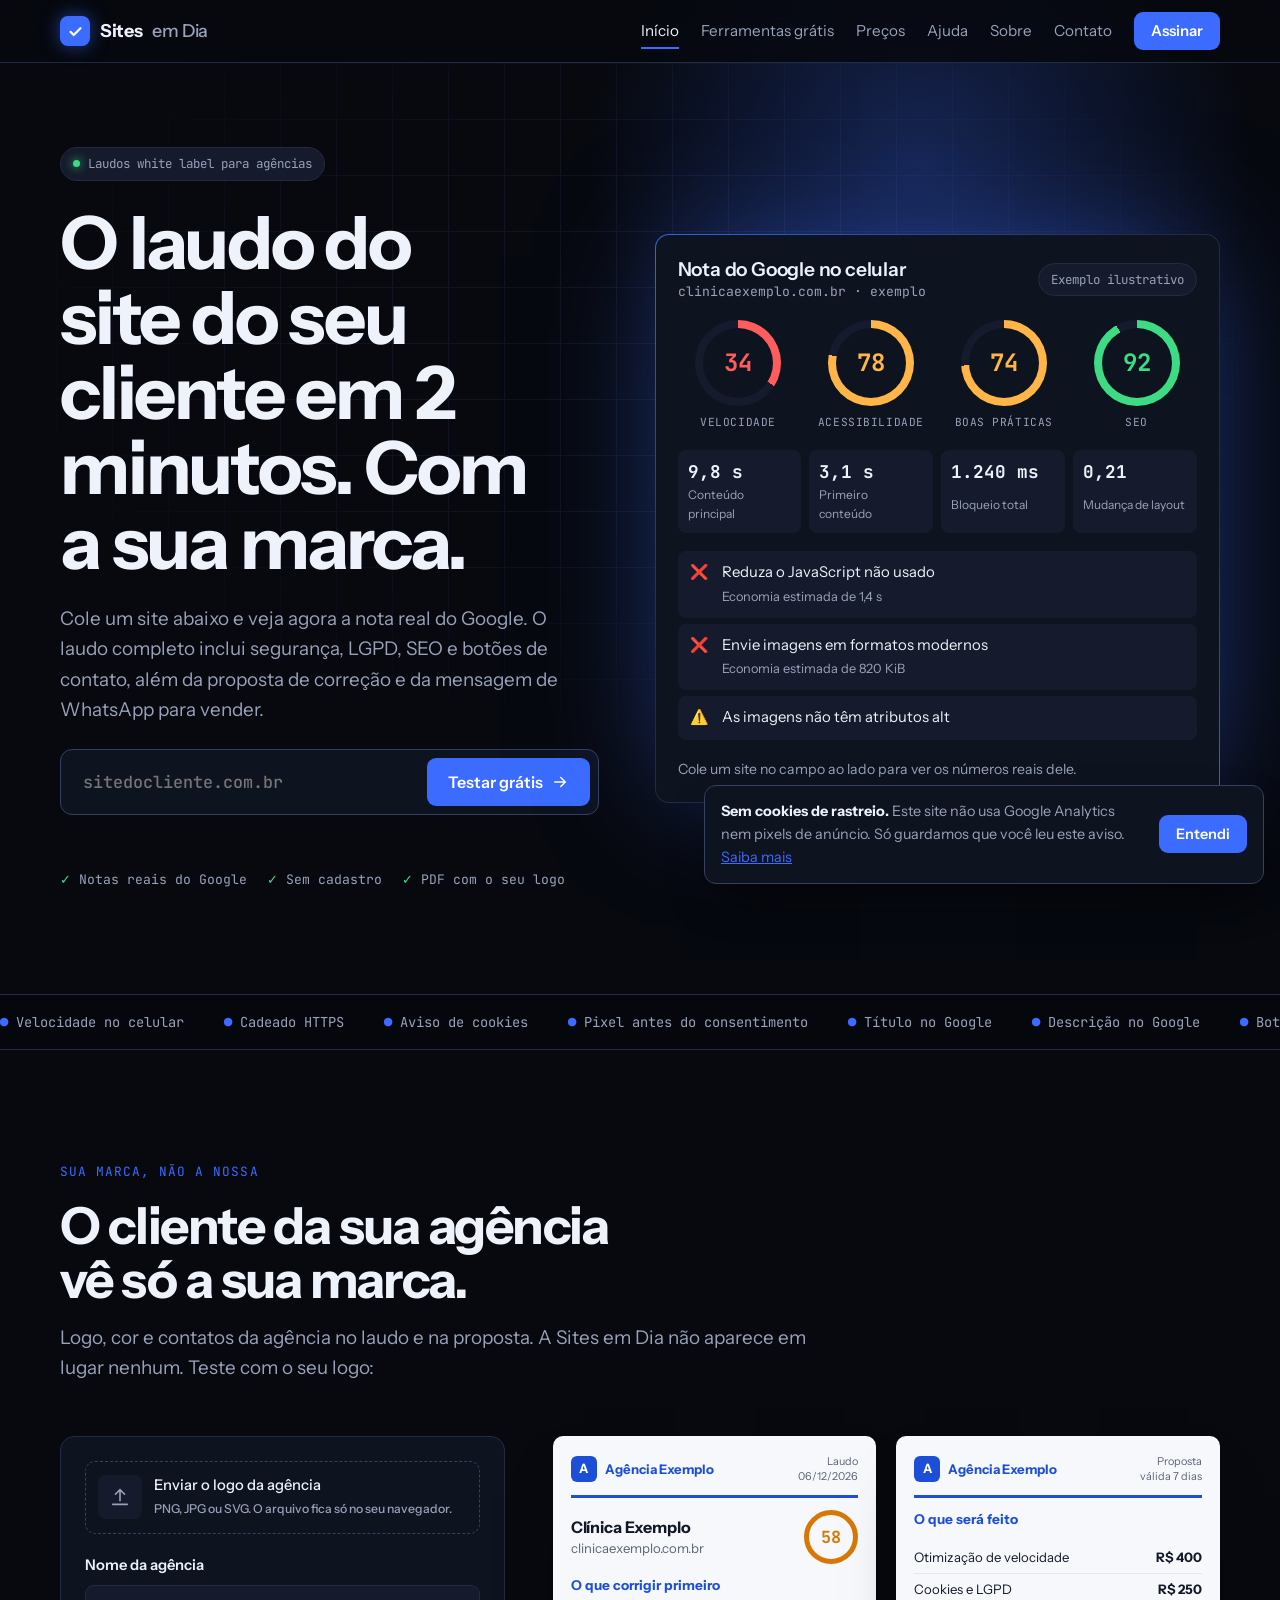
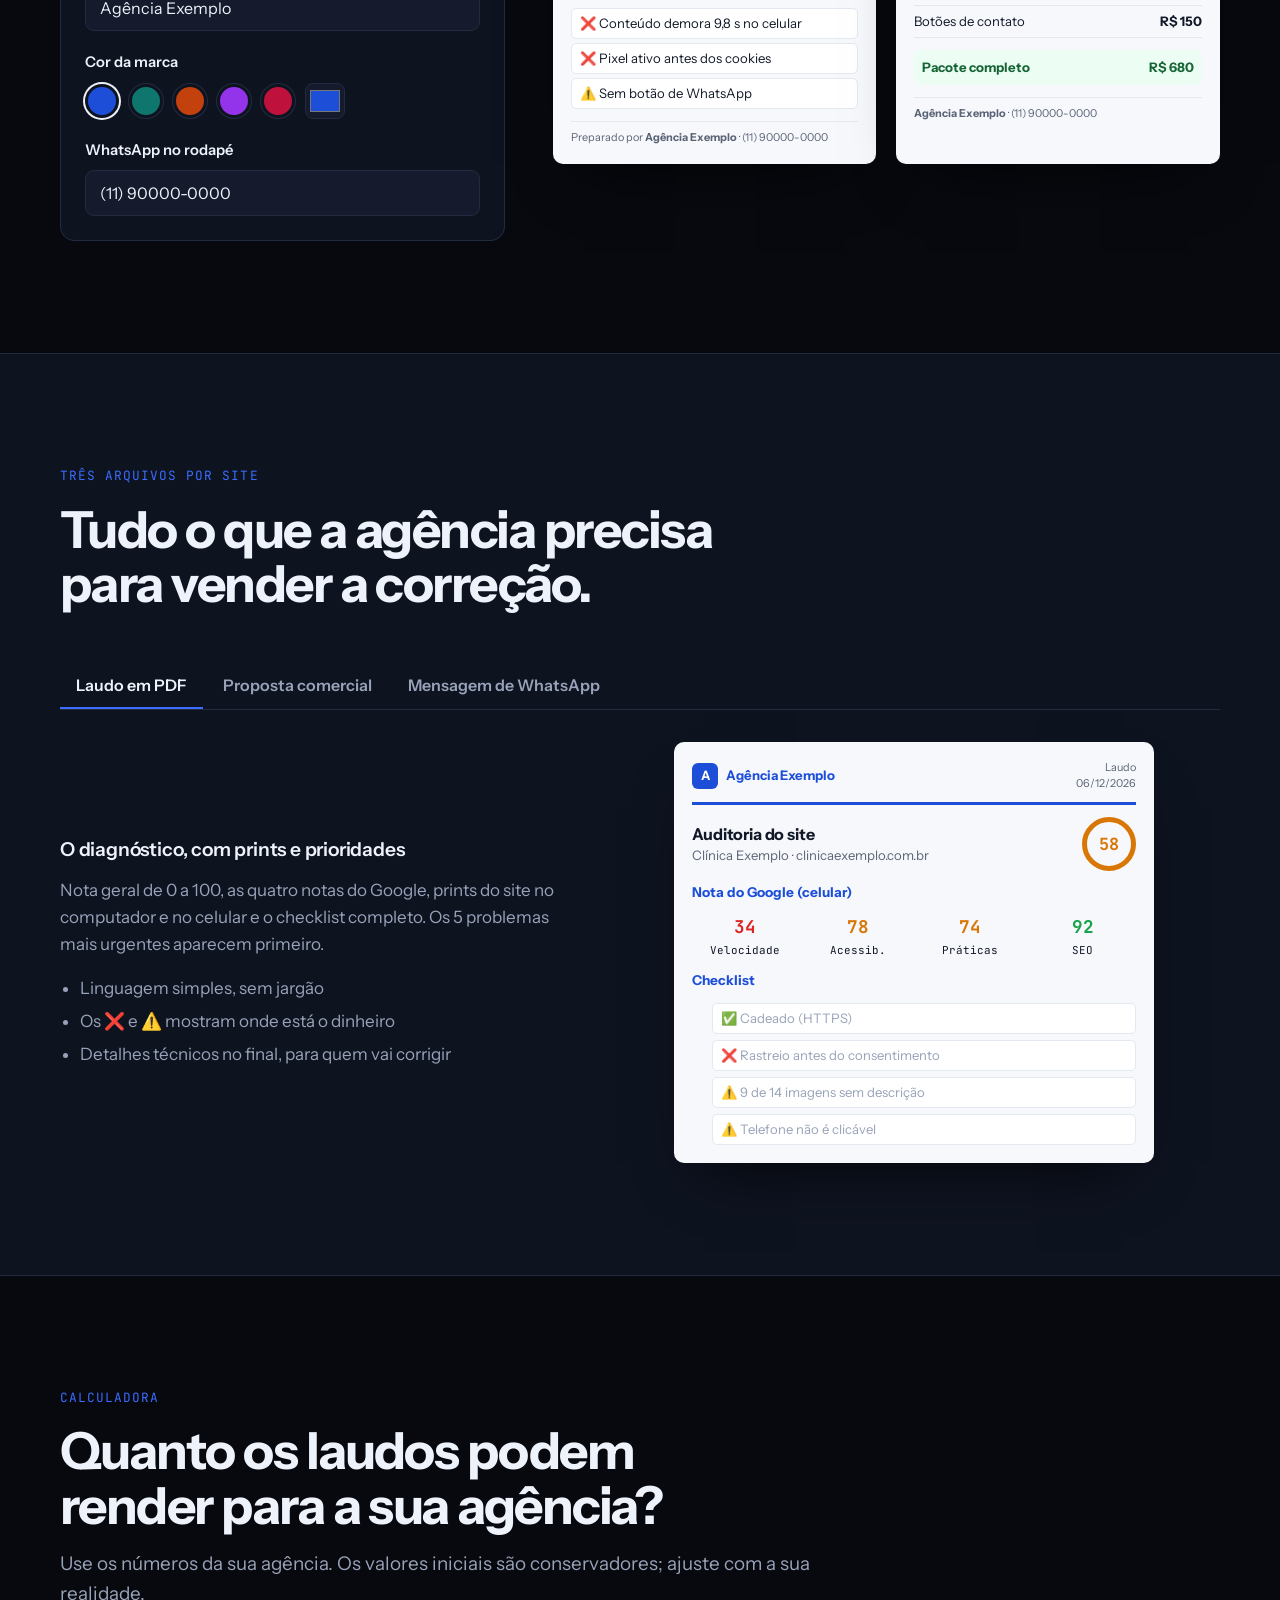
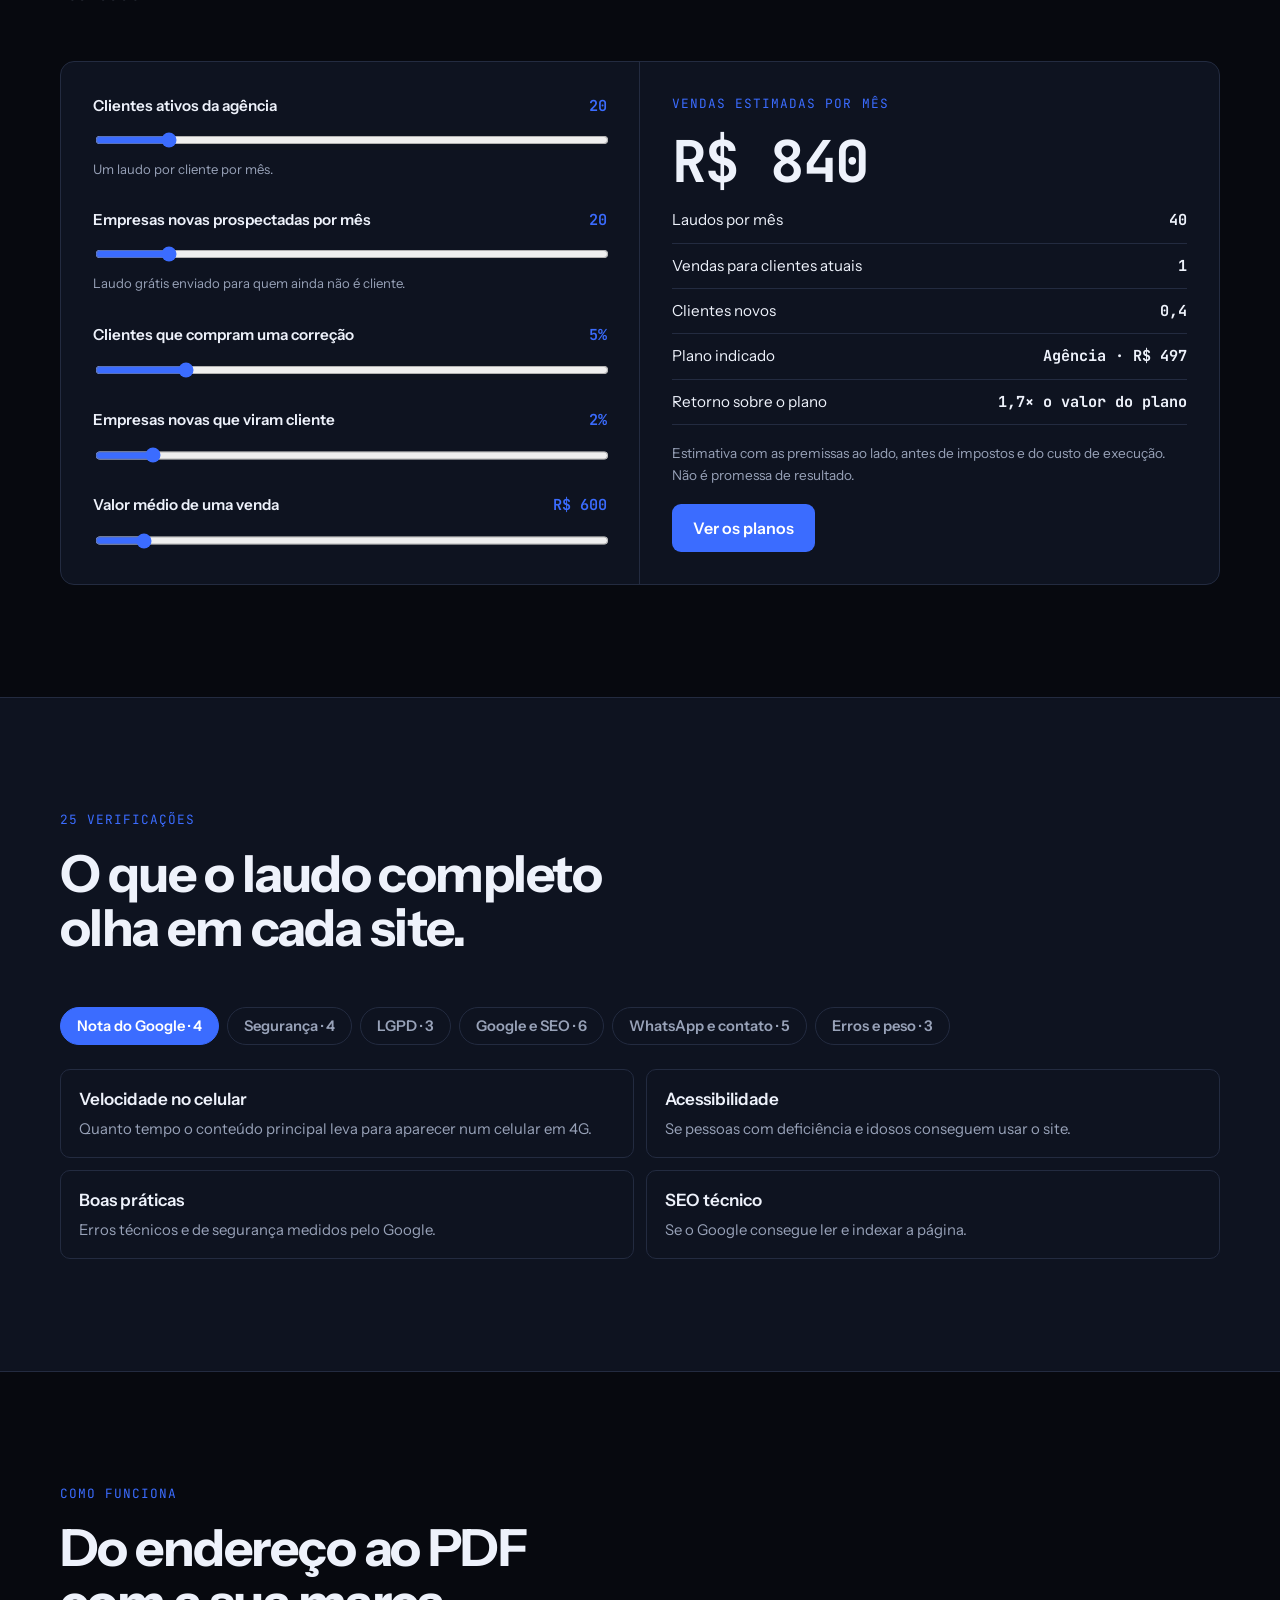
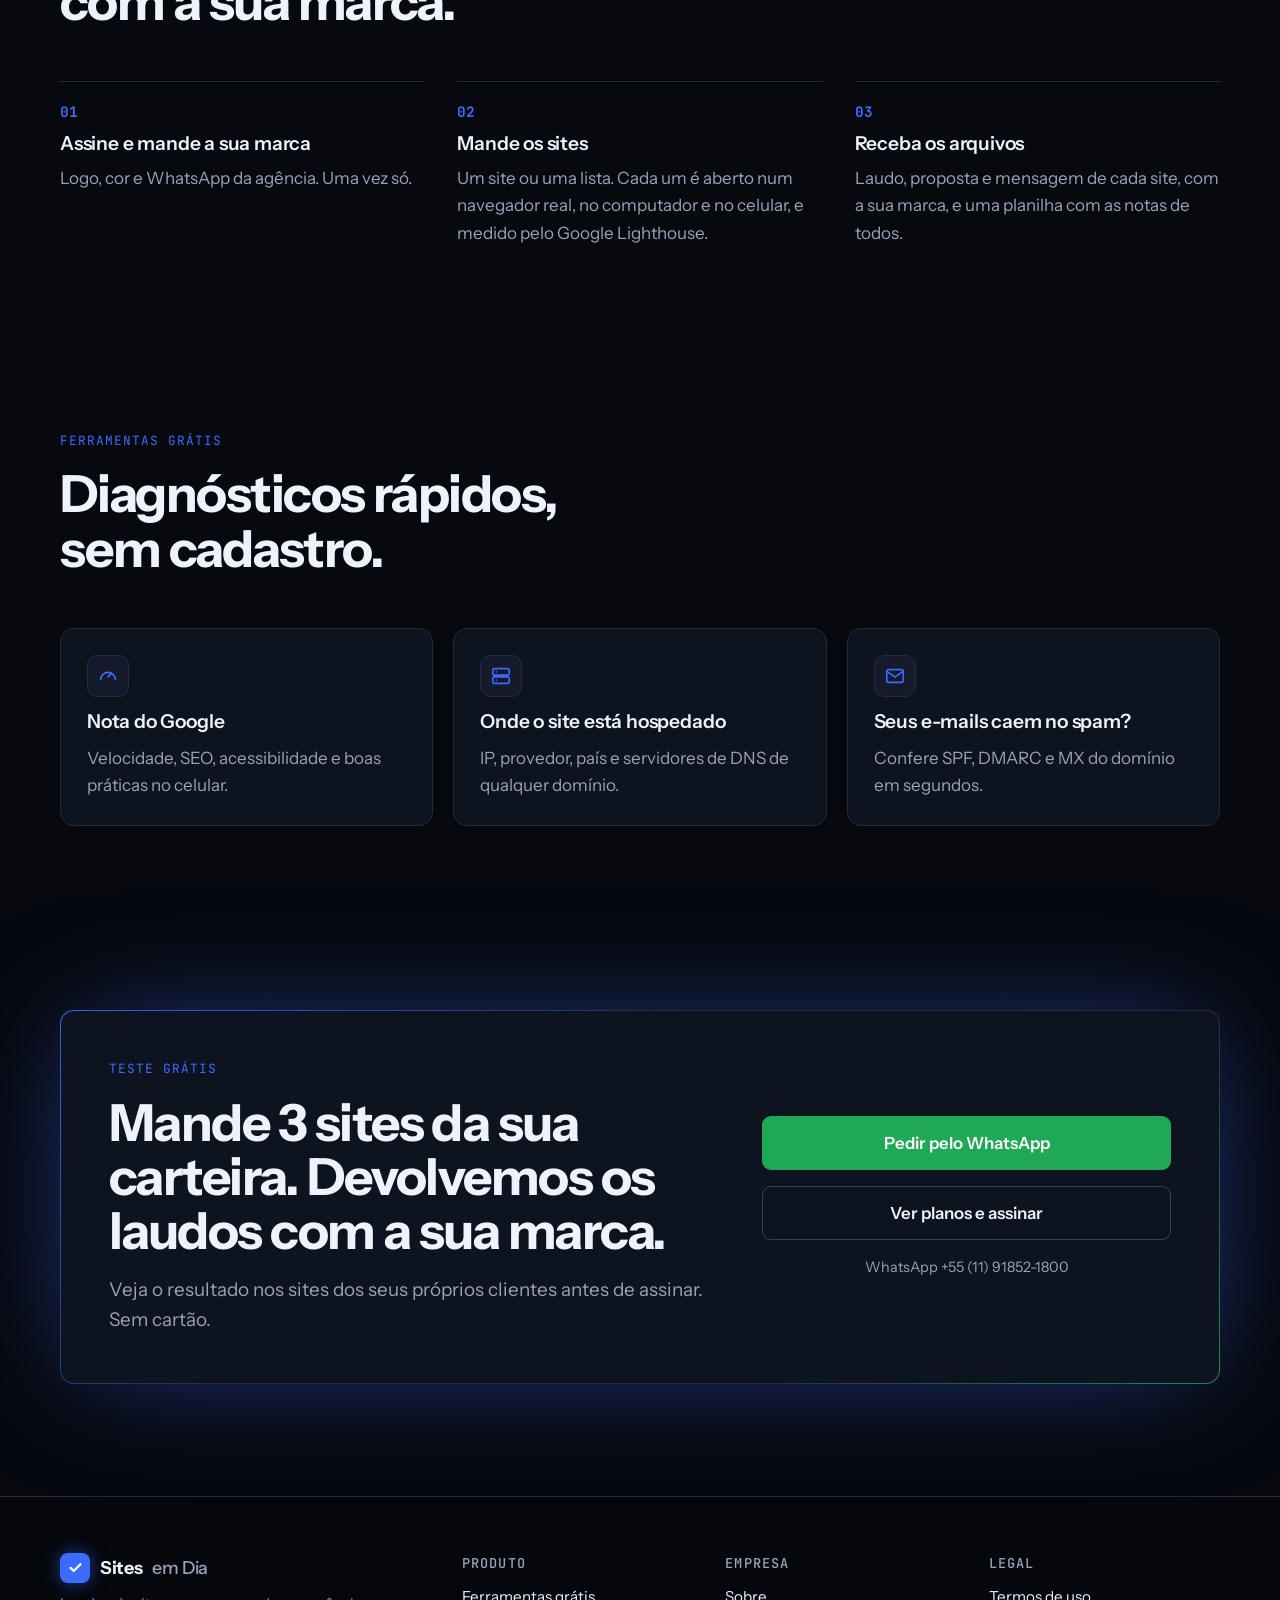
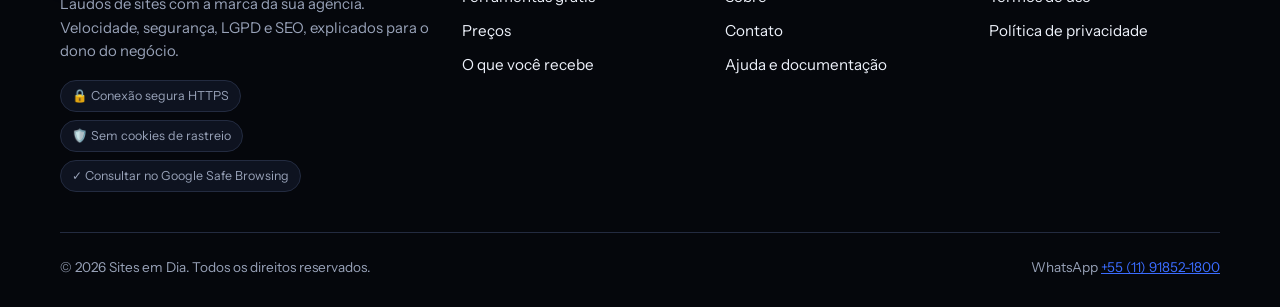
==== commit cd3ee983: "Página de obrigado redesenhada e aviso de privacidade Co-Authored-By: Claude Opus 5.5 <noreply@anthr" ====
--- a/index.html
+++ b/index.html
@@ -13,10 +13,10 @@
 <link rel="preconnect" href="https://fonts.googleapis.com">
 <link rel="preconnect" href="https://fonts.gstatic.com" crossorigin>
 <link rel="stylesheet" href="https://fonts.googleapis.com/css2?family=Instrument+Sans:wght@400;500;600;700&family=JetBrains+Mono:wght@400;500;700&display=swap">
-<link rel="stylesheet" href="assets/estilo.css">
-<script src="config.js" defer></script>
-<script src="assets/comum.js" defer></script>
-<script src="assets/inicio.js" defer></script>
+<link rel="stylesheet" href="assets/estilo.css?v=be999196">
+<script src="config.js?v=148ae42a" defer></script>
+<script src="assets/comum.js?v=36fad224" defer></script>
+<script src="assets/inicio.js?v=8664e2d1" defer></script>
 </head>
 <body>
 <a class="pular" href="#conteudo">Pular para o conteúdo</a>
--- a/assets/estilo.css
+++ b/assets/estilo.css
@@ -307,3 +307,48 @@
   .docs, .lista-checks { grid-template-columns: 1fr; }
   .calc-entradas, .calc-saida { padding: 22px; }
 }
+
+/* ---------- obrigado ---------- */
+.obrigado-hero .miolo { padding-block: 72px 88px; display: grid; justify-items: center; text-align: center; gap: 22px; max-width: 820px; }
+.obrigado-hero .lead { margin-inline: auto; }
+.obrigado-acoes { display: flex; flex-wrap: wrap; justify-content: center; gap: 12px; }
+.sucesso { width: 120px; height: 120px; filter: drop-shadow(0 0 30px rgba(61, 220, 132, 0.45)); }
+.sucesso svg { width: 100%; height: 100%; fill: none; stroke-linecap: round; stroke-linejoin: round; }
+.sucesso-anel { stroke: var(--bom); stroke-width: 6; stroke-dasharray: 327; stroke-dashoffset: 0; }
+.sucesso-check { stroke: var(--bom); stroke-width: 8; stroke-dasharray: 70; stroke-dashoffset: 0; }
+@media (prefers-reduced-motion: no-preference) {
+  .sucesso-anel { animation: desenhar-anel 0.8s ease-out both; }
+  .sucesso-check { animation: desenhar-check 0.5s 0.6s ease-out both; }
+  .doc-flutua { animation: flutuar 6s ease-in-out infinite; }
+}
+@keyframes desenhar-anel { from { stroke-dashoffset: 327; } }
+@keyframes desenhar-check { from { stroke-dashoffset: 70; } }
+@keyframes flutuar { 50% { transform: translateY(-8px) rotate(-1deg); } }
+.linha-tempo { list-style: none; margin: 0; padding: 0; display: grid; grid-template-columns: repeat(4, 1fr); gap: 20px; position: relative; }
+.linha-tempo::before { content: ""; position: absolute; top: 22px; left: 22px; right: 22px; height: 2px; background: var(--borda); }
+.linha-tempo li { position: relative; display: grid; gap: 14px; align-content: start; min-width: 0; }
+.linha-tempo .marco { width: 44px; height: 44px; border-radius: 50%; display: grid; place-items: center; font: 700 1rem var(--mono);
+  background: var(--painel-2); border: 2px solid var(--borda-forte); color: var(--texto-suave); position: relative; }
+.linha-tempo li.feito .marco { background: var(--bom); border-color: var(--bom); color: #06210f; }
+.linha-tempo li.agora .marco { background: var(--primaria); border-color: var(--primaria); color: #fff; box-shadow: 0 0 0 6px rgba(59, 108, 255, 0.2); }
+.linha-tempo li.agora h3 { color: var(--texto); }
+.lista-check { list-style: none; margin: 0; padding: 0; display: grid; gap: 12px; color: var(--texto-suave); }
+.lista-check li { position: relative; padding-left: 28px; }
+.lista-check li::before { content: "✓"; position: absolute; left: 0; color: var(--bom); font-weight: 700; }
+.lista-check b { color: var(--texto); font-weight: 600; }
+.doc-flutua { max-width: 420px; justify-self: center; width: 100%; transform: rotate(-1deg); }
+@media (max-width: 980px) {
+  .linha-tempo { grid-template-columns: 1fr; gap: 24px; }
+  .linha-tempo::before { top: 22px; bottom: 22px; left: 21px; right: auto; width: 2px; height: auto; }
+  .linha-tempo li { grid-template-columns: 44px 1fr; }
+}
+
+/* ---------- aviso de privacidade ---------- */
+.aviso-cookies { position: fixed; z-index: 40; left: max(16px, env(safe-area-inset-left, 0px)); right: max(16px, env(safe-area-inset-right, 0px));
+  bottom: calc(16px + env(safe-area-inset-bottom, 0px)); max-width: 560px; margin-left: auto;
+  display: flex; gap: 14px; align-items: center; padding: 14px 16px; border-radius: 12px; background: var(--painel); border: 1px solid var(--borda-forte);
+  box-shadow: 0 20px 50px -20px #000; font-size: 0.9rem; color: var(--texto-suave); }
+.aviso-cookies p { flex: 1; min-width: 0; }
+.aviso-cookies b { color: var(--texto); }
+.aviso-cookies .botao { padding: 9px 16px; font-size: 0.9rem; flex: none; }
+@media (max-width: 520px) { .aviso-cookies { flex-direction: column; align-items: stretch; } }
